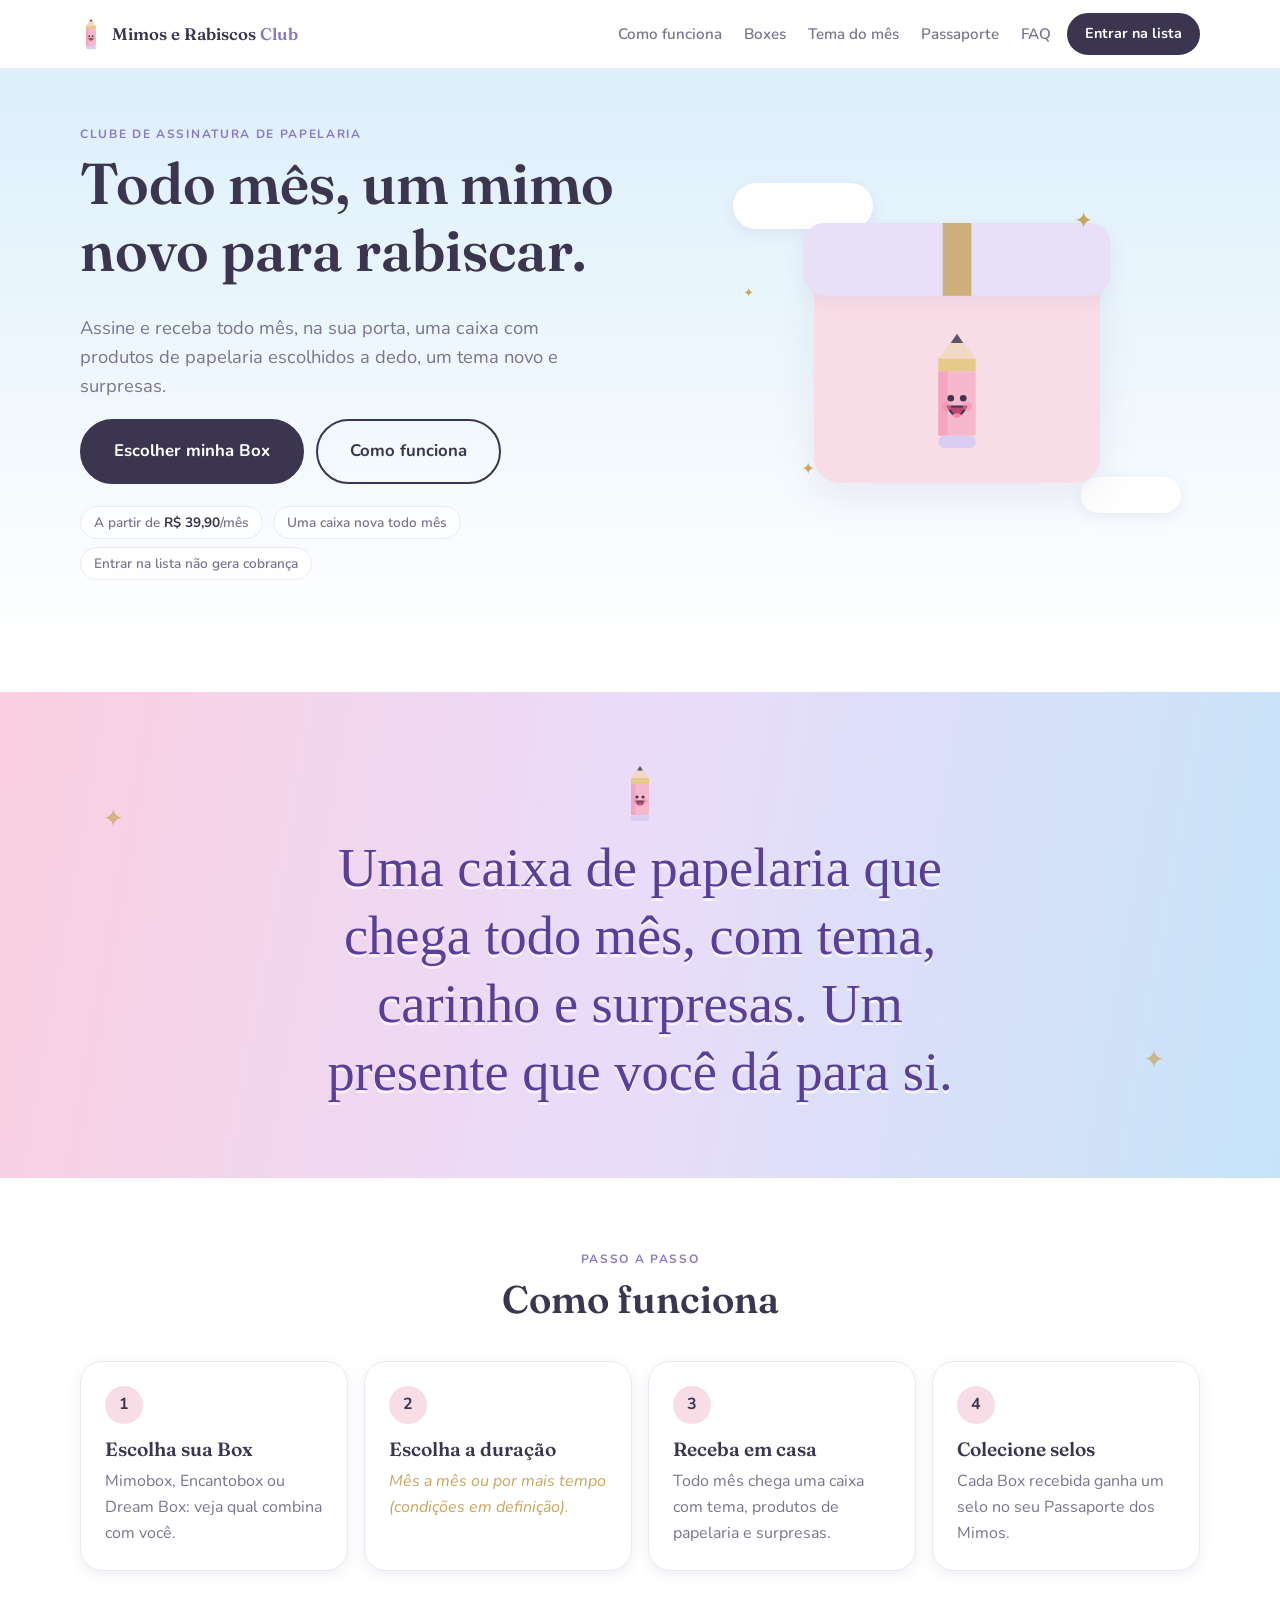
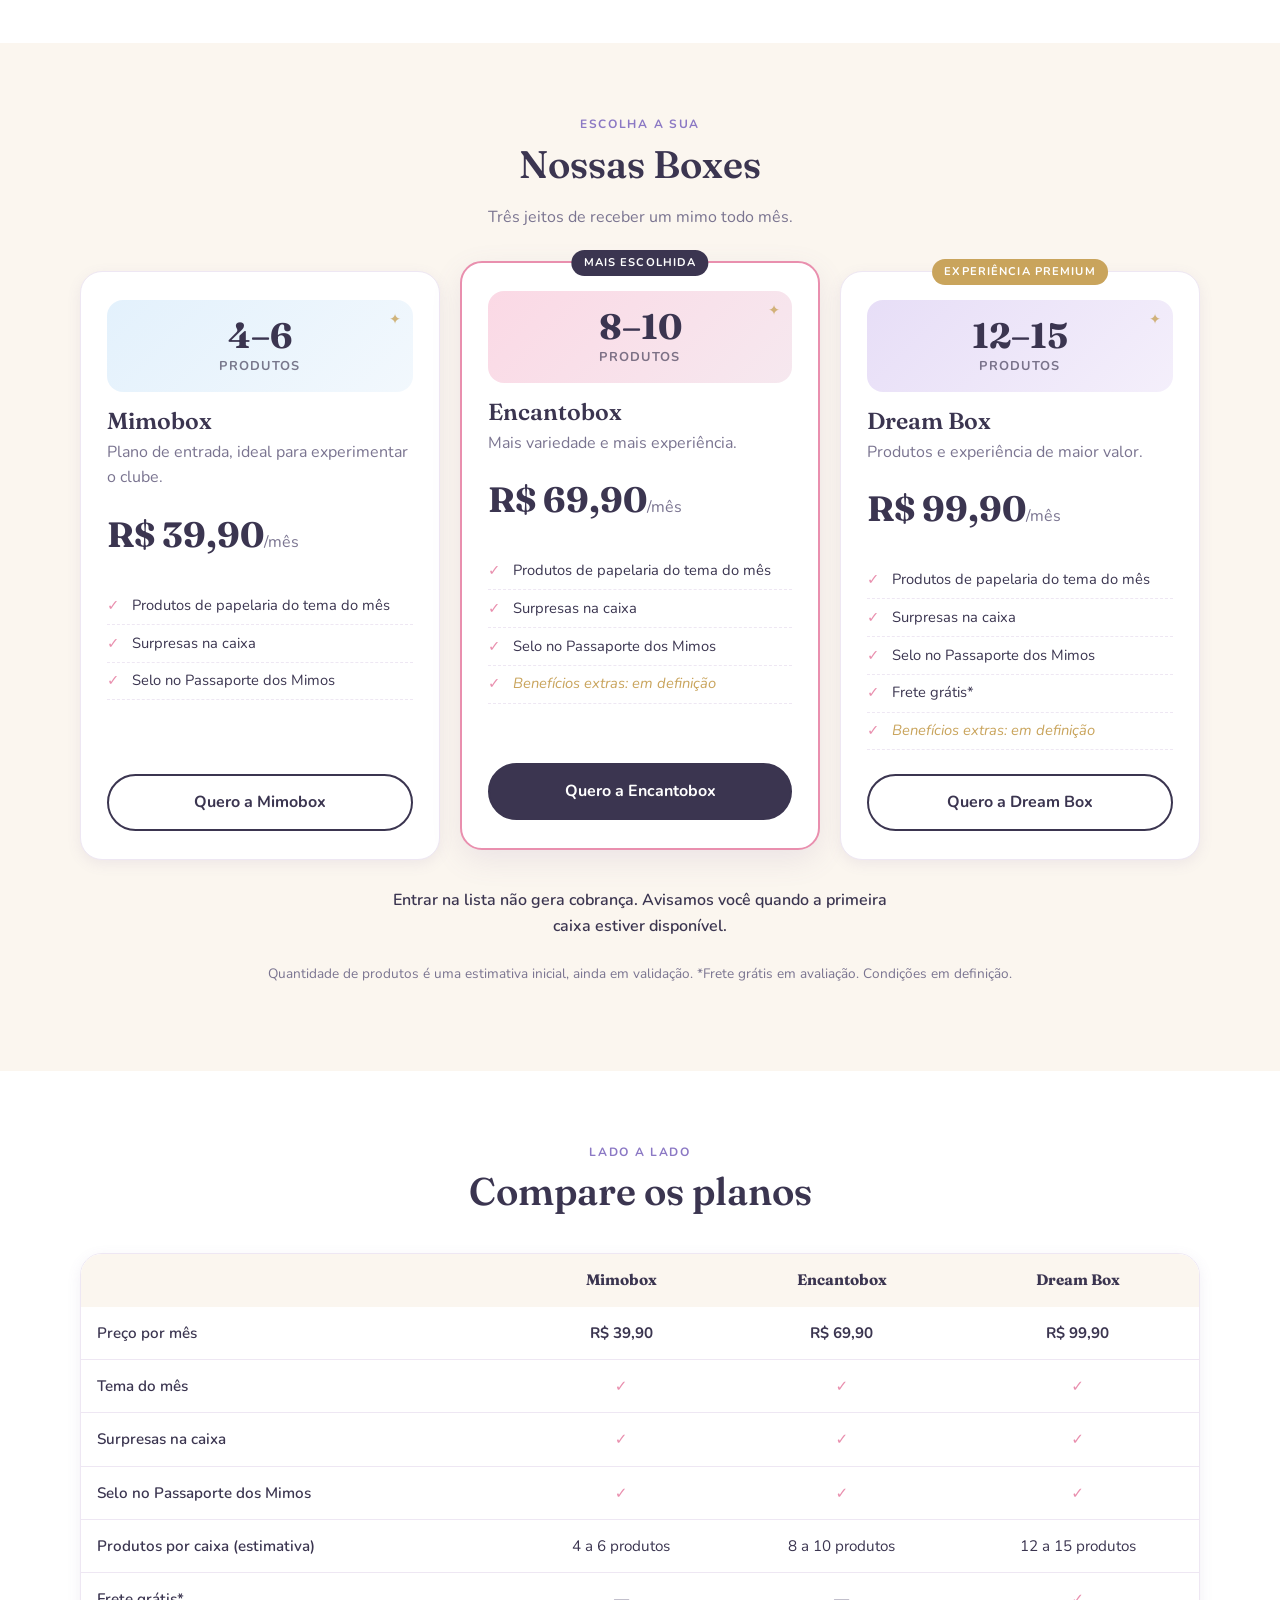
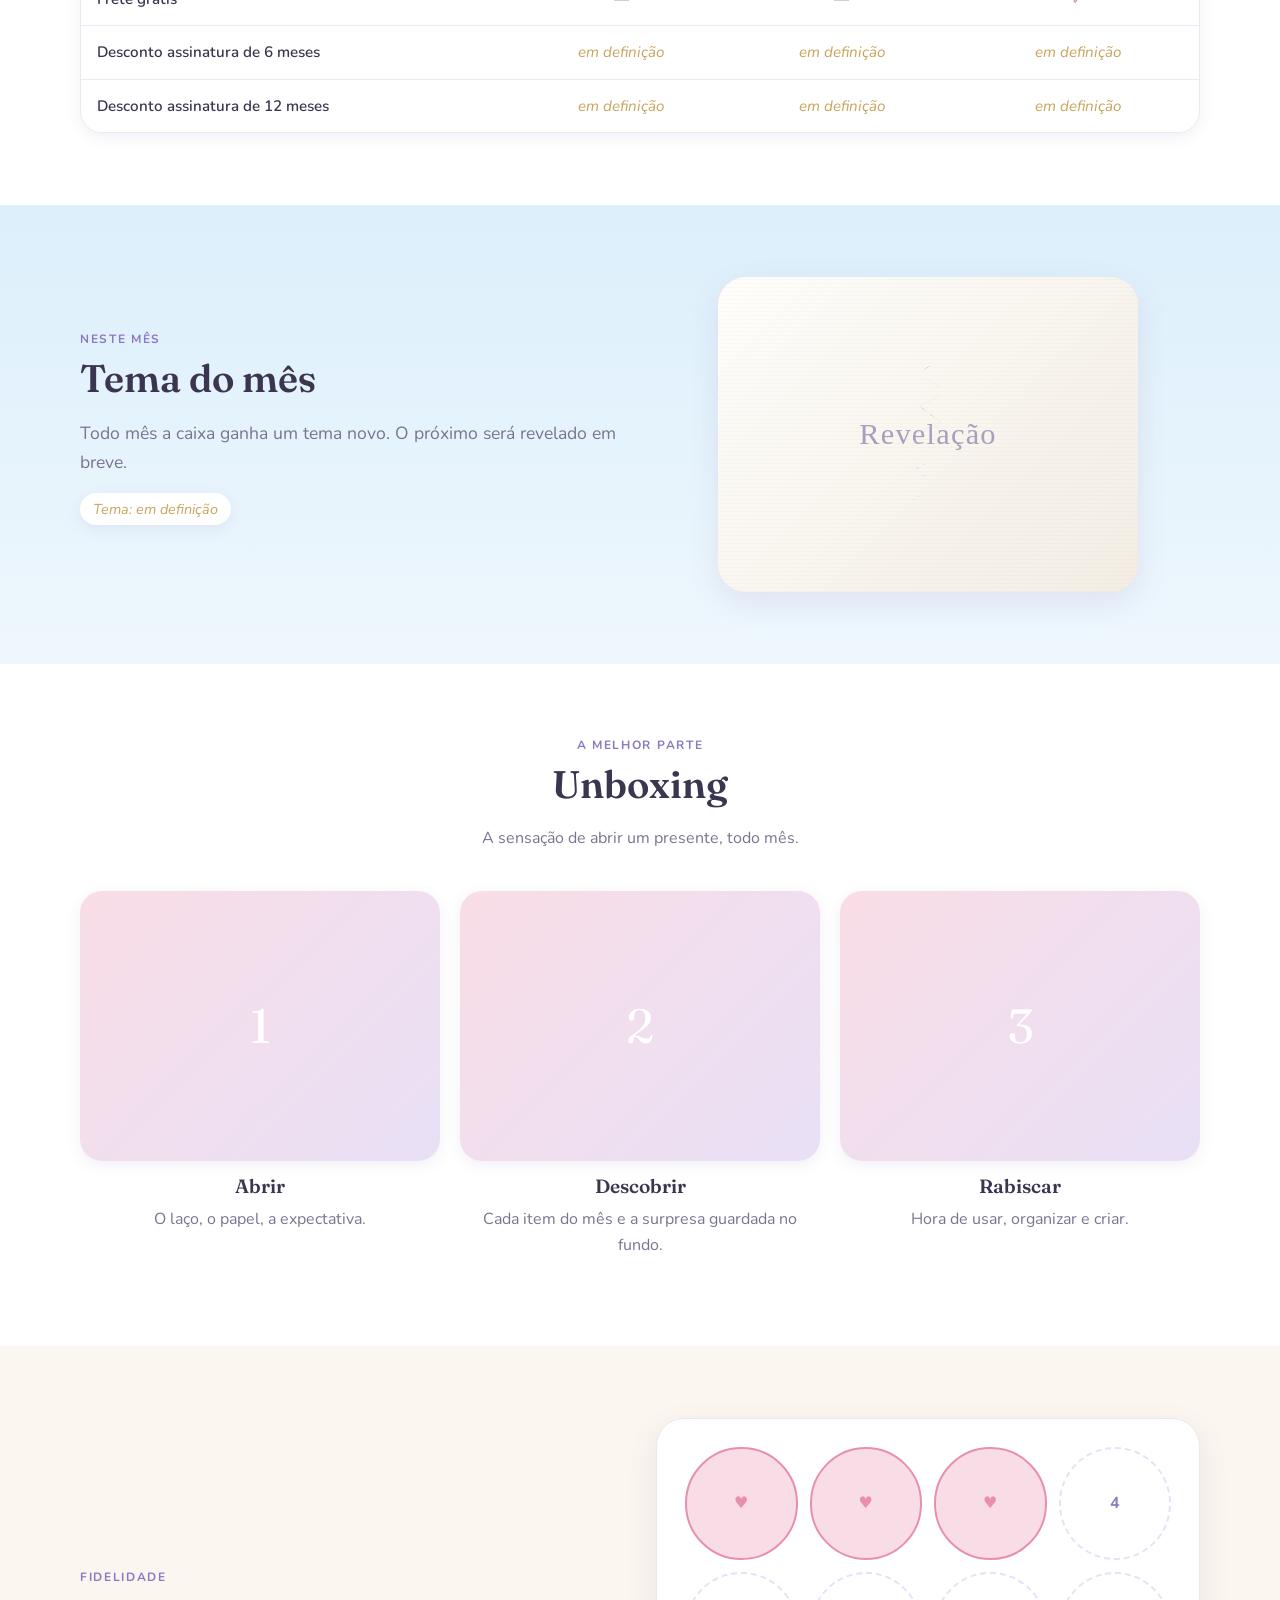
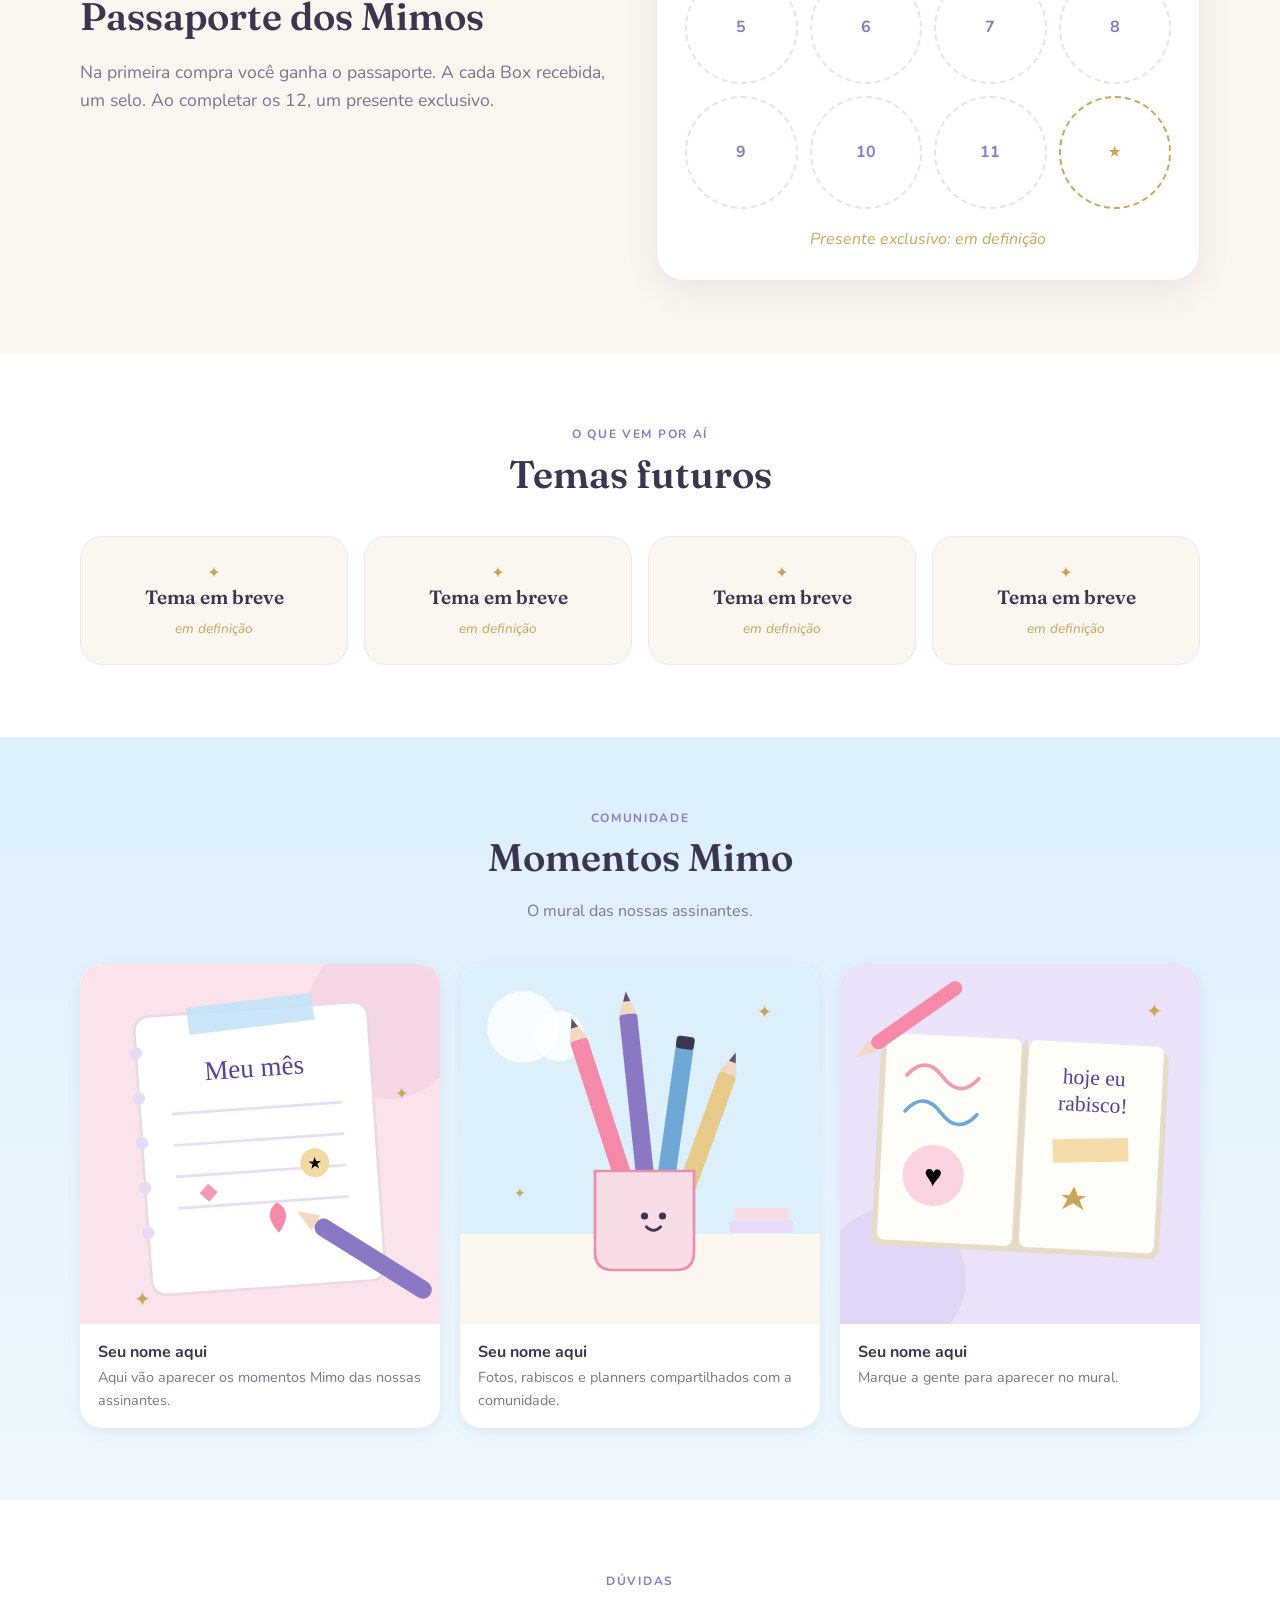
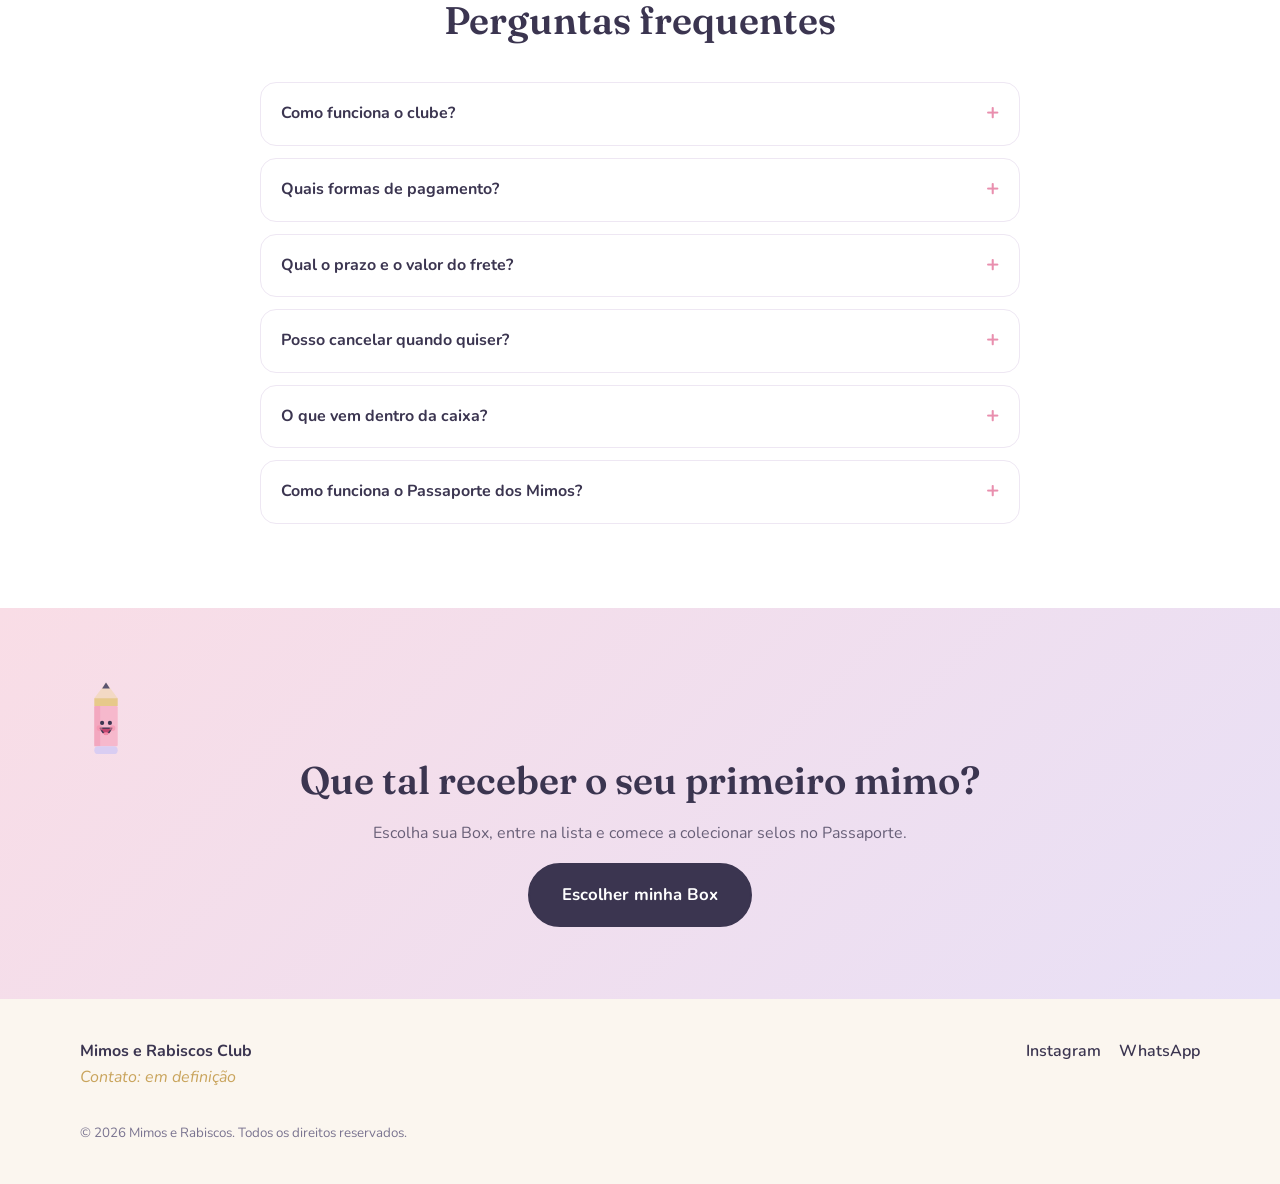
==== index.html @ 1a31102e "Revisao geral: hero com preco e CTA claro, cards das Boxes, CTA fixo no celular, textos e acessibili" ====
﻿<!doctype html>
<html lang="pt-BR">
<head>
  <meta charset="utf-8">
  <meta name="viewport" content="width=device-width, initial-scale=1">
  <title>Mimos e Rabiscos Club</title>
  <meta name="description" content="Clube de assinatura de papelaria: todo mês uma caixa com tema, produtos e surpresas.">
  <link rel="preconnect" href="https://fonts.googleapis.com">
  <link rel="preconnect" href="https://fonts.gstatic.com" crossorigin>
  <link href="https://fonts.googleapis.com/css2?family=Fraunces:opsz,wght@9..144,500;9..144,600&family=Nunito:wght@400;600;700&family=Chewy&display=swap" rel="stylesheet">
  <meta name="theme-color" content="#dceffb">
  <meta property="og:type" content="website">
  <meta property="og:title" content="Mimos e Rabiscos Club">
  <meta property="og:description" content="Clube de assinatura de papelaria: todo mês uma caixa com tema, produtos e surpresas.">
  <link rel="icon" href="assets/lapis.svg" type="image/svg+xml">
  <link rel="stylesheet" href="css/styles.css">
</head>
<body>

<header class="header" id="top">
  <div class="container header__in">
    <a class="logo" href="#top" aria-label="Mimos e Rabiscos Club">
      <span data-mascot></span>
      <span>Mimos e Rabiscos <em>Club</em></span>
    </a>
    <nav class="nav" id="nav" aria-label="Principal"></nav>
    <a class="btn btn--small" href="pre-assinatura.html">Entrar na lista</a>
    <button class="burger" id="burger" aria-label="Abrir menu" aria-expanded="false"><span></span><span></span></button>
  </div>
</header>

<main>
  <section class="hero">
    <div class="container hero__in">
      <div class="hero__text">
        <p class="eyebrow">Clube de assinatura de papelaria</p>
        <h1 id="hero-title"></h1>
        <p class="lead" id="hero-lead"></p>
        <div class="hero__cta">
          <a class="btn btn--lg" href="#boxes">Escolher minha Box</a>
          <a class="btn btn--ghost btn--lg" href="#como-funciona">Como funciona</a>
        </div>
        <ul class="hero__facts" id="hero-facts"></ul>
      </div>
      <div class="hero__art" aria-hidden="true">
        <div class="cloud cloud--a"></div>
        <div class="cloud cloud--b"></div>
        <div class="box-art">
          <div class="box-art__lid"></div>
          <div class="box-art__body">
            <span data-mascot class="mascot--hero"></span>
          </div>
        </div>
        <span class="spark spark--1">✦</span><span class="spark spark--2">✦</span><span class="spark spark--3">✦</span>
      </div>
    </div>
  </section>

  <section class="statement">
    <div class="container">
      <span data-mascot class="mascot--small"></span>
      <p class="statement__text"><mark id="statement"></mark></p>
    </div>
  </section>

  <section class="section" id="como-funciona">
    <div class="container">
      <header class="section__head">
        <p class="eyebrow">Passo a passo</p>
        <h2>Como funciona</h2>
      </header>
      <ol class="steps" id="steps"></ol>
    </div>
  </section>

  <section class="section section--tint" id="boxes">
    <div class="container">
      <header class="section__head">
        <p class="eyebrow">Escolha a sua</p>
        <h2>Nossas Boxes</h2>
        <p class="sub">Três jeitos de receber um mimo todo mês.</p>
      </header>
      <div class="plans" id="plans"></div>
      <p class="reassure">Entrar na lista não gera cobrança. Avisamos você quando a primeira caixa estiver disponível.</p>
      <p class="note" id="shipping-note"></p>
    </div>
  </section>

  <section class="section" id="comparacao">
    <div class="container">
      <header class="section__head">
        <p class="eyebrow">Lado a lado</p>
        <h2>Compare os planos</h2>
      </header>
      <p class="swipe-hint">Deslize para o lado para ver tudo →</p>
      <div class="table-wrap"><table class="compare" id="compare"></table></div>
    </div>
  </section>

  <section class="section section--sky" id="tema">
    <div class="container theme">
      <div>
        <p class="eyebrow">Neste mês</p>
        <h2 id="theme-name"></h2>
        <p class="lead" id="theme-text"></p>
        <p class="tag tbd" id="theme-month"></p>
      </div>
      <div class="theme__card tear" tabindex="0" role="button" aria-label="Passe o mouse ou toque para revelar o tema">
        <div class="tear__art" aria-hidden="true">
          <span data-mascot class="mascot--small"></span>
          <strong>Tema surpresa</strong>
          <small class="tbd">em definição</small>
          <i class="tear__spark tear__spark--1">✦</i><i class="tear__spark tear__spark--2">✦</i><i class="tear__spark tear__spark--3">✦</i>
        </div>
        <div class="tear__half tear__half--l" aria-hidden="true"><span>Revelação</span></div>
        <div class="tear__half tear__half--r" aria-hidden="true"><span>Revelação</span></div>
      </div>
    </div>
  </section>

  <section class="section" id="unboxing">
    <div class="container">
      <header class="section__head">
        <p class="eyebrow">A melhor parte</p>
        <h2>Unboxing</h2>
        <p class="sub">A sensação de abrir um presente, todo mês.</p>
      </header>
      <div class="unbox" id="unbox"></div>
    </div>
  </section>

  <section class="section section--tint" id="passaporte">
    <div class="container passport">
      <div class="passport__text">
        <p class="eyebrow">Fidelidade</p>
        <h2>Passaporte dos Mimos</h2>
        <p class="lead" id="passport-text"></p>
      </div>
      <div class="passport__card">
        <div class="stamps" id="stamps"></div>
        <p class="passport__gift tbd" id="passport-gift"></p>
      </div>
    </div>
  </section>

  <section class="section" id="temas">
    <div class="container">
      <header class="section__head">
        <p class="eyebrow">O que vem por aí</p>
        <h2>Temas futuros</h2>
      </header>
      <div class="future" id="future"></div>
    </div>
  </section>

  <section class="section section--sky" id="momentos">
    <div class="container">
      <header class="section__head">
        <p class="eyebrow">Comunidade</p>
        <h2>Momentos Mimo</h2>
        <p class="sub">O mural das nossas assinantes.</p>
      </header>
      <div class="moments" id="moments"></div>
    </div>
  </section>

  <section class="section" id="faq">
    <div class="container container--narrow">
      <header class="section__head">
        <p class="eyebrow">Dúvidas</p>
        <h2>Perguntas frequentes</h2>
      </header>
      <div class="faq" id="faq-list"></div>
    </div>
  </section>

  <section class="cta">
    <div class="container">
      <span data-mascot></span>
      <h2>Que tal receber o seu primeiro mimo?</h2>
      <p>Escolha sua Box, entre na lista e comece a colecionar selos no Passaporte.</p>
      <a class="btn btn--lg" href="#boxes">Escolher minha Box</a>
    </div>
  </section>
</main>

<footer class="footer">
  <div class="container footer__in">
    <div>
      <strong id="f-brand"></strong>
      <p id="f-contact"></p>
    </div>
    <div class="footer__links" id="f-social"></div>
    <small>© <span id="year"></span> Mimos e Rabiscos. Todos os direitos reservados.</small>
  </div>
</footer>

<a class="sticky-cta" id="sticky-cta" href="#boxes" aria-hidden="true" tabindex="-1">Escolher minha Box</a>

<script src="js/data.js"></script>
<script src="js/app.js"></script>
</body>
</html>
---- css/styles.css ----
:root {
  --white: #ffffff;
  --beige: #fbf6ef;
  --pink: #f9dde6;
  --pink-d: #e98fae;
  --lilac: #e8e0f6;
  --lilac-d: #8b78c4;
  --sky: #dcefFb;
  --sky-d: #6fa8d6;
  --gold: #c9a45c;
  --ink: #3b3550;
  --muted: #7a7490;
  --line: #eee7f3;
  --radius: 22px;
  --shadow: 0 10px 30px rgba(120, 100, 160, .12);
  --shadow-s: 0 4px 14px rgba(120, 100, 160, .1);
  --font-h: "Fraunces", Georgia, serif;
  --font-b: "Nunito", system-ui, sans-serif;
}
*, *::before, *::after { box-sizing: border-box; }
html { scroll-behavior: smooth; scroll-padding-top: 80px; }
body {
  margin: 0; font-family: var(--font-b); color: var(--ink); background: var(--white);
  line-height: 1.6; font-size: 16px; -webkit-font-smoothing: antialiased;
}
img { max-width: 100%; height: auto; }
h1, h2, h3 { font-family: var(--font-h); font-weight: 600; line-height: 1.15; margin: 0 0 .5em; }
h1 { font-size: clamp(2.2rem, 7vw, 3.6rem); }
h2 { font-size: clamp(1.7rem, 4.5vw, 2.4rem); }
h3 { font-size: 1.2rem; }
p { margin: 0 0 1em; }
a { color: inherit; }
.container { width: min(1120px, 100% - 32px); margin-inline: auto; }
.container--narrow { width: min(760px, 100% - 32px); }

.eyebrow { text-transform: uppercase; letter-spacing: .14em; font-size: .75rem; font-weight: 700; color: var(--lilac-d); margin-bottom: .6em; }
.lead { font-size: 1.1rem; color: var(--muted); max-width: 52ch; }
.sub { color: var(--muted); }
.note { text-align: center; color: var(--muted); font-size: .85rem; margin-top: 1.5rem; }
.tbd { color: var(--gold); font-style: italic; }
.tag { display: inline-block; background: var(--white); border-radius: 999px; padding: .3em .9em; box-shadow: var(--shadow-s); font-size: .9rem; }

/* Botões */
.btn {
  display: inline-block; background: var(--ink); color: var(--white); text-decoration: none;
  padding: .85em 1.6em; border-radius: 999px; font-weight: 700; border: 2px solid var(--ink);
  transition: transform .15s, box-shadow .15s; text-align: center; cursor: pointer;
}
.btn:hover { transform: translateY(-2px); box-shadow: var(--shadow); }
.btn--ghost { background: transparent; color: var(--ink); }
.btn--small { padding: .5em 1.1em; font-size: .9rem; }

/* Header */
.header { position: sticky; top: 0; z-index: 20; background: rgba(255,255,255,.88); backdrop-filter: blur(10px); border-bottom: 1px solid var(--line); }
.header__in { display: flex; align-items: center; gap: 16px; height: 68px; }
.logo { display: flex; align-items: center; gap: 10px; text-decoration: none; font-family: var(--font-h); font-weight: 600; font-size: 1.05rem; margin-right: auto; }
.logo em { font-style: normal; color: var(--lilac-d); }
.nav { display: none; gap: 22px; }
.nav a { text-decoration: none; font-weight: 600; font-size: .95rem; color: var(--muted); }
.nav a:hover { color: var(--ink); }
.burger { width: 42px; height: 42px; border: 0; background: var(--beige); border-radius: 50%; display: grid; place-content: center; gap: 5px; cursor: pointer; }
.burger span { width: 18px; height: 2px; background: var(--ink); display: block; border-radius: 2px; }
.menu-open .nav { display: flex; flex-direction: column; position: absolute; top: 68px; left: 0; right: 0; background: var(--white); padding: 18px 24px 24px; gap: 14px; box-shadow: var(--shadow); }
@media (min-width: 880px) { .nav { display: flex; } .burger { display: none; } }

/* Hero */
.hero { background: linear-gradient(180deg, var(--sky) 0%, var(--white) 100%); padding: 56px 0 72px; overflow: hidden; }
.hero__in { display: grid; gap: 40px; align-items: center; }
.hero__cta { display: flex; flex-wrap: wrap; gap: 12px; margin-top: 8px; }
.hero__art { position: relative; height: 300px; }
.cloud { position: absolute; background: var(--white); border-radius: 999px; box-shadow: var(--shadow-s); }
.cloud--a { width: 140px; height: 46px; top: 20px; left: 4%; }
.cloud--b { width: 100px; height: 36px; bottom: 30px; right: 4%; }
.box-art { position: absolute; inset: 0; margin: auto; width: 220px; height: 200px; }
.box-art__lid { position: absolute; top: 0; left: -8px; right: -8px; height: 56px; background: var(--lilac); border-radius: 16px; box-shadow: var(--shadow-s); }
.box-art__lid::after { content: ""; position: absolute; left: 50%; top: 0; bottom: 0; width: 22px; margin-left: -11px; background: var(--gold); opacity: .8; }
.box-art__body { position: absolute; top: 48px; left: 0; right: 0; bottom: 0; background: var(--pink); border-radius: 0 0 20px 20px; box-shadow: var(--shadow); display: grid; place-items: center; padding-top: 12px; }
.spark { position: absolute; color: var(--gold); }
.spark--1 { top: 40px; right: 22%; font-size: 1.4rem; }
.spark--2 { bottom: 60px; left: 18%; font-size: 1rem; }
.spark--3 { top: 120px; left: 6%; font-size: .8rem; }
@media (min-width: 880px) { .hero__in { grid-template-columns: 1.1fr .9fr; } .hero__art { height: 380px; } .box-art { transform: scale(1.3); } }

/* Frase */
.statement { text-align: center; }

/* Seções */
.section { padding: 72px 0; }
.section--tint { background: var(--beige); }
.section--sky { background: linear-gradient(180deg, var(--sky), #eef7fd); }
.section__head { text-align: center; max-width: 560px; margin: 0 auto 40px; }

/* Passos */
.steps { list-style: none; padding: 0; margin: 0; display: grid; gap: 16px; }
.step { background: var(--white); border: 1px solid var(--line); border-radius: var(--radius); padding: 24px; box-shadow: var(--shadow-s); }
.step p { color: var(--muted); margin: 0; }
.step__n { display: grid; place-items: center; width: 38px; height: 38px; border-radius: 50%; background: var(--pink); color: var(--ink); font-weight: 700; margin-bottom: 14px; }
@media (min-width: 760px) { .steps { grid-template-columns: repeat(4, 1fr); } }

/* Planos */
.plans { display: grid; gap: 20px; align-items: stretch; }
.plan { position: relative; background: var(--white); border-radius: var(--radius); padding: 36px 26px 28px; box-shadow: var(--shadow-s); display: flex; flex-direction: column; border: 1px solid var(--line); }
.plan--hl { border: 2px solid var(--pink-d); box-shadow: var(--shadow); }
.plan__badge { position: absolute; top: -13px; left: 50%; transform: translateX(-50%); background: var(--ink); color: var(--white); font-size: .7rem; font-weight: 700; letter-spacing: .1em; padding: .4em 1.1em; border-radius: 999px; white-space: nowrap; }
.plan:nth-child(3) .plan__badge { background: var(--gold); }
.plan__blurb { color: var(--muted); }
.plan__items { display: inline-block; align-self: flex-start; background: var(--lilac); color: var(--ink); font-size: .8rem; font-weight: 700; padding: .25em .8em; border-radius: 999px; margin-bottom: .6em; }
.plan__price strong { font-family: var(--font-h); font-size: 2.2rem; }
.plan__price span { color: var(--muted); }
.plan ul { list-style: none; padding: 0; margin: 8px 0 24px; flex: 1; }
.plan li { padding: .45em 0 .45em 1.7em; position: relative; border-bottom: 1px dashed var(--line); font-size: .95rem; }
.plan li::before { content: "✓"; position: absolute; left: 0; color: var(--pink-d); font-weight: 700; }
@media (min-width: 880px) { .plans { grid-template-columns: repeat(3, 1fr); } .plan--hl { transform: translateY(-10px); } }

/* Comparação */
.table-wrap { overflow-x: auto; border-radius: var(--radius); box-shadow: var(--shadow-s); border: 1px solid var(--line); }
.compare { width: 100%; border-collapse: collapse; min-width: 560px; background: var(--white); }
.compare th, .compare td { padding: 14px 16px; text-align: center; border-bottom: 1px solid var(--line); font-size: .95rem; }
.compare thead th { background: var(--beige); font-family: var(--font-h); }
.compare tbody th { text-align: left; font-weight: 600; }
.compare tr:last-child > * { border-bottom: 0; }
.yes { color: var(--pink-d); font-weight: 700; }
.no { color: var(--muted); }

/* Tema do mês */
.theme { display: grid; gap: 32px; align-items: center; }
.theme__card { aspect-ratio: 4/3; max-width: 420px; width: 100%; margin-inline: auto; background: var(--white); border-radius: 28px; box-shadow: var(--shadow); display: grid; place-content: center; text-align: center; border: 2px dashed var(--lilac); }
.theme__card span { font-family: var(--font-h); font-size: 4rem; color: var(--lilac-d); line-height: 1; }
.theme__card small { color: var(--muted); }
@media (min-width: 880px) { .theme { grid-template-columns: 1fr 1fr; } }

/* Unboxing */
.unbox { display: grid; gap: 20px; }
.unbox__item { text-align: center; }
.unbox__ph { aspect-ratio: 4/3; border-radius: var(--radius); background: linear-gradient(135deg, var(--pink), var(--lilac)); display: grid; place-items: center; font-family: var(--font-h); font-size: 3rem; color: var(--white); margin-bottom: 14px; box-shadow: var(--shadow-s); }
.unbox__item p { color: var(--muted); }
@media (min-width: 760px) { .unbox { grid-template-columns: repeat(3, 1fr); } }

/* Passaporte */
.passport { display: grid; gap: 32px; align-items: center; }
.passport__card { background: var(--white); border-radius: 28px; padding: 28px; box-shadow: var(--shadow); border: 1px solid var(--line); }
.stamps { display: grid; grid-template-columns: repeat(4, 1fr); gap: 12px; }
.stamp { aspect-ratio: 1; border-radius: 50%; border: 2px dashed var(--lilac); display: grid; place-items: center; color: var(--lilac-d); font-weight: 700; }
.stamp--on { background: var(--pink); border: 2px solid var(--pink-d); color: var(--pink-d); }
.stamp--gift { border-color: var(--gold); color: var(--gold); }
.passport__gift { text-align: center; margin: 18px 0 0; }
@media (min-width: 880px) { .passport { grid-template-columns: 1fr 1fr; } }

/* Temas futuros */
.future { display: grid; gap: 16px; grid-template-columns: repeat(2, 1fr); }
.future__card { background: var(--beige); border-radius: var(--radius); padding: 24px 16px; text-align: center; border: 1px solid var(--line); }
.future__lock { color: var(--gold); }
.future__card p { margin: 0; font-size: .85rem; }
@media (min-width: 760px) { .future { grid-template-columns: repeat(4, 1fr); } }

/* Momentos */
.moments { display: grid; gap: 20px; }
.moment { margin: 0; background: var(--white); border-radius: var(--radius); overflow: hidden; box-shadow: var(--shadow-s); }
.moment__img { display: block; width: 100%; aspect-ratio: 1; object-fit: cover; }
.moment__ph { aspect-ratio: 1; background: linear-gradient(135deg, var(--sky), var(--lilac)); }
.moment figcaption { padding: 16px 18px; }
.moment p { margin: 0; color: var(--muted); font-size: .9rem; }
@media (min-width: 760px) { .moments { grid-template-columns: repeat(3, 1fr); } }

/* FAQ */
.faq details { background: var(--white); border: 1px solid var(--line); border-radius: 16px; margin-bottom: 12px; padding: 0 20px; }
.faq summary { cursor: pointer; padding: 18px 0; font-weight: 700; list-style: none; display: flex; justify-content: space-between; gap: 12px; }
.faq summary::-webkit-details-marker { display: none; }
.faq summary::after { content: "+"; color: var(--pink-d); font-size: 1.4rem; line-height: 1; }
.faq details[open] summary::after { content: "–"; }
.faq details p { color: var(--muted); padding-bottom: 6px; }

/* CTA */
.cta { background: linear-gradient(135deg, var(--pink), var(--lilac)); text-align: center; padding: 72px 0; }
.cta p { color: var(--ink); opacity: .75; }

/* Footer */
.footer { padding: 40px 0; background: var(--beige); }
.footer__in { display: grid; gap: 16px; }
.footer__links { display: flex; gap: 18px; }
.footer__links a { text-decoration: none; font-weight: 600; }
.footer small { color: var(--muted); }
@media (min-width: 760px) { .footer__in { grid-template-columns: 1fr auto; } .footer small { grid-column: 1 / -1; } }

/* ===== Dinamismo ===== */

/* Mascote sorrindo */
.mascot { display: block; overflow: visible; }
.mascot--hero .mascot { width: 64px; height: 96px; }
.mascot--small .mascot { width: 40px; height: 60px; margin-inline: auto; }
.mascot__grin { opacity: 0; transform-origin: 40px 78px; transform: scale(.6); transition: opacity .2s, transform .25s cubic-bezier(.3,1.6,.5,1); }
.mascot__smile { transition: opacity .15s; }
.mascot__cheek { transform-box: fill-box; transform-origin: center; transition: transform .25s; }
.mascot__eyes { transform-box: fill-box; transform-origin: center; animation: blink 5s infinite; }
.mascot__body { transform-box: fill-box; transform-origin: 50% 100%; }
.mascot:hover .mascot__grin, .mascot--hero .mascot__grin { }
.mascot:hover .mascot__grin, .mascot.is-smiling .mascot__grin { opacity: 1; transform: scale(1); }
.mascot:hover .mascot__smile, .mascot.is-smiling .mascot__smile { opacity: 0; }
.mascot:hover .mascot__cheek, .mascot.is-smiling .mascot__cheek { transform: scale(1.35); }
.mascot:hover .mascot__body { animation: wiggle .5s ease-in-out; }
.mascot--hero .mascot { animation: grin-loop 6s infinite; }
@keyframes blink { 0%, 92%, 100% { transform: scaleY(1); } 95% { transform: scaleY(.1); } }
@keyframes wiggle { 0%, 100% { transform: rotate(0); } 25% { transform: rotate(-6deg); } 75% { transform: rotate(6deg); } }
@keyframes grin-loop { 0%, 70%, 100% { transform: translateY(0); } 76% { transform: translateY(-6px); } 82% { transform: translateY(0); } }
.mascot--hero .mascot .mascot__grin { animation: grin-idle 6s infinite; }
.mascot--hero .mascot .mascot__smile { animation: smile-idle 6s infinite; }
@keyframes grin-idle { 0%, 72%, 90%, 100% { opacity: 0; transform: scale(.6); } 76%, 86% { opacity: 1; transform: scale(1); } }
@keyframes smile-idle { 0%, 72%, 90%, 100% { opacity: 1; } 76%, 86% { opacity: 0; } }
.mascot--hero .mascot:hover .mascot__grin { animation: none; opacity: 1; transform: scale(1); }
.mascot--hero .mascot:hover .mascot__smile { animation: none; opacity: 0; }

/* Todos os lapisinhos riem o tempo todo */
.mascot .mascot__grin { opacity: 1 !important; transform: scale(1); animation: ha 2.4s ease-in-out infinite !important; }
.mascot .mascot__smile { opacity: 0 !important; animation: none !important; }
.mascot .mascot__cheek { transform: scale(1.3); }
.mascot .mascot__body { animation: laugh 2.4s ease-in-out infinite; }
.mascot:hover .mascot__body { animation: wiggle .5s ease-in-out infinite; }
@keyframes ha { 0%, 55%, 100% { transform: scale(1, 1); } 62%, 74% { transform: scale(1.08, .65); } 68%, 80% { transform: scale(1.08, 1); } }
@keyframes laugh {
  0%, 55%, 100% { transform: translateY(0) rotate(0); }
  60% { transform: translateY(-4px) rotate(-3deg); } 66% { transform: translateY(0) rotate(3deg); }
  72% { transform: translateY(-4px) rotate(-3deg); } 78% { transform: translateY(0) rotate(2deg); }
}
.logo .mascot { width: 22px; height: 33px; }
.cta .mascot { width: 52px; height: 78px; }

/* Caixa do hero abre ao passar o mouse */
.box-art__lid { z-index: 2; transform-origin: 0 100%; transition: transform .45s cubic-bezier(.3,1.4,.5,1); }
.box-art__body { overflow: visible; }
.box-art__body .mascot--hero { transition: transform .45s cubic-bezier(.3,1.4,.5,1); }
.hero__art { pointer-events: auto; }
@media (hover: hover) {
  .hero__art:hover .box-art__lid { transform: translateY(-26px) rotate(-14deg); }
  .hero__art:hover .box-art__body .mascot--hero { transform: translateY(-34px) scale(1.15); }
}
.box-art__body { z-index: 1; }
.spark { animation: twinkle 3s ease-in-out infinite; }
.spark--2 { animation-delay: .8s; } .spark--3 { animation-delay: 1.6s; }
.cloud--a { animation: float 7s ease-in-out infinite; } .cloud--b { animation: float 9s ease-in-out infinite reverse; }
@keyframes twinkle { 0%, 100% { opacity: .35; transform: scale(.8); } 50% { opacity: 1; transform: scale(1.3); } }
@keyframes float { 0%, 100% { transform: translateX(0); } 50% { transform: translateX(14px); } }

/* Frase de posicionamento: maior, outra fonte, cores e faixa */
/* Faixa de ponta a ponta atrás da frase. Para usar a fonte Porky's de verdade, coloque o arquivo em assets/fonts/Porkys.ttf */
@font-face { font-family: "Porkys"; src: local("Porkys"), local("Porky's"); /* para usar o arquivo: acrescente , url("../assets/fonts/Porkys.ttf") format("truetype") */ font-display: swap; }
.statement { padding: 72px 0; margin: 40px 0 0; position: relative; overflow: hidden;
  background: linear-gradient(100deg, #fbcfe0 0%, #e9dcfa 50%, #c6e4f8 100%); }
.statement::before, .statement::after { content: "✦"; position: absolute; color: var(--gold); font-size: 1.6rem; opacity: .7; animation: twinkle 3s infinite; }
.statement::before { top: 22%; left: 8%; } .statement::after { bottom: 20%; right: 9%; animation-delay: 1.2s; }
.statement .container { display: grid; justify-items: center; gap: 10px; position: relative; }
.statement__text { font-family: "Porkys", "Chewy", cursive; font-weight: 400; font-size: clamp(1.9rem, 5.4vw, 3.4rem); line-height: 1.25; max-width: 24ch; margin: 0 auto; color: #5a3f9a; text-shadow: 0 3px 0 rgba(255, 255, 255, .7); }
.statement__text mark { background: none; color: inherit; padding: 0; }

/* Passar o mouse: cresce */
.step, .plan, .future__card, .moment, .unbox__item, .faq details, .btn, .stat {
  transition: transform .7s cubic-bezier(.22, .61, .36, 1), box-shadow .7s ease, background .7s ease;
}
@media (hover: hover) {
  .step:hover { transform: translateY(-5px) scale(1.03); box-shadow: var(--shadow); background: linear-gradient(160deg, #fff, var(--pink)); }
  .step:hover .step__n { background: var(--ink); color: var(--white); transform: rotate(-6deg) scale(1.08); }
  .step__n { transition: transform .7s cubic-bezier(.22, .61, .36, 1), background .7s, color .7s; }
  .plan:hover { transform: translateY(-6px) scale(1.03); box-shadow: 0 16px 36px rgba(120, 100, 160, .2); z-index: 2; }
  .plan--hl:hover { transform: translateY(-16px) scale(1.035); }
  .unbox__item:hover { transform: translateY(-5px) scale(1.03); }
  .unbox__item:hover .unbox__ph { box-shadow: var(--shadow); }
  .future__card:hover { transform: translateY(-5px) scale(1.04) rotate(-1deg); box-shadow: var(--shadow); background: var(--lilac); }
  .moment:hover { transform: translateY(-5px) scale(1.03); box-shadow: var(--shadow); }
  .faq details:hover { transform: scale(1.01); box-shadow: var(--shadow-s); }
  .btn:active { transform: scale(.97); }
}
.faq details[open] { box-shadow: var(--shadow-s); }

/* Tema do mês: papel que rasga */
.theme__card.tear { position: relative; display: block; overflow: hidden; border: 0; cursor: pointer; padding: 0; aspect-ratio: 4/3; }
.tear:focus-visible { outline: 3px solid var(--lilac-d); outline-offset: 3px; }
.tear__art { position: absolute; inset: 0; display: grid; place-content: center; justify-items: center; gap: 4px; text-align: center; background: radial-gradient(circle at 50% 40%, #fff 0%, var(--pink) 55%, var(--lilac) 100%); }
.tear__art strong { font-family: "Porkys", "Chewy", cursive; font-weight: 400; font-size: 1.9rem; color: #5a3f9a; line-height: 1; }
.tear__art .mascot { width: 58px; height: 87px; }
.glit { position: absolute; left: 50%; top: 40%; width: var(--s); height: var(--s); background: var(--c); opacity: 0; pointer-events: none;
  clip-path: polygon(50% 0, 62% 38%, 100% 50%, 62% 62%, 50% 100%, 38% 62%, 0 50%, 38% 38%); }
.tear:hover .glit, .tear:focus-visible .glit, .tear.is-open .glit { animation: burst 1.8s var(--d) ease-out infinite; }
@keyframes burst {
  0% { opacity: 0; transform: translate(-50%, -50%) scale(0) rotate(0); }
  12% { opacity: 1; transform: translate(-50%, -50%) scale(1.1) rotate(40deg); }
  100% { opacity: 0; transform: translate(calc(-50% + var(--dx)), calc(-50% + var(--dy))) scale(.3) rotate(260deg); }
}
.tear__art small { font-size: .85rem; }
.tear__spark { position: absolute; color: var(--gold); font-style: normal; animation: twinkle 2.6s infinite; }
.tear__spark--1 { top: 16%; left: 16%; } .tear__spark--2 { top: 24%; right: 14%; animation-delay: .7s; } .tear__spark--3 { bottom: 16%; right: 24%; animation-delay: 1.4s; }
/* Papel com fibras e rasgo irregular; o "puxão" inicial vem da curva com valor negativo */
.tear__half { position: absolute; inset: 0; z-index: 2; display: grid; place-items: center;
  background: repeating-linear-gradient(0deg, rgba(120, 100, 80, .035) 0 1px, transparent 1px 4px), linear-gradient(135deg, #fffefb, #f3ede4);
  transition: transform 1.1s cubic-bezier(.55, -.35, .35, 1), opacity .9s ease .15s; }
.tear__half span { font-family: "Porkys", "Chewy", cursive; font-size: 1.9rem; color: #a99fbd; letter-spacing: .04em; }
.tear__half--l { clip-path: polygon(0 0, 51% 0, 47% 4%, 54% 8%, 46% 13%, 53% 17%, 45% 22%, 52% 27%, 47% 31%, 55% 36%, 48% 41%, 53% 46%, 45% 51%, 54% 56%, 47% 61%, 52% 66%, 46% 71%, 55% 76%, 48% 81%, 53% 86%, 46% 91%, 52% 96%, 49% 100%, 0 100%); transform-origin: 0 100%; }
.tear__half--r { clip-path: polygon(51% 0, 100% 0, 100% 100%, 49% 100%, 52% 96%, 46% 91%, 53% 86%, 48% 81%, 55% 76%, 46% 71%, 52% 66%, 47% 61%, 54% 56%, 45% 51%, 53% 46%, 48% 41%, 55% 36%, 47% 31%, 52% 27%, 45% 22%, 53% 17%, 46% 13%, 54% 8%, 47% 4%); transform-origin: 100% 100%; }
.tear:hover .tear__half--l, .tear:focus-visible .tear__half--l, .tear.is-open .tear__half--l { transform: translateX(-80%) rotate(-16deg); opacity: 0; }
.tear:hover .tear__half--r, .tear:focus-visible .tear__half--r, .tear.is-open .tear__half--r { transform: translateX(80%) rotate(16deg); opacity: 0; }

/* Entrada ao rolar (só com JS ativo) */
.js .reveal { opacity: 0; transform: translateY(26px); transition: opacity .7s ease, transform .7s cubic-bezier(.2, .8, .3, 1); }
.js .reveal.in { opacity: 1; transform: none; }

/* ===== Revisão: hero, Boxes, conversão e celular ===== */
:focus-visible { outline: 3px solid var(--lilac-d); outline-offset: 3px; border-radius: 6px; }
.btn--lg { padding: 1em 1.9em; font-size: 1.05rem; min-height: 52px; }
.hero__text .lead { font-size: 1.15rem; max-width: 46ch; }
.hero__facts { list-style: none; padding: 0; margin: 22px 0 0; display: flex; flex-wrap: wrap; gap: 8px 10px; }
.hero__facts li { background: rgba(255, 255, 255, .8); border: 1px solid var(--line); border-radius: 999px; padding: .35em .95em; font-size: .85rem; font-weight: 600; color: var(--muted); }
.hero__facts strong { color: var(--ink); }

/* Cards das Boxes: topo colorido com a quantidade de produtos */
.plan { padding-top: 28px; }
.plan__art { border-radius: 16px; padding: 18px 12px 14px; text-align: center; margin-bottom: 16px; position: relative; overflow: hidden; }
.plan__art::after { content: "✦"; position: absolute; top: 8px; right: 12px; color: var(--gold); opacity: .8; font-size: .9rem; }
.plan__art strong { display: block; font-family: var(--font-h); font-size: 2.2rem; line-height: 1; color: var(--ink); }
.plan__art span { font-size: .8rem; font-weight: 700; letter-spacing: .1em; text-transform: uppercase; color: var(--ink); opacity: .65; }
.plan__art--mimobox { background: linear-gradient(135deg, #e3f1fc, #f2f8fd); }
.plan__art--encantobox { background: linear-gradient(135deg, #fbd9e5, #f6e8ef); }
.plan__art--dream-box { background: linear-gradient(135deg, #e7def7, #f4effb); }
.plan h3 { font-size: 1.45rem; margin-bottom: .2em; }
.plan li { font-size: .92rem; }
.reassure { text-align: center; color: var(--ink); font-weight: 600; margin: 28px auto 0; max-width: 52ch; }
.swipe-hint { display: none; text-align: center; font-size: .8rem; color: var(--muted); margin: 0 0 8px; }

/* CTA fixo (só celular) */
.sticky-cta { display: none; }

@media (max-width: 760px) {
  body { font-size: 16.5px; }
  .section { padding: 56px 0; }
  .section__head { margin-bottom: 28px; }
  .hero { padding: 36px 0 52px; }
  .hero__cta .btn { flex: 1 1 100%; }
  .hero__art { height: 230px; }
  .plan__badge { font-size: .66rem; }
  .plans { gap: 28px; }
  .swipe-hint { display: block; }
  .compare th, .compare td { padding: 12px 12px; }
  .burger { width: 44px; height: 44px; }
  .menu-open .nav a { padding: .6em 0; font-size: 1.05rem; }
  .faq summary { padding: 18px 0; min-height: 52px; }
  .sticky-cta {
    display: block; position: fixed; left: 16px; right: 16px; bottom: 16px; z-index: 30; text-align: center;
    background: var(--ink); color: var(--white); text-decoration: none; font-weight: 700; padding: 1em; border-radius: 999px;
    box-shadow: 0 10px 28px rgba(59, 53, 80, .35);
    transform: translateY(140%); opacity: 0; transition: transform .4s ease, opacity .4s ease;
  }
  .sticky-cta.is-on { transform: none; opacity: 1; }
  .footer { padding-bottom: 96px; }
}

/* Cabeçalho em telas pequenas */
.logo { white-space: nowrap; min-width: 0; }
@media (max-width: 480px) {
  .header__in { gap: 8px; }
  .logo { gap: 6px; font-size: .9rem; }
  .logo img { width: 20px; height: auto; }
  .header .btn--small { padding: .45em .85em; font-size: .8rem; }
}
@media (max-width: 360px) { .logo em { display: none; } }

/* Pré-assinatura */
.signup { padding: 48px 0 72px; background: linear-gradient(180deg, var(--sky), var(--white) 40%); min-height: 70vh; }
.h1-s { font-size: clamp(1.8rem, 5vw, 2.4rem); }
.card { background: var(--white); border: 1px solid var(--line); border-radius: 28px; padding: 28px; box-shadow: var(--shadow); }
.form { display: grid; gap: 18px; }
.form label { display: grid; gap: 6px; font-weight: 700; font-size: .92rem; }
.form small { font-weight: 400; color: var(--muted); }
.form input[type="text"], .form input[type="email"], .form input[type="tel"], .form select {
  font: inherit; font-weight: 400; padding: .8em 1em; border: 1.5px solid var(--line); border-radius: 14px; background: var(--beige); color: var(--ink); width: 100%;
}
.form input:focus, .form select:focus { outline: 2px solid var(--lilac-d); outline-offset: 1px; background: var(--white); }
.form .check { display: flex; gap: 10px; align-items: flex-start; font-weight: 400; color: var(--muted); }
.form .check input { margin-top: .3em; accent-color: var(--pink-d); }
.error { color: #b3366b; font-weight: 700; margin: 0; }
.done { text-align: center; display: grid; gap: 12px; justify-items: center; }
.done p { color: var(--muted); max-width: 40ch; }
.done__btns { display: flex; flex-wrap: wrap; gap: 12px; justify-content: center; }

/* Painel dos donos */
body.admin { background: var(--beige); }
.adm { padding: 28px 0 72px; }
.adm-warn { background: #fff7e0; border: 1px solid #ecd9a0; border-radius: 14px; padding: 12px 16px; font-size: .88rem; margin-bottom: 20px; }
.adm-stats { display: grid; grid-template-columns: repeat(2, 1fr); gap: 12px; margin-bottom: 20px; }
.stat { background: var(--white); border-radius: 16px; padding: 14px 16px; box-shadow: var(--shadow-s); }
.stat small { display: block; color: var(--muted); }
.stat strong { font-family: var(--font-h); font-size: 1.4rem; }
.adm-tabs { display: flex; gap: 8px; margin-bottom: 16px; }
.adm-tabs button { font: inherit; font-weight: 700; border: 0; background: var(--white); padding: .6em 1.2em; border-radius: 999px; cursor: pointer; color: var(--muted); }
.adm-tabs .is-on { background: var(--ink); color: var(--white); }
.adm-filters { display: flex; flex-wrap: wrap; gap: 12px; align-items: end; margin-bottom: 16px; }
.adm-filters label, .adm-actions label { display: grid; gap: 4px; font-size: .8rem; font-weight: 700; }
.adm-filters select, .adm-filters input, .adm-actions select, .adm-actions input { font: inherit; padding: .55em .8em; border: 1.5px solid var(--line); border-radius: 12px; background: var(--white); color: var(--ink); }
.adm-list { display: grid; gap: 16px; }
.adm-card { background: var(--white); border-radius: 20px; padding: 20px; box-shadow: var(--shadow-s); }
.adm-card h3 { margin: 0; }
.adm-card p { margin: 0; }
.adm-card__top { display: flex; justify-content: space-between; gap: 12px; align-items: start; margin-bottom: 12px; color: var(--muted); }
.adm-grid { display: grid; grid-template-columns: repeat(3, 1fr); gap: 12px; margin-bottom: 14px; }
.adm-grid small { display: block; font-size: .72rem; text-transform: uppercase; letter-spacing: .08em; color: var(--muted); }
.adm-wide { grid-column: 1 / -1; }
.adm-insert { background: var(--lilac); border-radius: 12px; padding: 10px 12px; }
.adm-actions { display: flex; flex-wrap: wrap; gap: 12px; }
.chip { display: inline-block; background: var(--lilac); border-radius: 999px; padding: .2em .8em; font-size: .8rem; font-weight: 700; }
.chip--box { background: var(--pink); white-space: nowrap; }
.adm-empty { color: var(--muted); text-align: center; padding: 32px 0; }
@media (min-width: 760px) { .adm-stats { grid-template-columns: repeat(4, 1fr); } .adm-list { grid-template-columns: repeat(2, 1fr); } }

@media (prefers-reduced-motion: reduce) {
  html { scroll-behavior: auto; }
  *, *::before, *::after { animation: none !important; transition: none !important; }
  .js .reveal { opacity: 1; transform: none; }
}
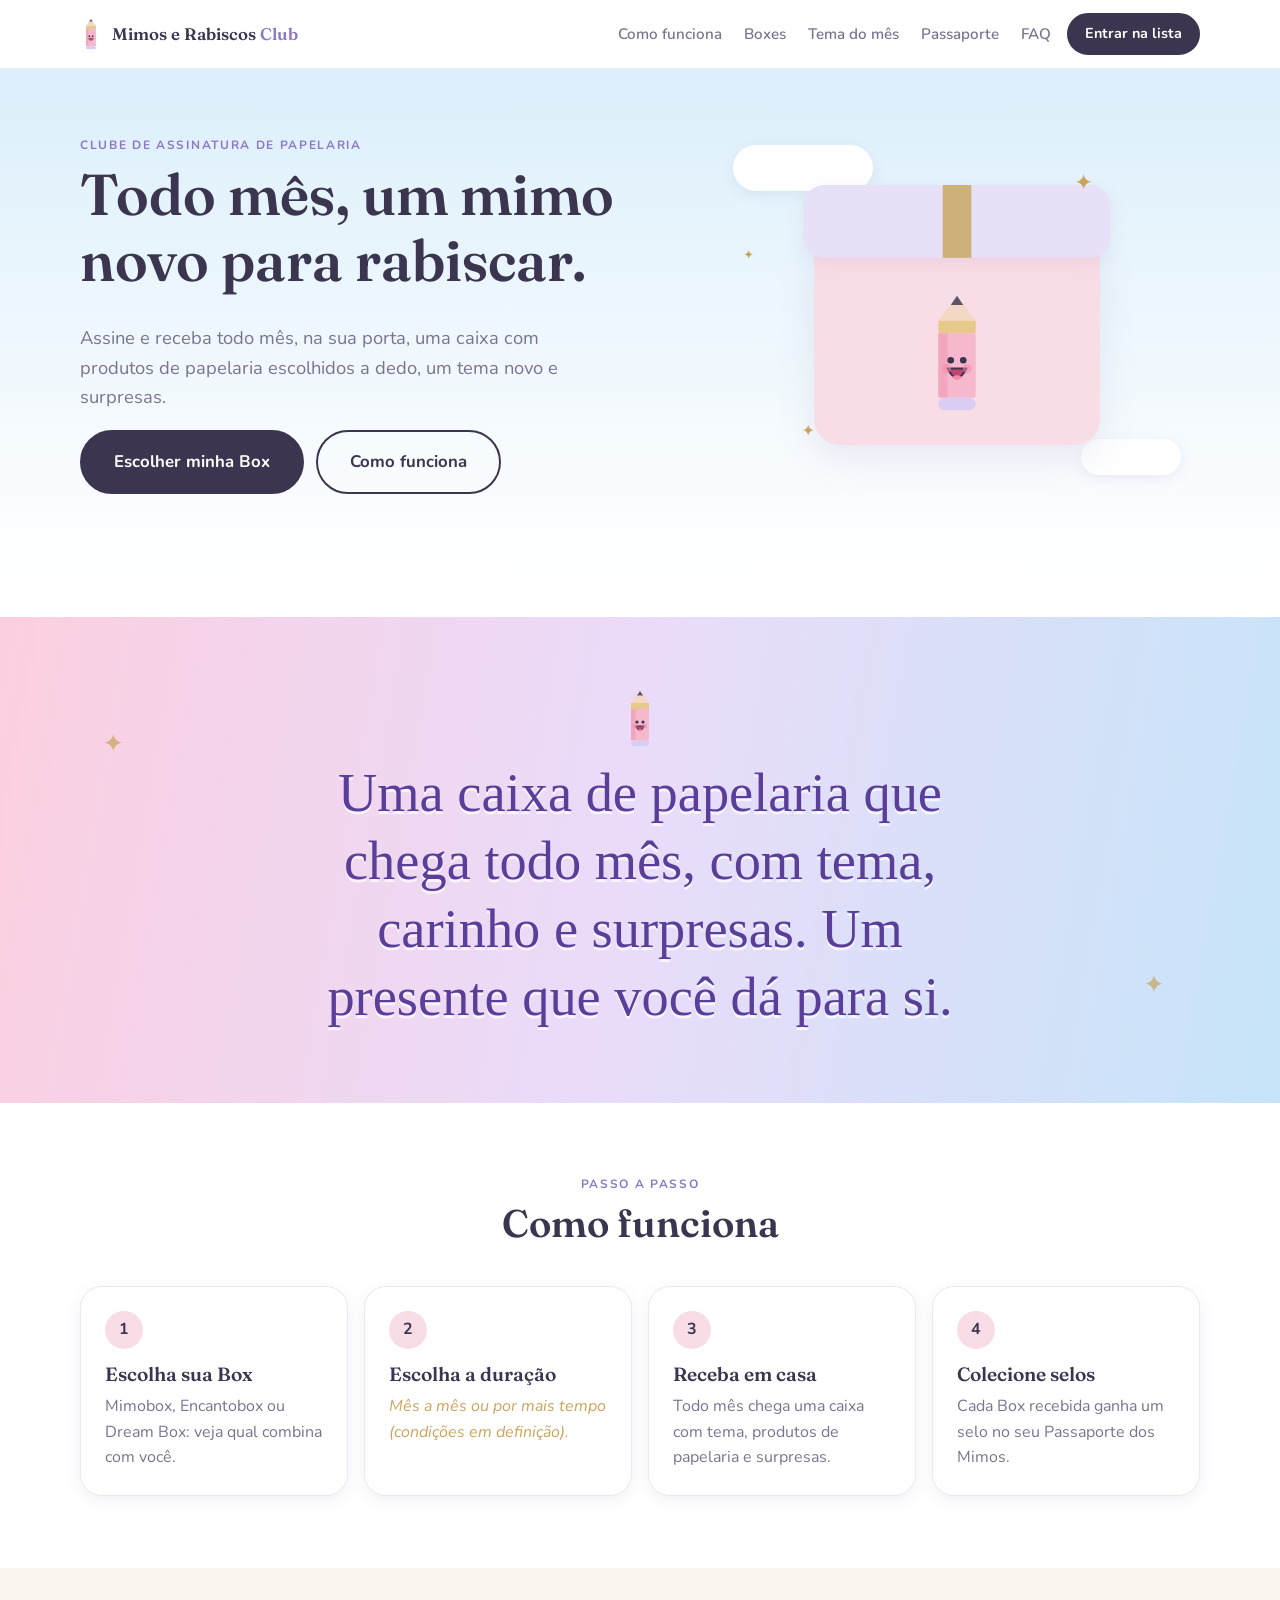
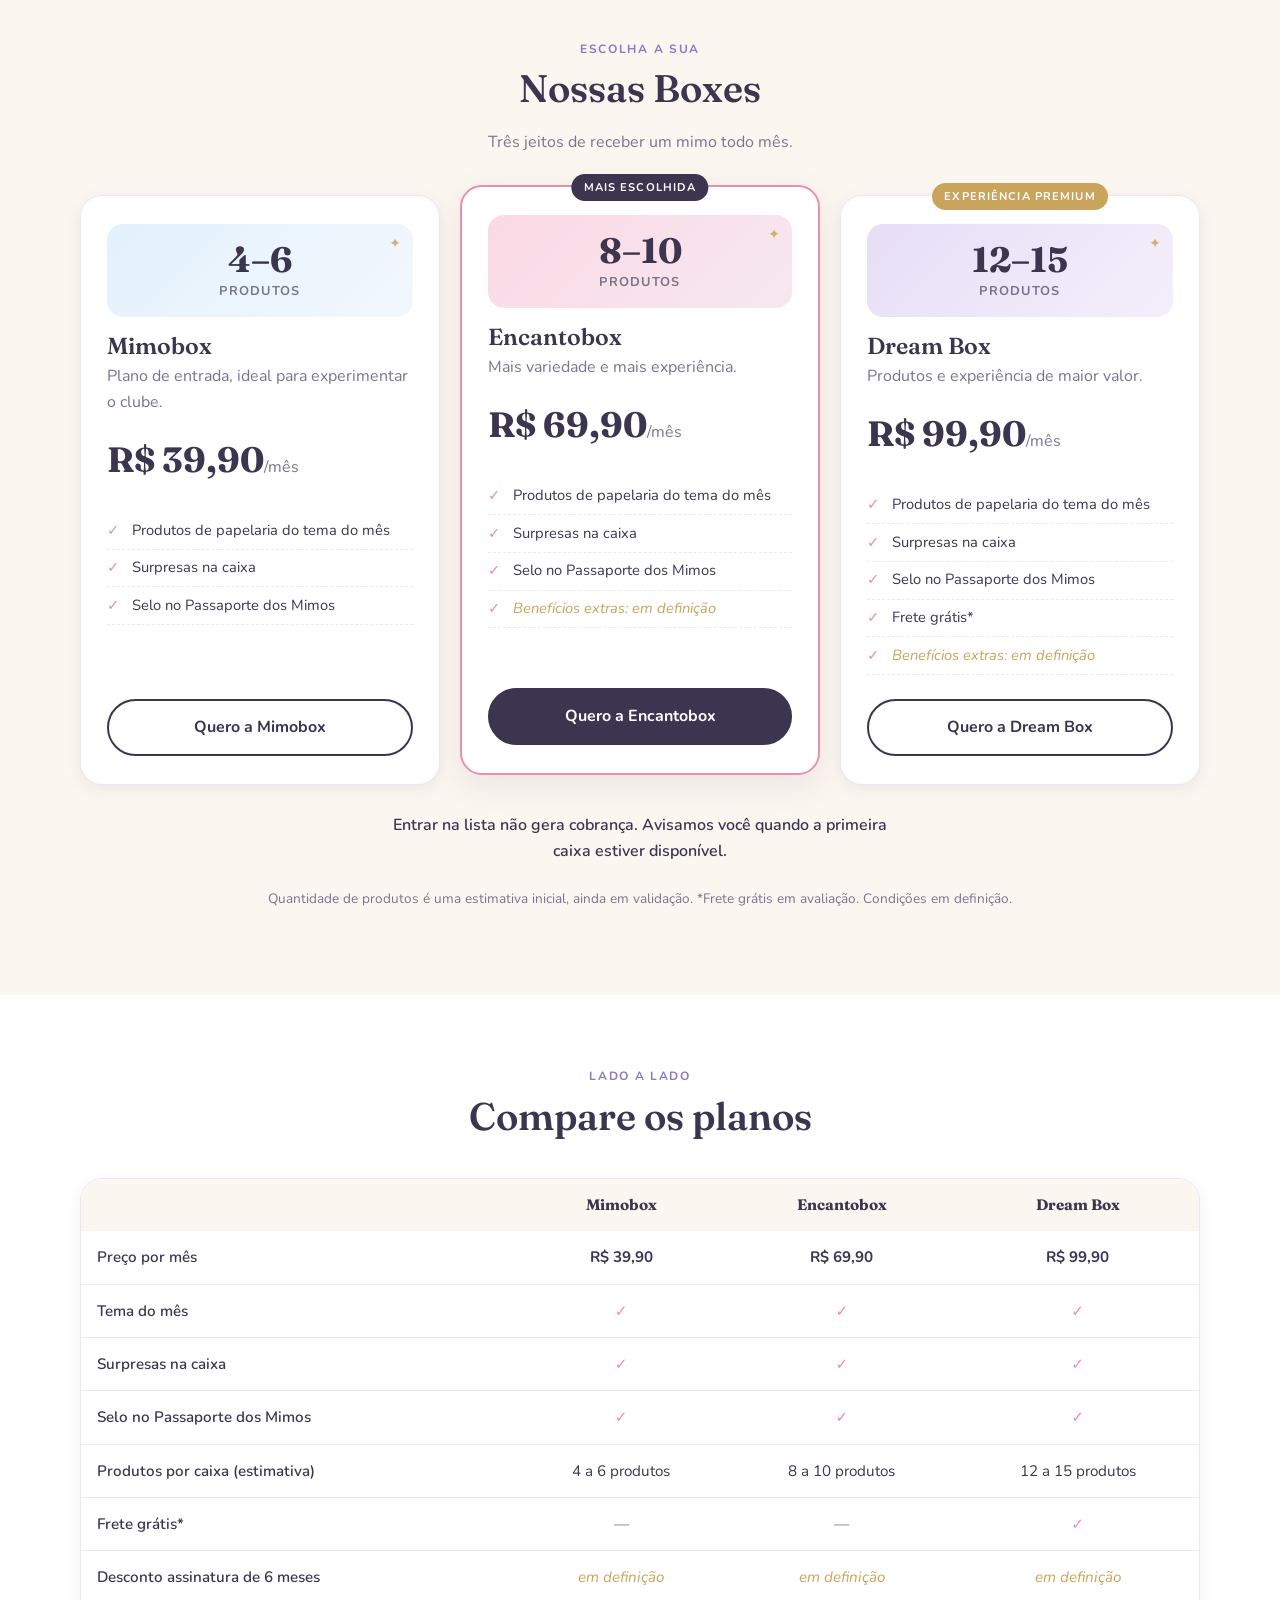
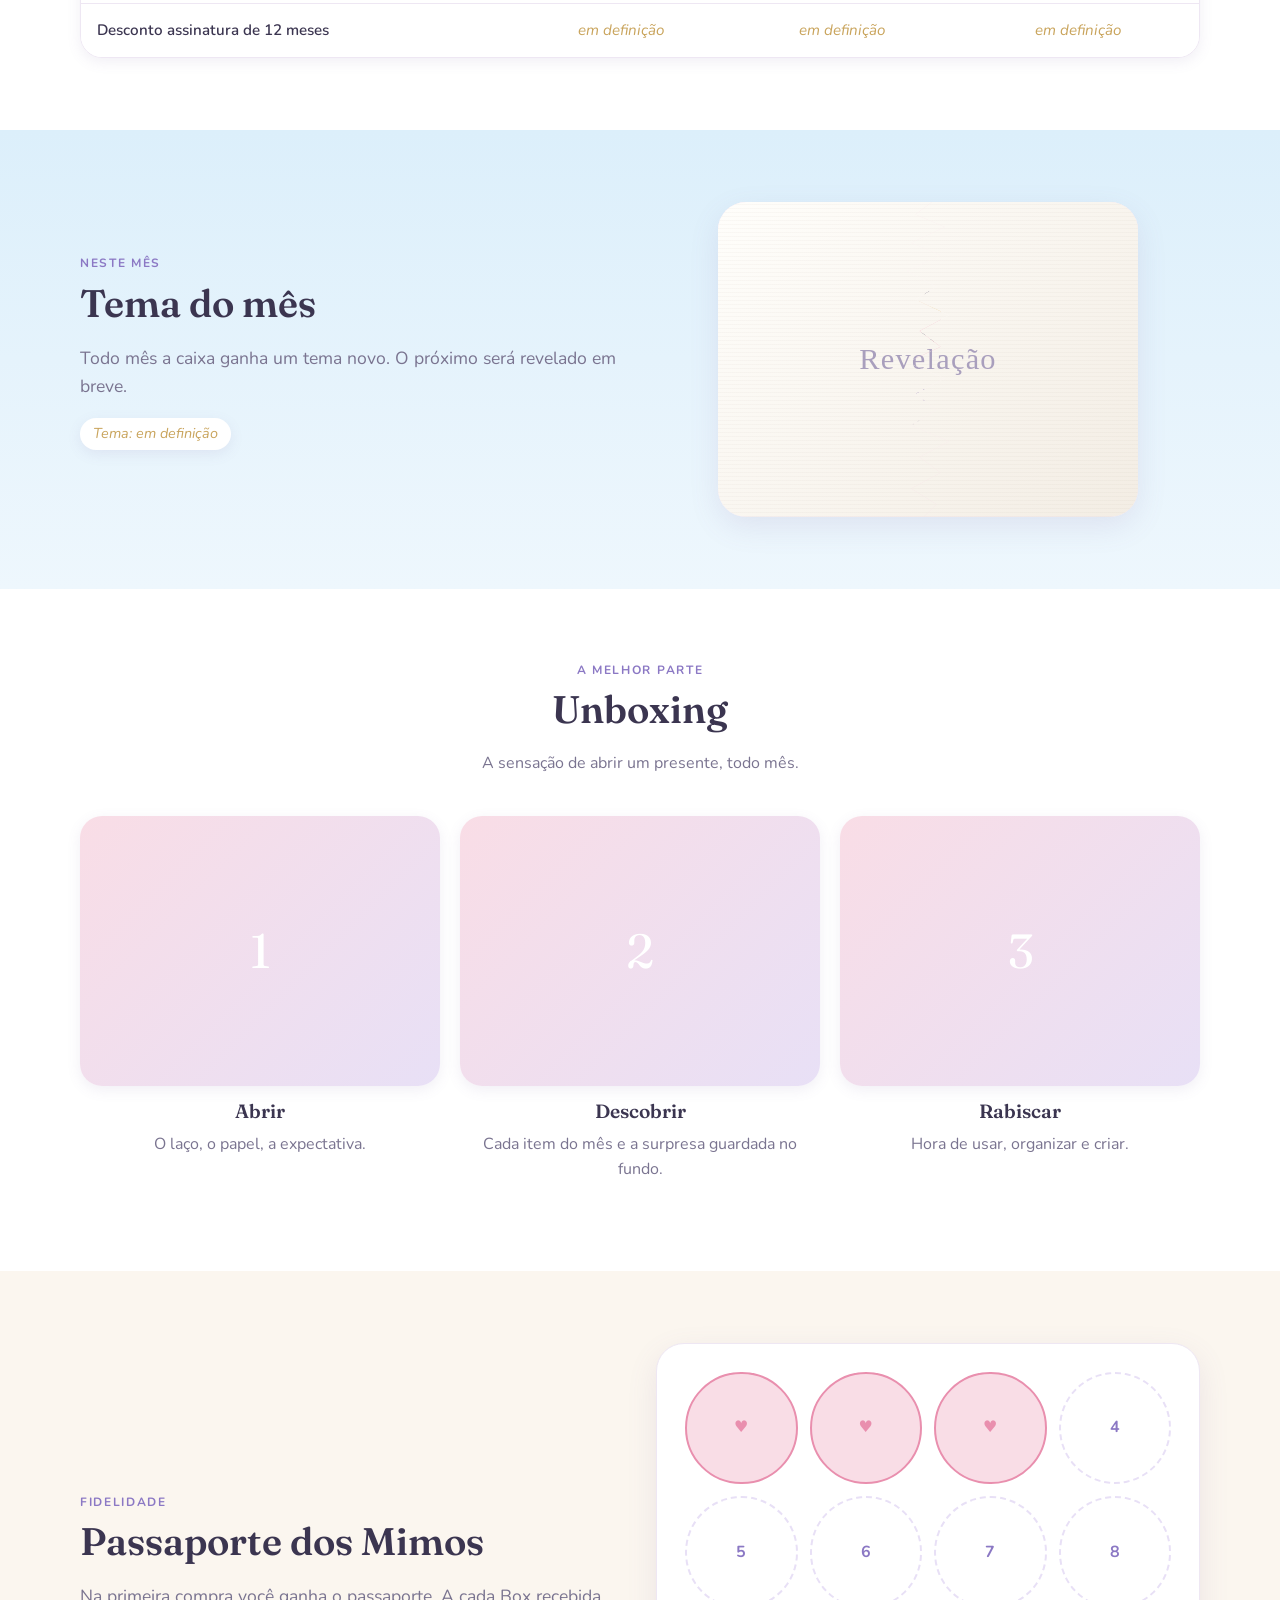
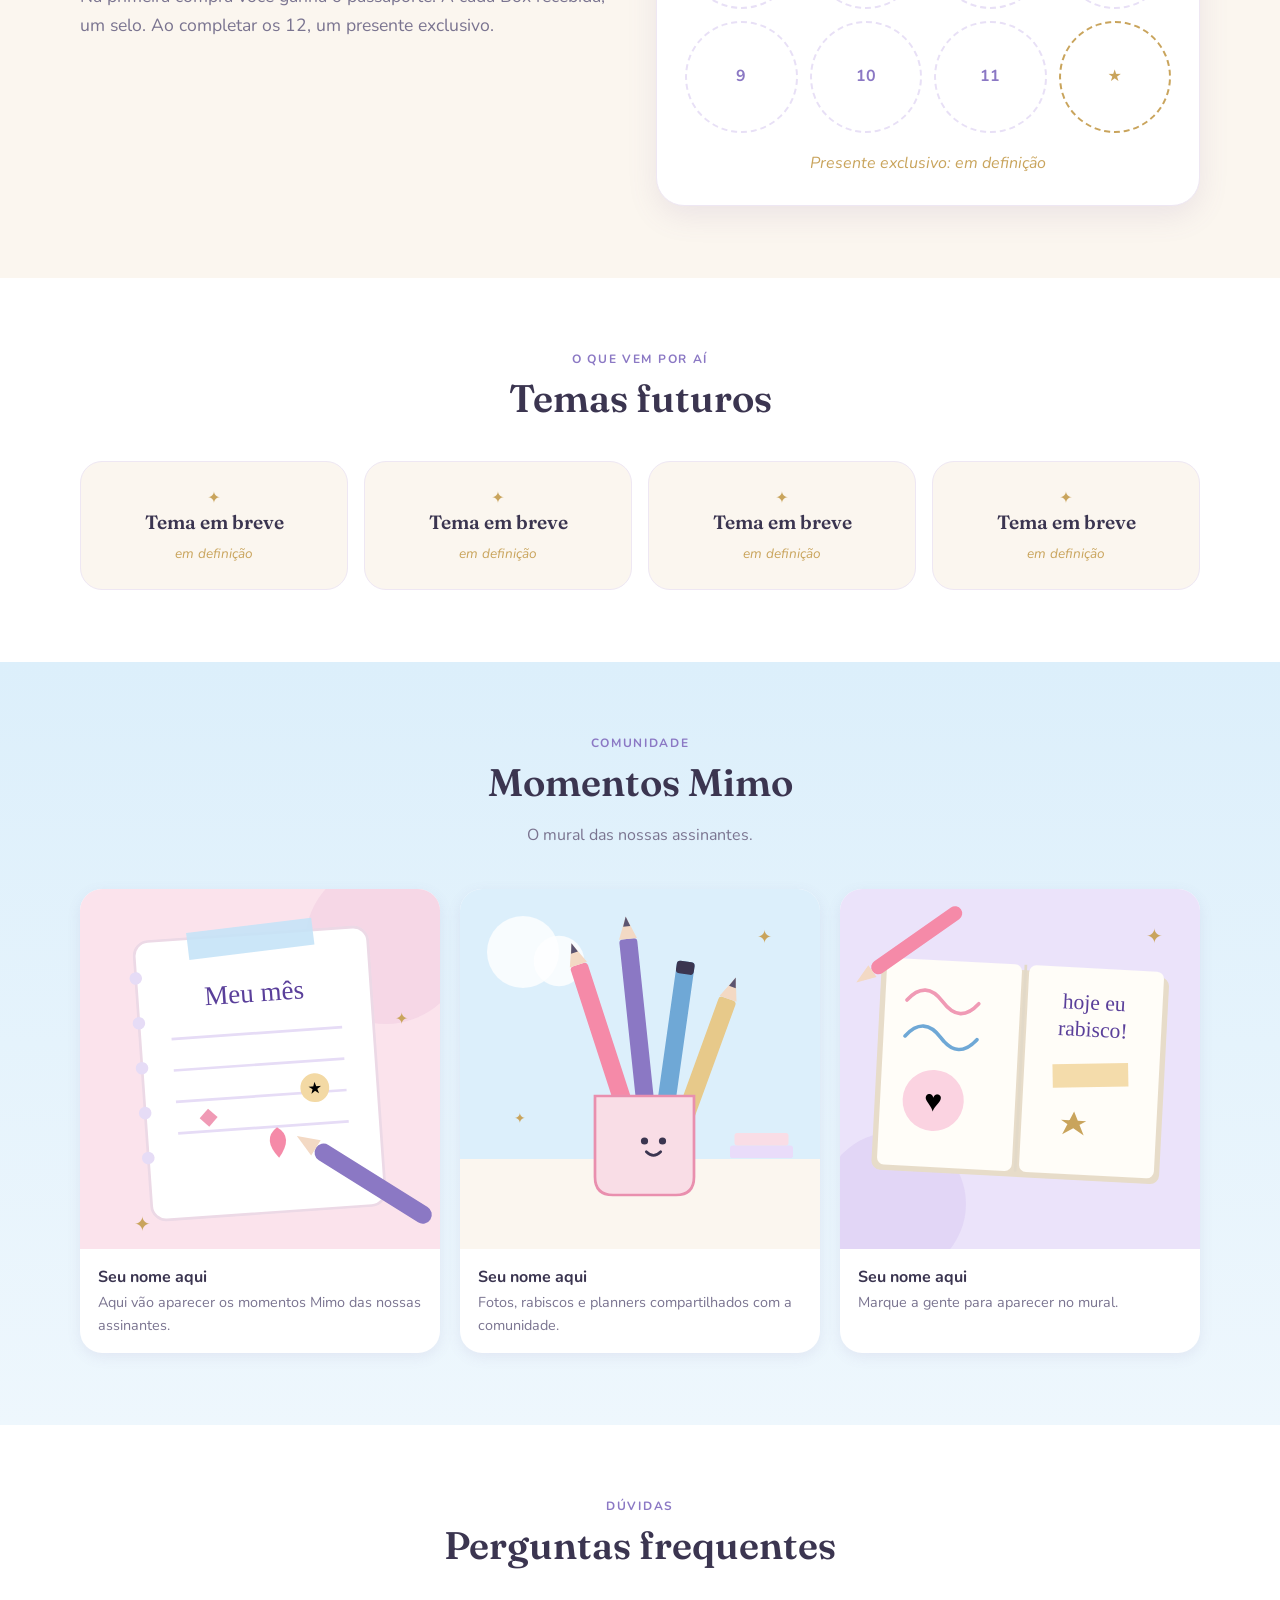
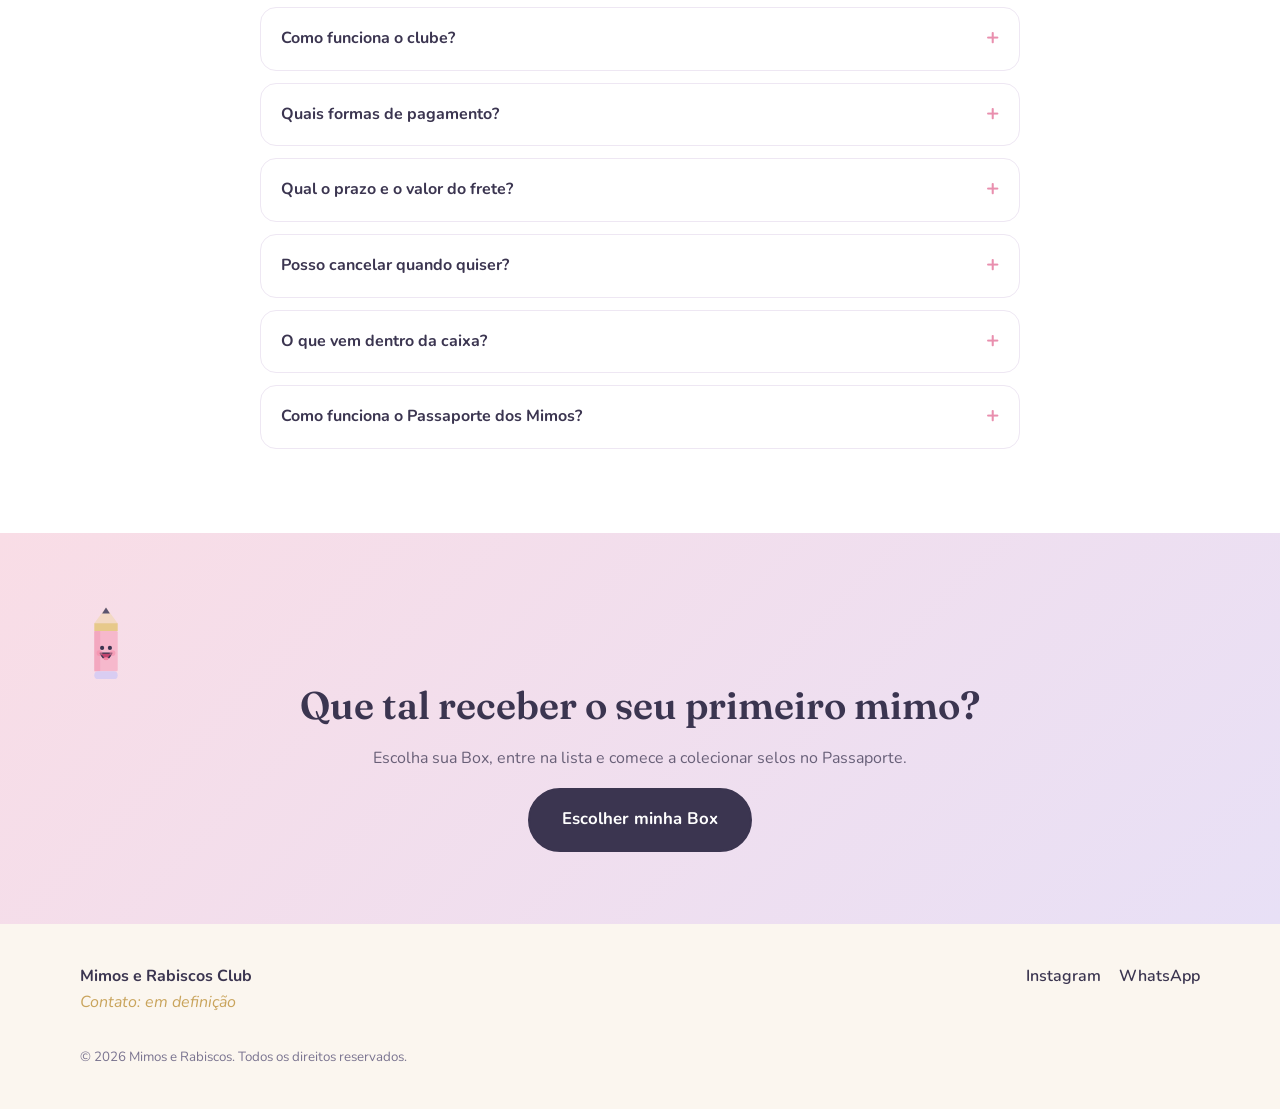
==== commit 5b8367fb: "Remove as faixinhas de informacao do topo do hero" ====
--- a/index.html
+++ b/index.html
@@ -39,9 +39,7 @@
         <div class="hero__cta">
           <a class="btn btn--lg" href="#boxes">Escolher minha Box</a>
           <a class="btn btn--ghost btn--lg" href="#como-funciona">Como funciona</a>
-        </div>
-        <ul class="hero__facts" id="hero-facts"></ul>
-      </div>
+        </div>      </div>
       <div class="hero__art" aria-hidden="true">
         <div class="cloud cloud--a"></div>
         <div class="cloud cloud--b"></div>
--- a/css/styles.css
+++ b/css/styles.css
@@ -305,9 +305,6 @@
 :focus-visible { outline: 3px solid var(--lilac-d); outline-offset: 3px; border-radius: 6px; }
 .btn--lg { padding: 1em 1.9em; font-size: 1.05rem; min-height: 52px; }
 .hero__text .lead { font-size: 1.15rem; max-width: 46ch; }
-.hero__facts { list-style: none; padding: 0; margin: 22px 0 0; display: flex; flex-wrap: wrap; gap: 8px 10px; }
-.hero__facts li { background: rgba(255, 255, 255, .8); border: 1px solid var(--line); border-radius: 999px; padding: .35em .95em; font-size: .85rem; font-weight: 600; color: var(--muted); }
-.hero__facts strong { color: var(--ink); }
 
 /* Cards das Boxes: topo colorido com a quantidade de produtos */
 .plan { padding-top: 28px; }
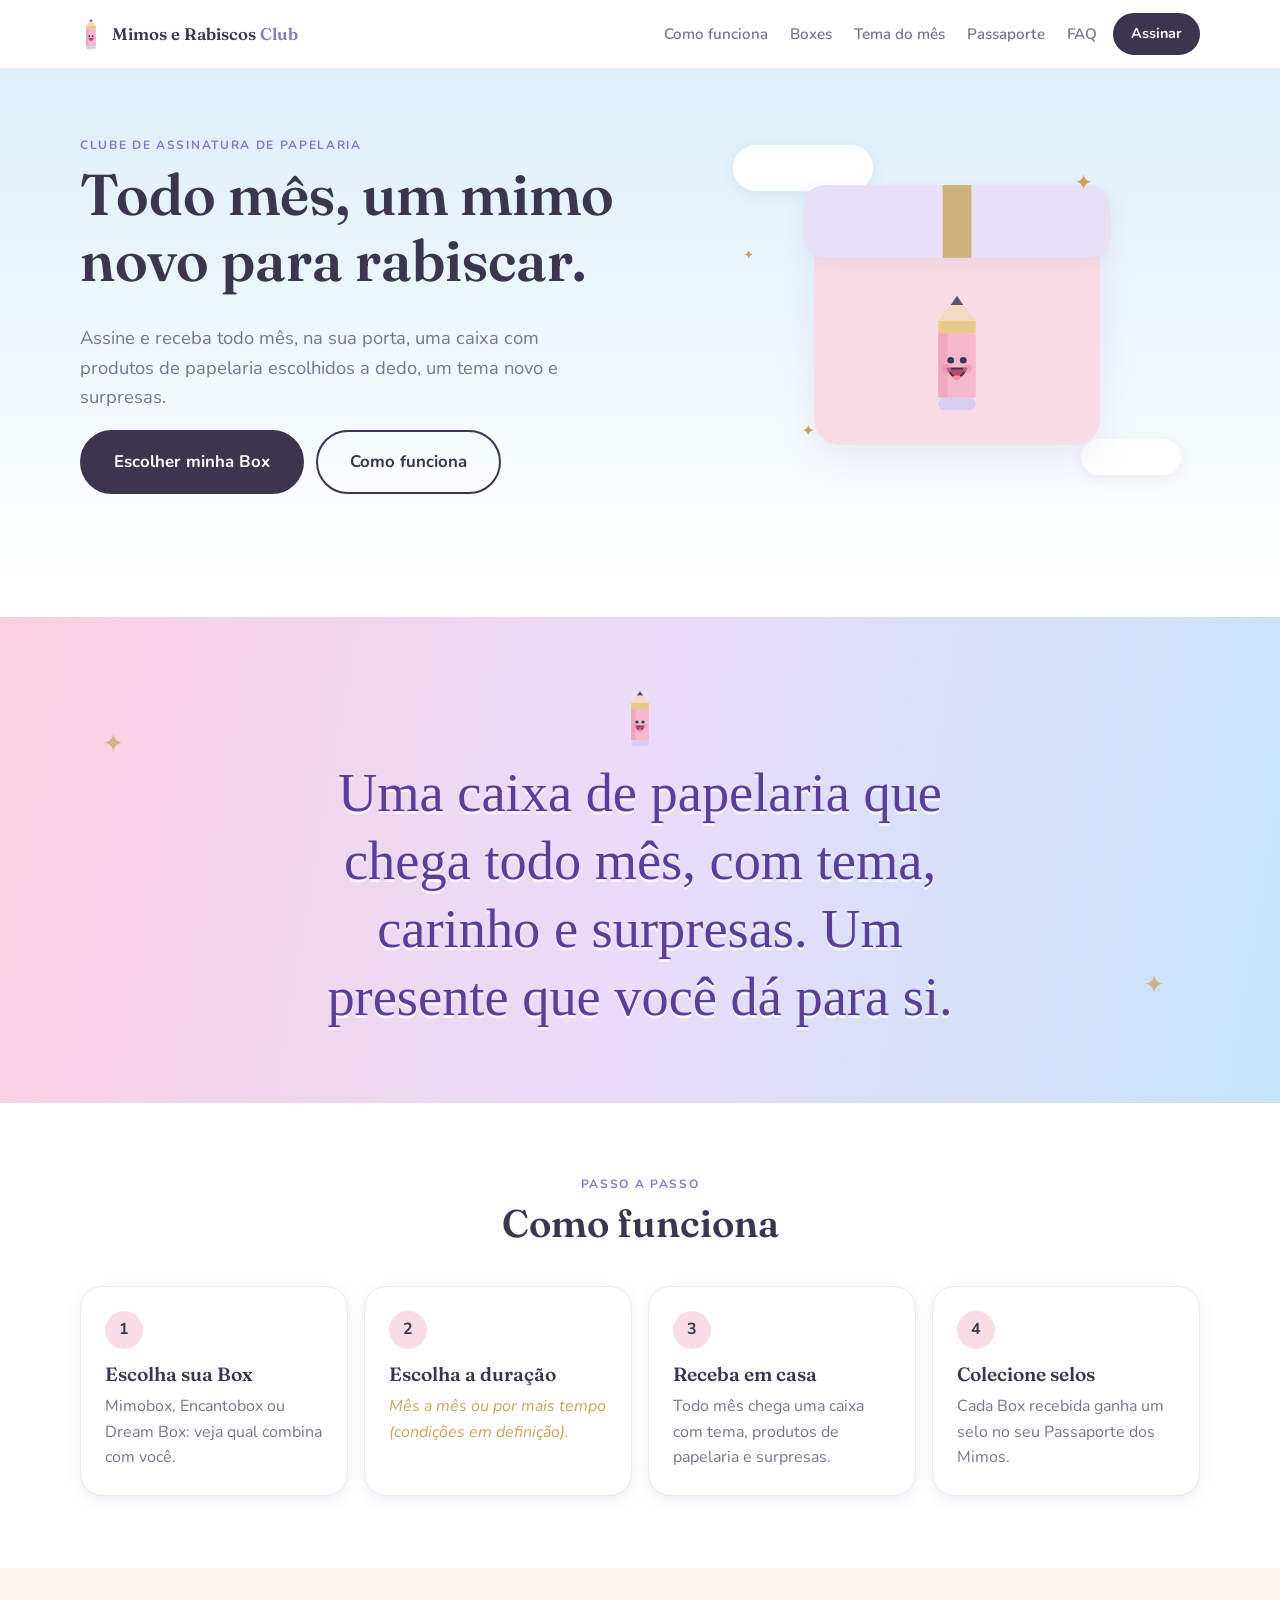
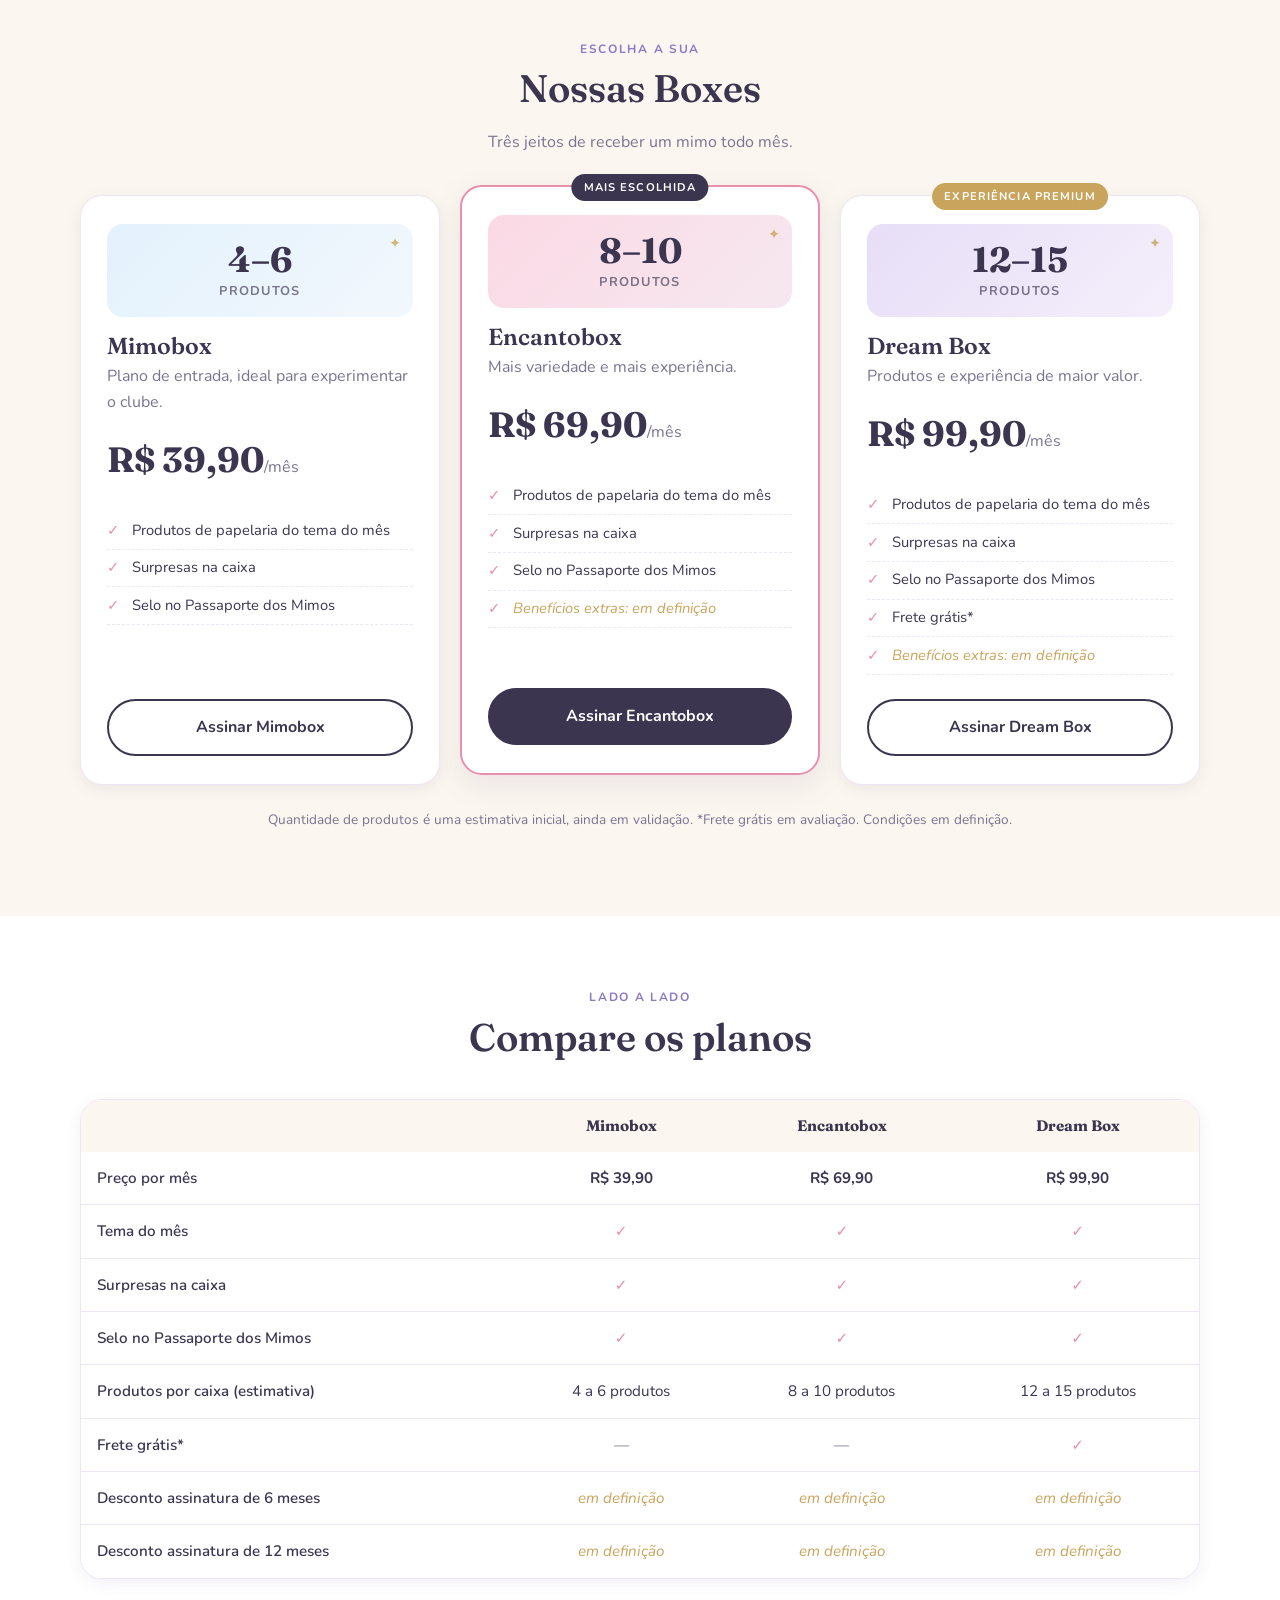
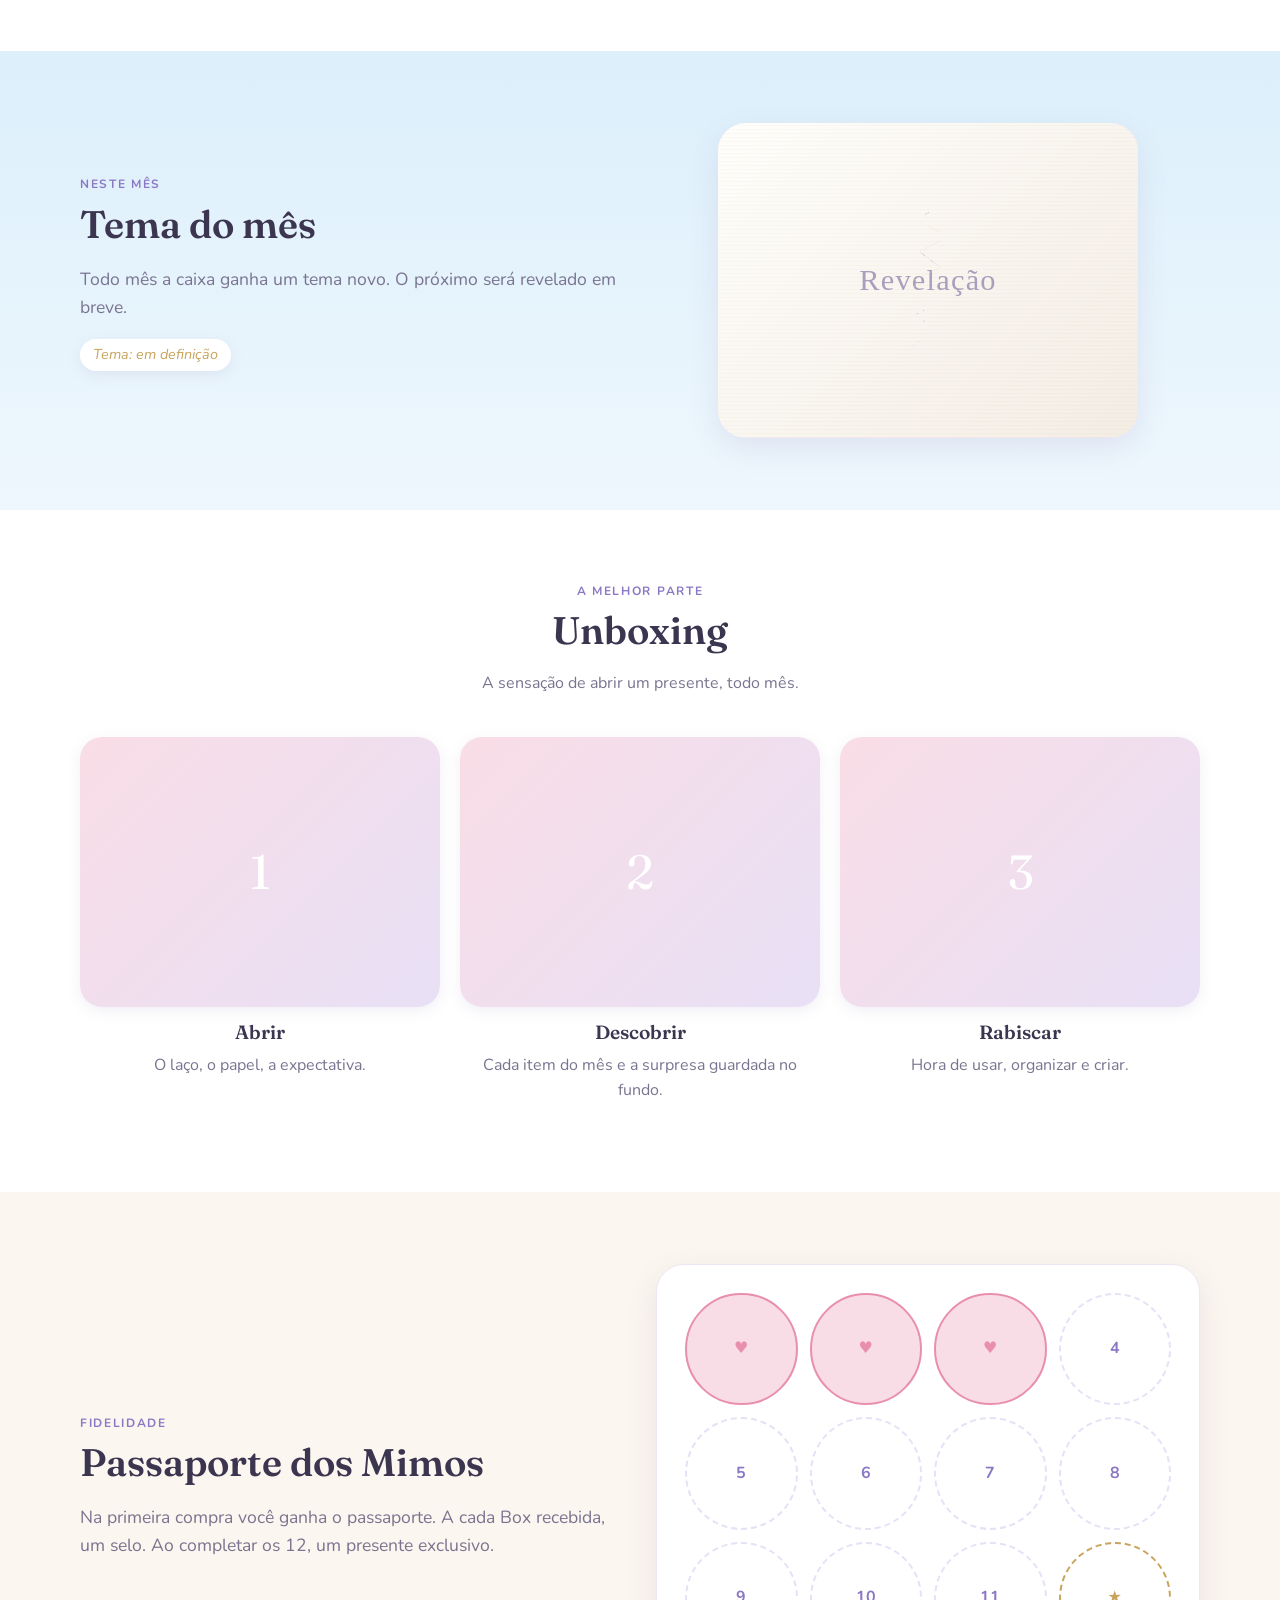
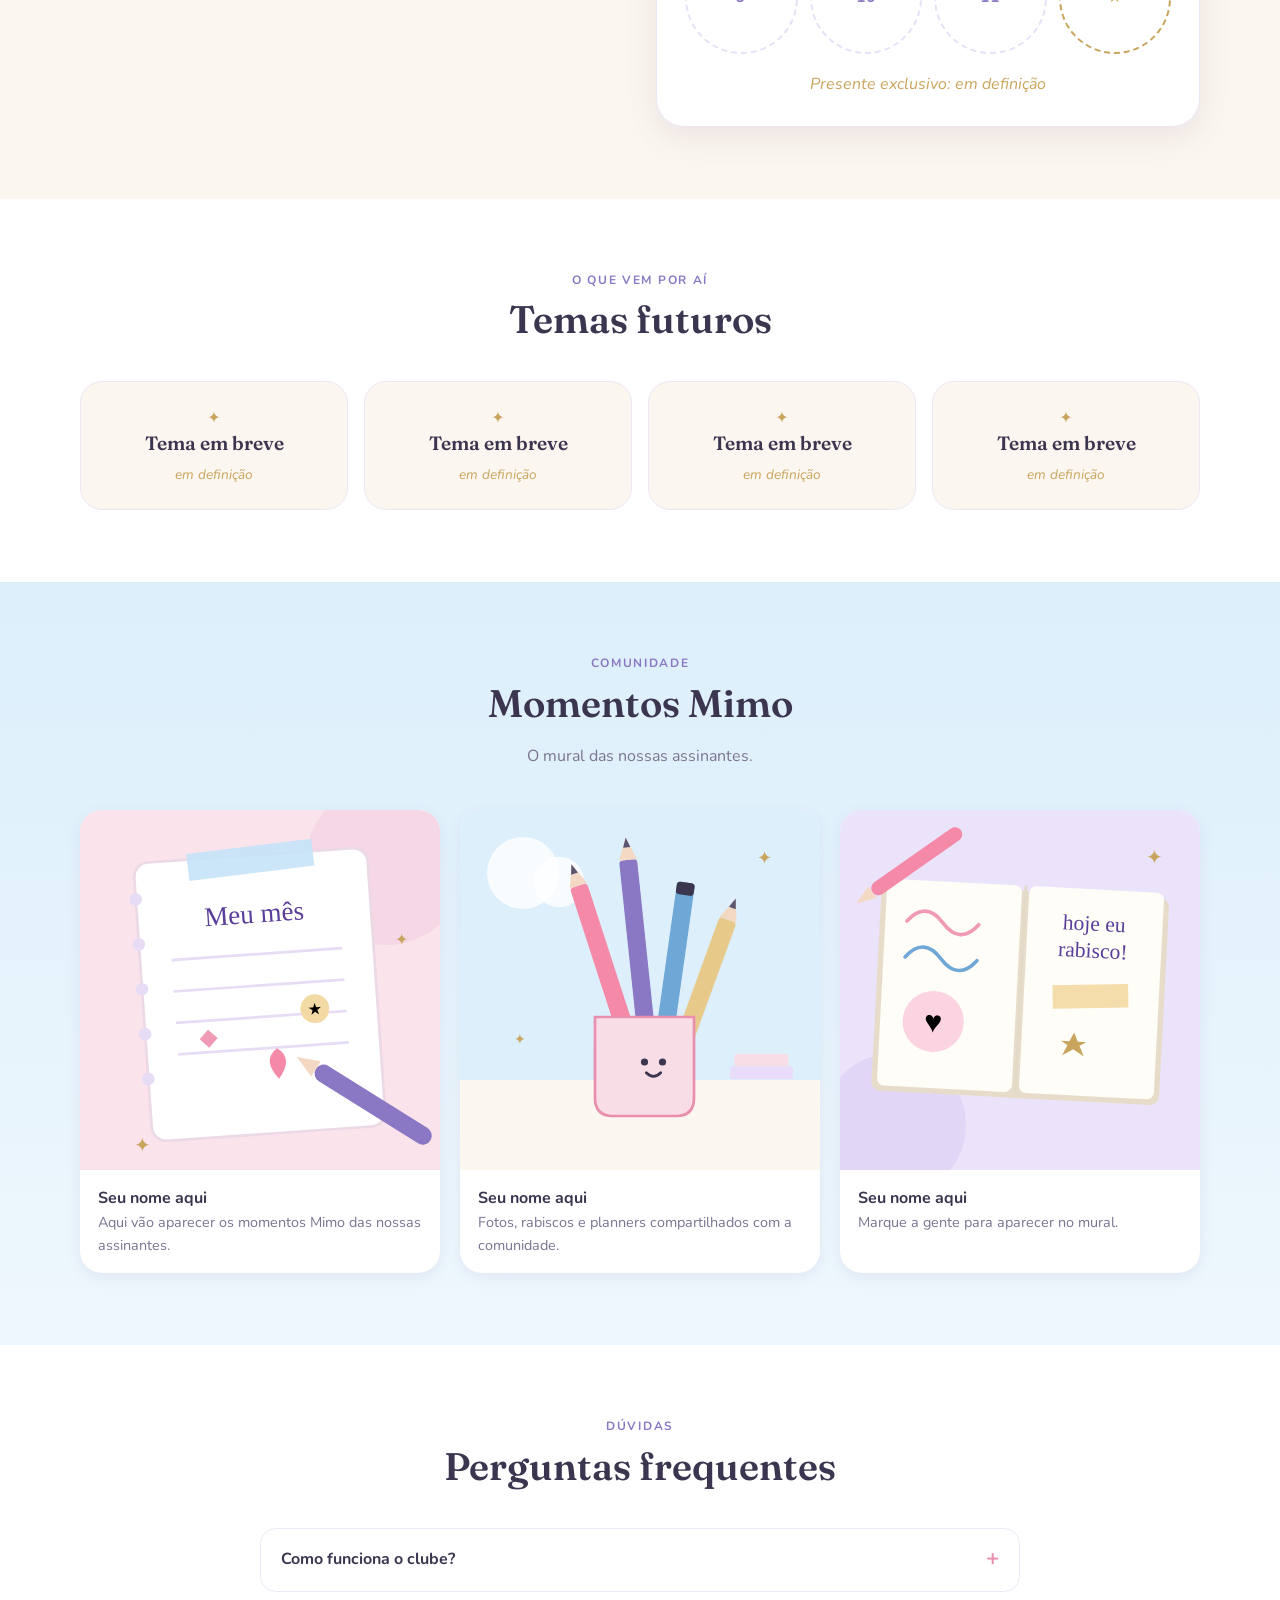
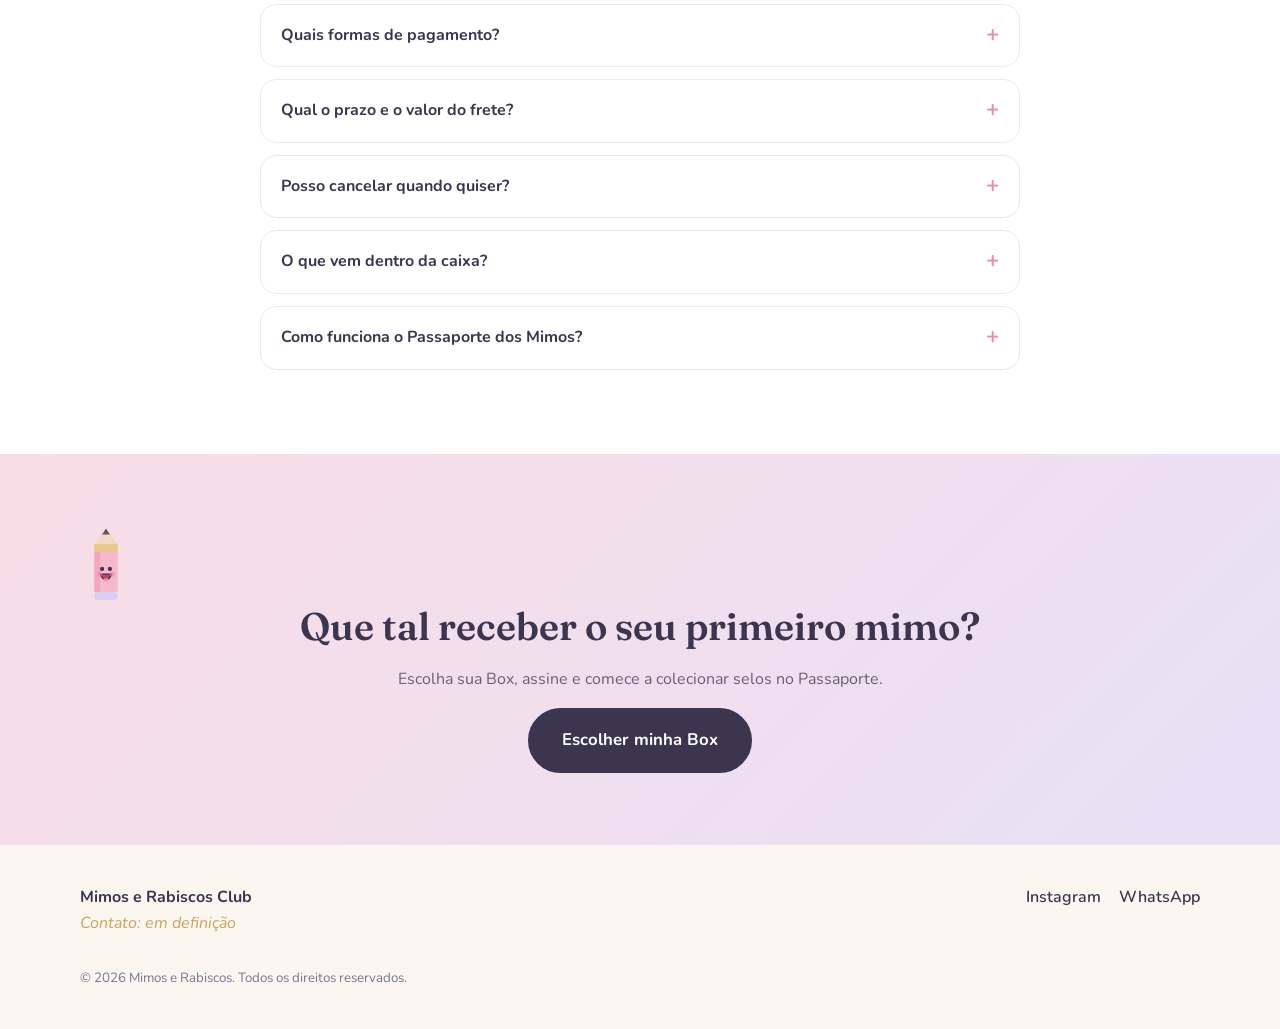
==== commit 99fbe7a7: "Troca a pre-assinatura por pagina de assinatura com pagamento (Pix e cartao via link)" ====
--- a/index.html
+++ b/index.html
@@ -24,7 +24,7 @@
       <span>Mimos e Rabiscos <em>Club</em></span>
     </a>
     <nav class="nav" id="nav" aria-label="Principal"></nav>
-    <a class="btn btn--small" href="pre-assinatura.html">Entrar na lista</a>
+    <a class="btn btn--small" href="assinar.html">Assinar</a>
     <button class="burger" id="burger" aria-label="Abrir menu" aria-expanded="false"><span></span><span></span></button>
   </div>
 </header>
@@ -79,7 +79,6 @@
         <p class="sub">Três jeitos de receber um mimo todo mês.</p>
       </header>
       <div class="plans" id="plans"></div>
-      <p class="reassure">Entrar na lista não gera cobrança. Avisamos você quando a primeira caixa estiver disponível.</p>
       <p class="note" id="shipping-note"></p>
     </div>
   </section>
@@ -176,7 +175,7 @@
     <div class="container">
       <span data-mascot></span>
       <h2>Que tal receber o seu primeiro mimo?</h2>
-      <p>Escolha sua Box, entre na lista e comece a colecionar selos no Passaporte.</p>
+      <p>Escolha sua Box, assine e comece a colecionar selos no Passaporte.</p>
       <a class="btn btn--lg" href="#boxes">Escolher minha Box</a>
     </div>
   </section>
--- a/css/styles.css
+++ b/css/styles.css
@@ -24,6 +24,7 @@
   line-height: 1.6; font-size: 16px; -webkit-font-smoothing: antialiased;
 }
 img { max-width: 100%; height: auto; }
+[hidden] { display: none !important; }
 h1, h2, h3 { font-family: var(--font-h); font-weight: 600; line-height: 1.15; margin: 0 0 .5em; }
 h1 { font-size: clamp(2.2rem, 7vw, 3.6rem); }
 h2 { font-size: clamp(1.7rem, 4.5vw, 2.4rem); }
@@ -373,6 +374,25 @@
 .error { color: #b3366b; font-weight: 700; margin: 0; }
 .done { text-align: center; display: grid; gap: 12px; justify-items: center; }
 .done p { color: var(--muted); max-width: 40ch; }
+/* Página de assinatura / pagamento */
+.pay { display: grid; gap: 20px; }
+.pay__plans { border: 0; padding: 0; margin: 0; display: grid; gap: 12px; }
+.pay__plans legend { font-weight: 700; margin-bottom: 10px; padding: 0; }
+.pay__opt { cursor: pointer; display: block; }
+.pay__opt input { position: absolute; opacity: 0; pointer-events: none; }
+.pay__card { display: grid; grid-template-columns: 1fr auto; gap: 2px 12px; align-items: center; padding: 14px 18px; border: 2px solid var(--line); border-radius: 18px; background: var(--beige); transition: border-color .3s, background .3s, box-shadow .3s; }
+.pay__card strong { font-family: var(--font-h); font-size: 1.1rem; }
+.pay__card small { grid-column: 1; color: var(--muted); }
+.pay__card em { grid-row: 1 / span 2; grid-column: 2; font-style: normal; font-weight: 700; }
+.pay__opt input:checked + .pay__card { border-color: var(--pink-d); background: var(--white); box-shadow: var(--shadow-s); }
+.pay__opt input:focus-visible + .pay__card { outline: 3px solid var(--lilac-d); outline-offset: 2px; }
+.pay__summary { text-align: center; color: var(--muted); }
+.pay__summary strong { color: var(--ink); }
+.pay__methods { display: flex; gap: 8px; justify-content: center; }
+.pay__notice { background: #fff7e0; border: 1px solid #ecd9a0; border-radius: 14px; padding: 12px 16px; margin: 0; text-align: center; font-size: .92rem; }
+.pay__go.is-off { opacity: .45; cursor: not-allowed; pointer-events: auto; }
+.pay__go.is-off:hover { transform: none; box-shadow: none; }
+.pay__fine { text-align: center; color: var(--muted); font-size: .82rem; margin: 0; }
 .done__btns { display: flex; flex-wrap: wrap; gap: 12px; justify-content: center; }
 
 /* Painel dos donos */
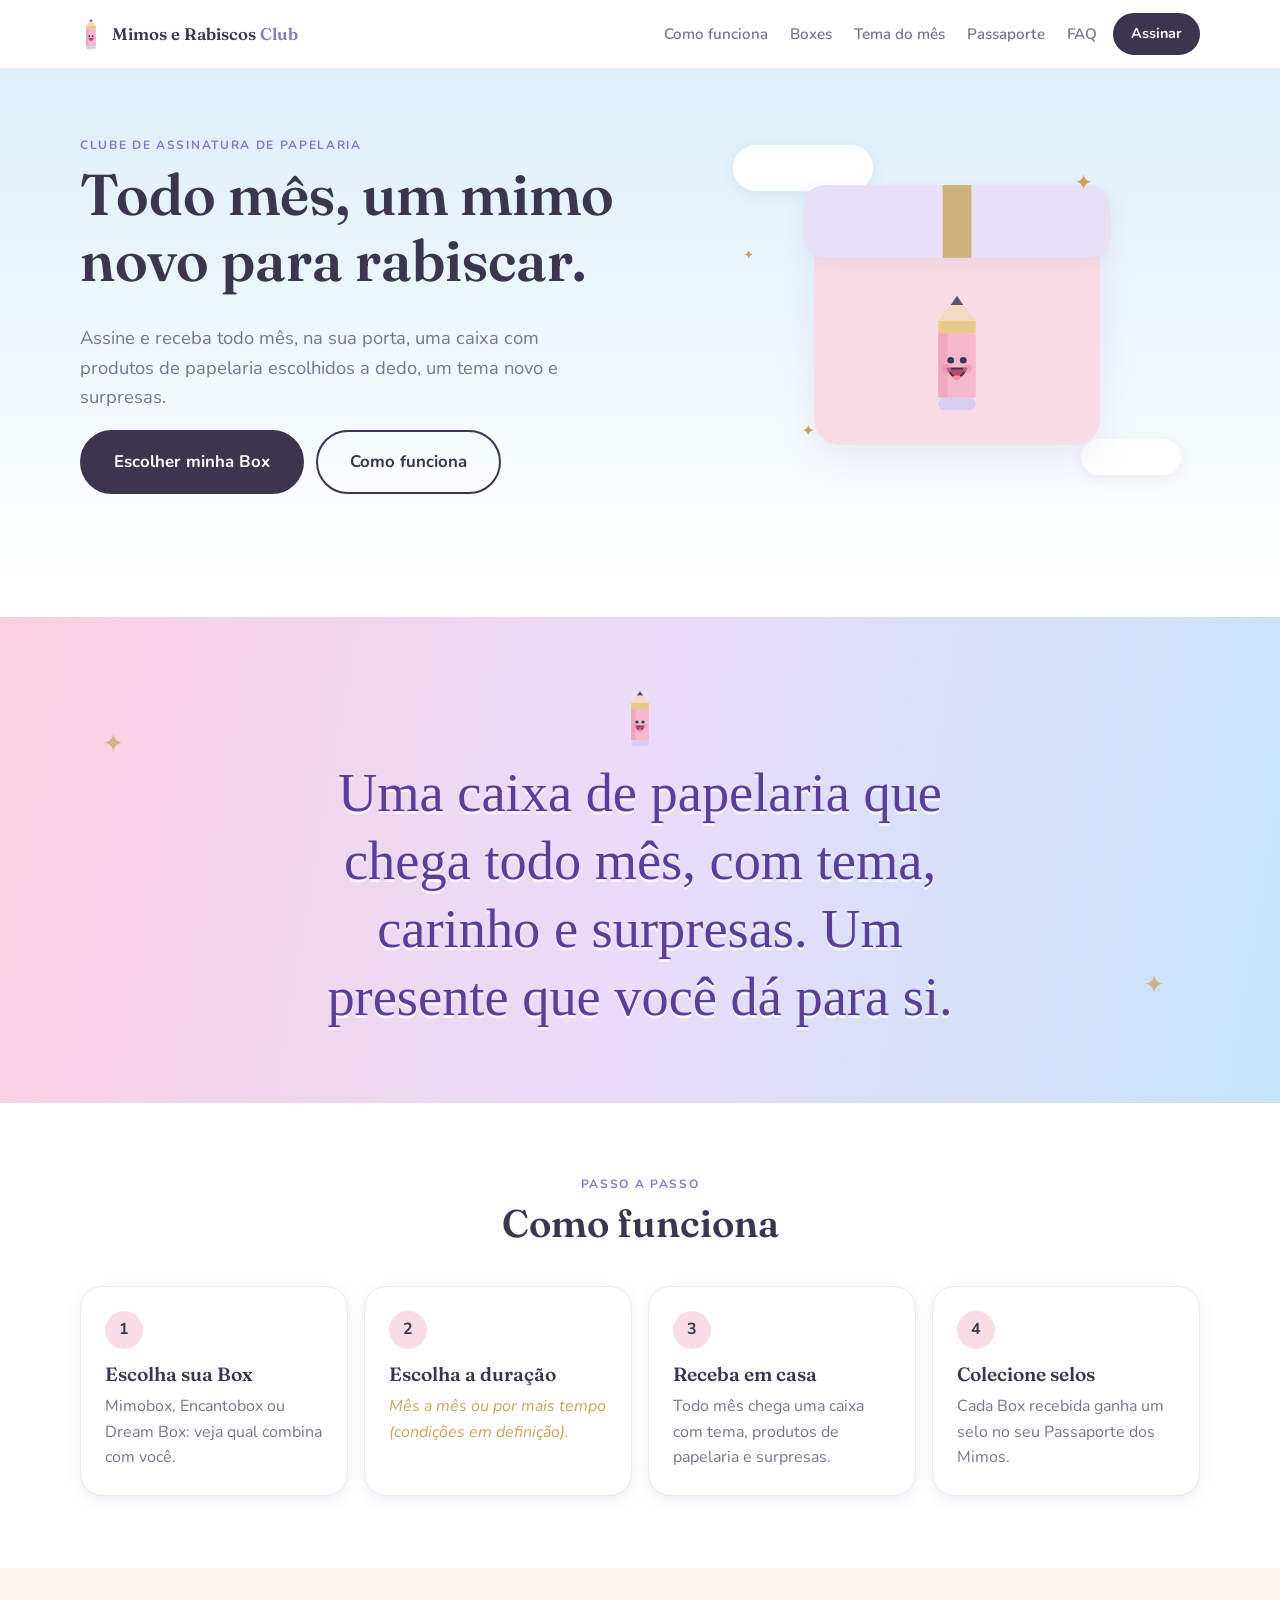
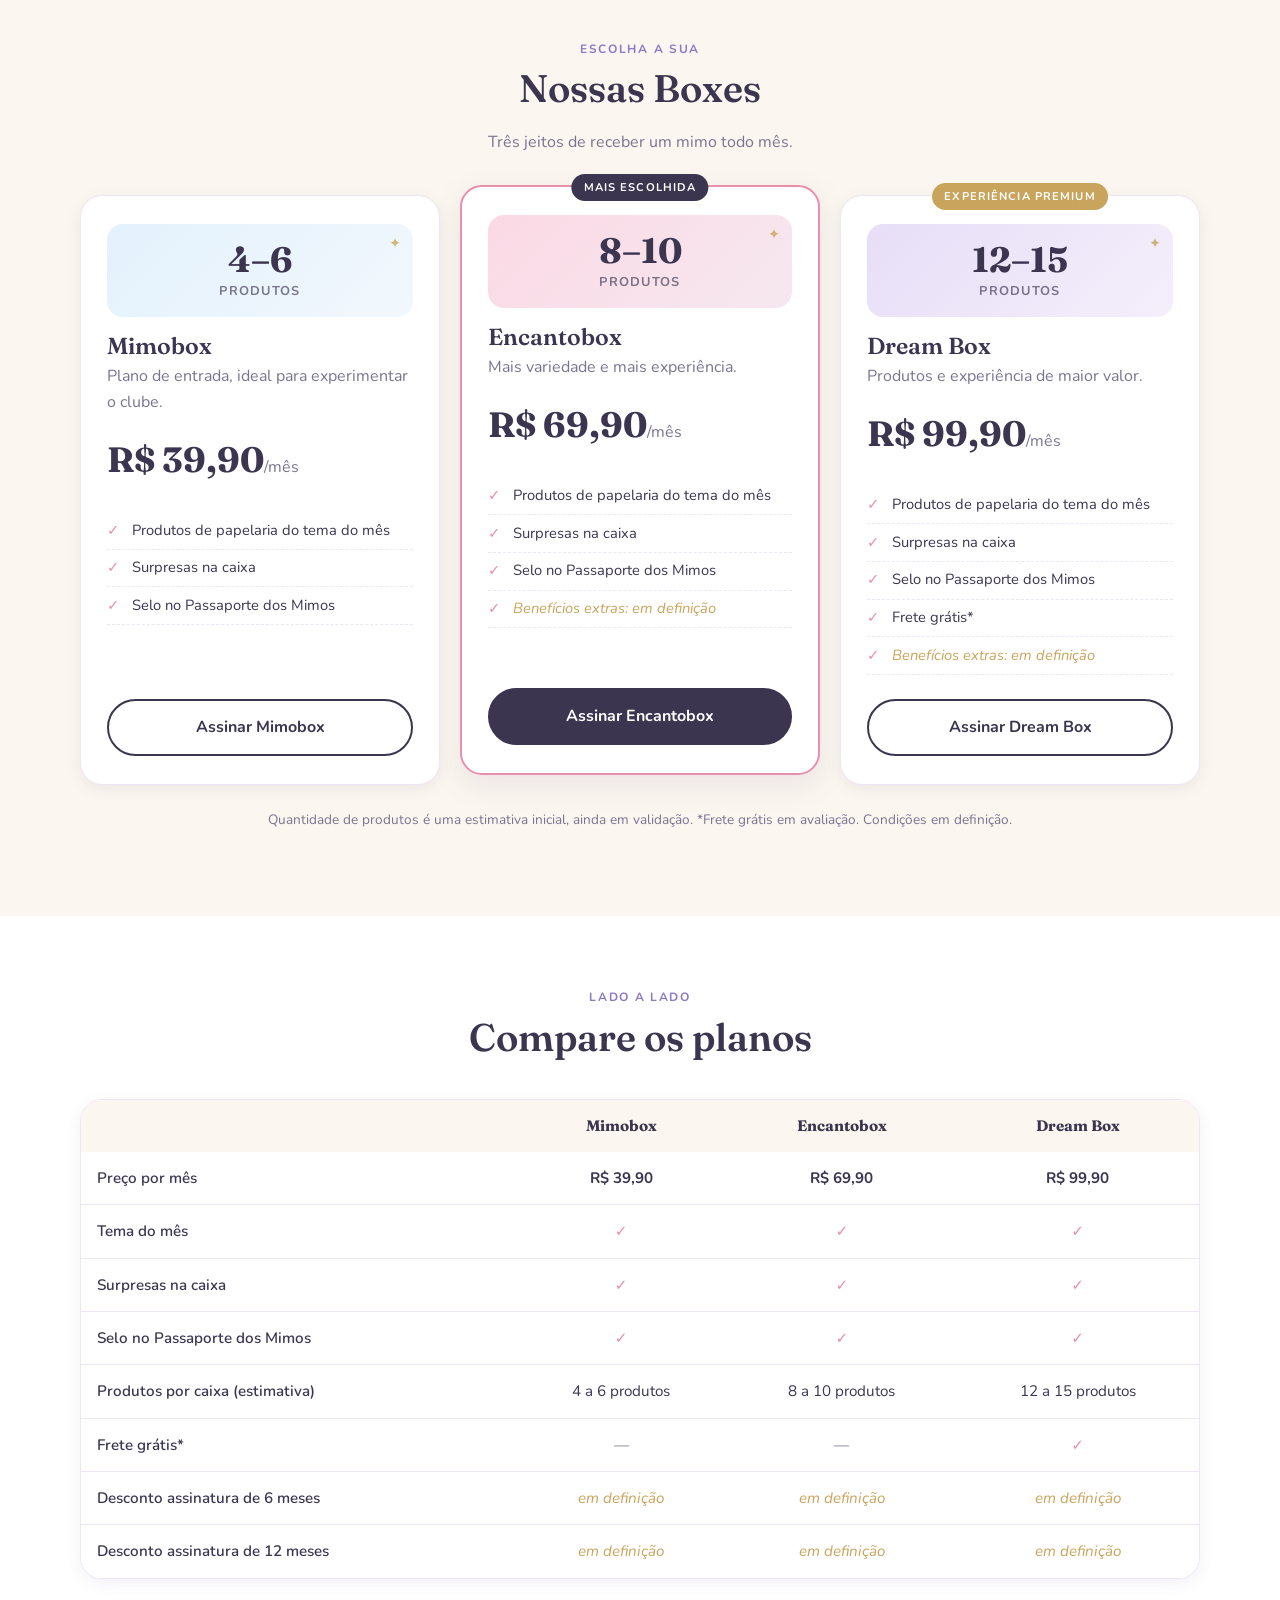
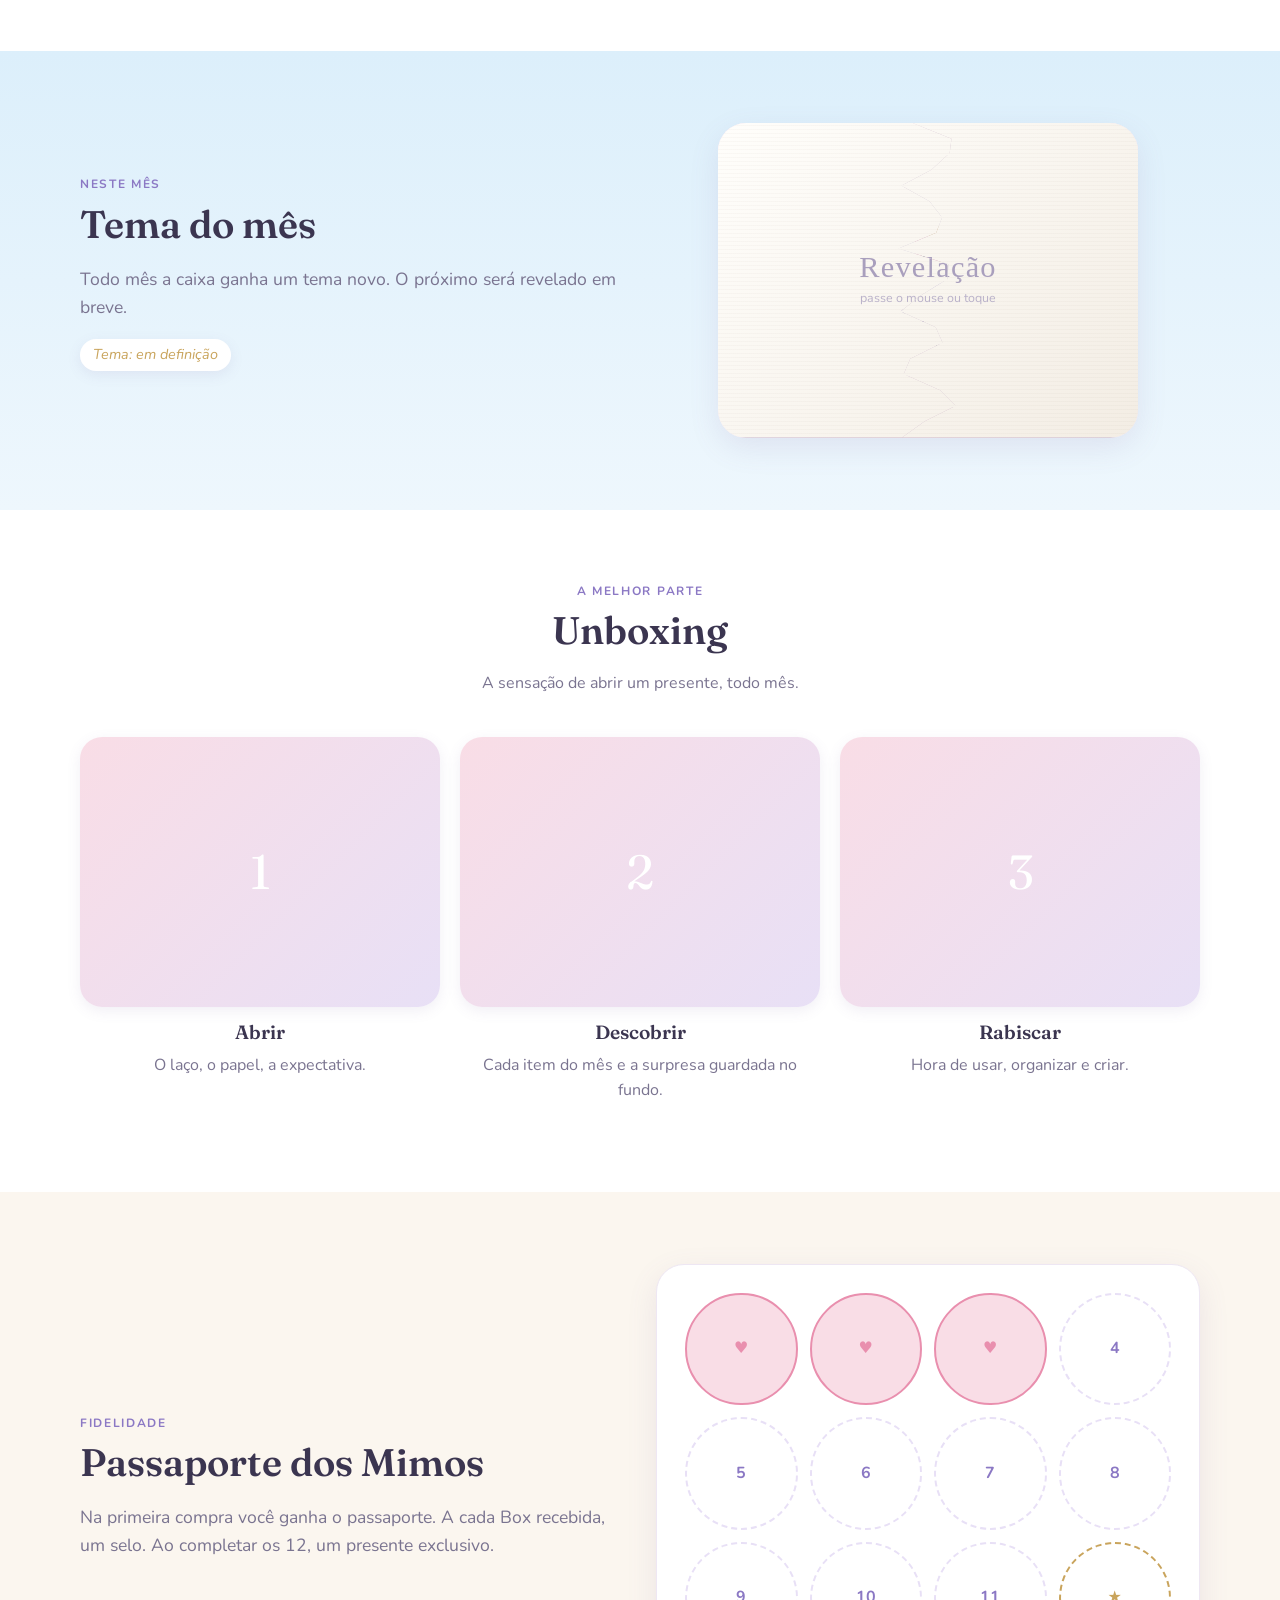
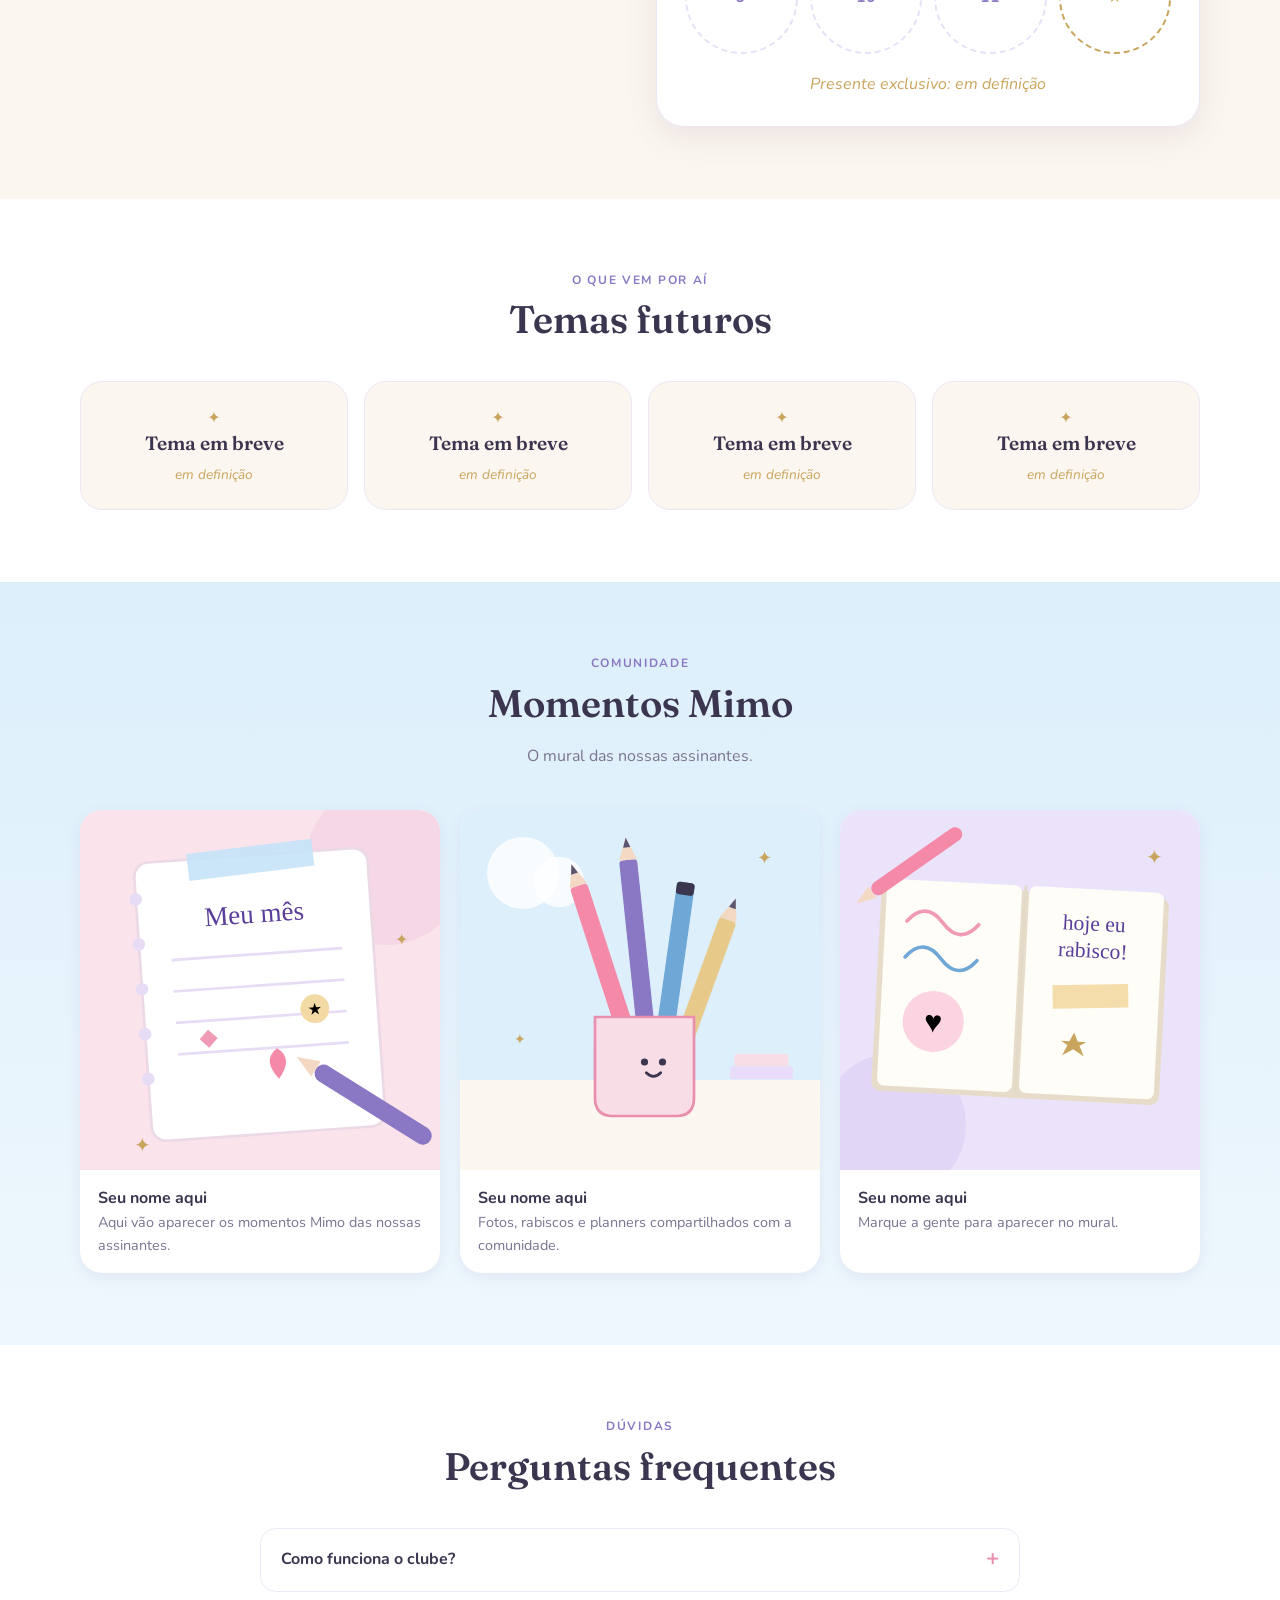
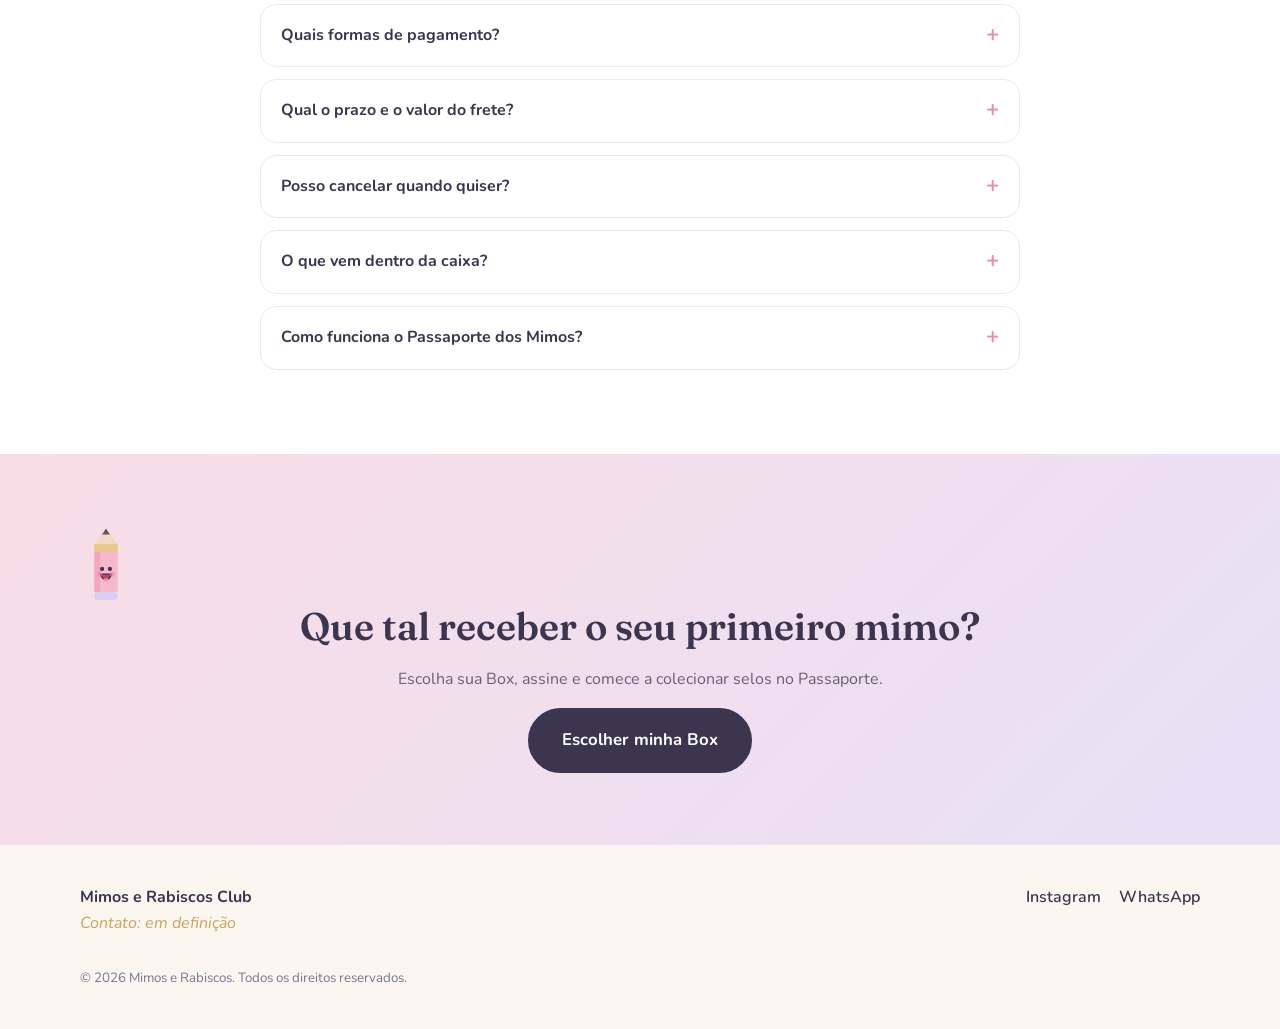
==== commit 30c55467: "Remove o recurso de e-mail e o estilo que pintava textos de bege; papel do tema agora rasga em faixa" ====
--- a/index.html
+++ b/index.html
@@ -109,8 +109,7 @@
           <small class="tbd">em definição</small>
           <i class="tear__spark tear__spark--1">✦</i><i class="tear__spark tear__spark--2">✦</i><i class="tear__spark tear__spark--3">✦</i>
         </div>
-        <div class="tear__half tear__half--l" aria-hidden="true"><span>Revelação</span></div>
-        <div class="tear__half tear__half--r" aria-hidden="true"><span>Revelação</span></div>
+        <div class="tear__paper" aria-hidden="true"></div>
       </div>
     </div>
   </section>
--- a/css/styles.css
+++ b/css/styles.css
@@ -288,15 +288,17 @@
 .tear__art small { font-size: .85rem; }
 .tear__spark { position: absolute; color: var(--gold); font-style: normal; animation: twinkle 2.6s infinite; }
 .tear__spark--1 { top: 16%; left: 16%; } .tear__spark--2 { top: 24%; right: 14%; animation-delay: .7s; } .tear__spark--3 { bottom: 16%; right: 24%; animation-delay: 1.4s; }
-/* Papel com fibras e rasgo irregular; o "puxão" inicial vem da curva com valor negativo */
-.tear__half { position: absolute; inset: 0; z-index: 2; display: grid; place-items: center;
+
+/* Papel que rasga de cima para baixo: faixas com borda irregular saem uma depois da outra (geradas em js/app.js) */
+.tear__paper { position: absolute; inset: 0; z-index: 2; filter: drop-shadow(0 2px 3px rgba(60, 40, 90, .28)); pointer-events: none; }
+.tear__piece { position: absolute; inset: 0; display: grid; place-content: center; justify-items: center; gap: 6px; text-align: center;
   background: repeating-linear-gradient(0deg, rgba(120, 100, 80, .035) 0 1px, transparent 1px 4px), linear-gradient(135deg, #fffefb, #f3ede4);
-  transition: transform 1.1s cubic-bezier(.55, -.35, .35, 1), opacity .9s ease .15s; }
-.tear__half span { font-family: "Porkys", "Chewy", cursive; font-size: 1.9rem; color: #a99fbd; letter-spacing: .04em; }
-.tear__half--l { clip-path: polygon(0 0, 51% 0, 47% 4%, 54% 8%, 46% 13%, 53% 17%, 45% 22%, 52% 27%, 47% 31%, 55% 36%, 48% 41%, 53% 46%, 45% 51%, 54% 56%, 47% 61%, 52% 66%, 46% 71%, 55% 76%, 48% 81%, 53% 86%, 46% 91%, 52% 96%, 49% 100%, 0 100%); transform-origin: 0 100%; }
-.tear__half--r { clip-path: polygon(51% 0, 100% 0, 100% 100%, 49% 100%, 52% 96%, 46% 91%, 53% 86%, 48% 81%, 55% 76%, 46% 71%, 52% 66%, 47% 61%, 54% 56%, 45% 51%, 53% 46%, 48% 41%, 55% 36%, 47% 31%, 52% 27%, 45% 22%, 53% 17%, 46% 13%, 54% 8%, 47% 4%); transform-origin: 100% 100%; }
-.tear:hover .tear__half--l, .tear:focus-visible .tear__half--l, .tear.is-open .tear__half--l { transform: translateX(-80%) rotate(-16deg); opacity: 0; }
-.tear:hover .tear__half--r, .tear:focus-visible .tear__half--r, .tear.is-open .tear__half--r { transform: translateX(80%) rotate(16deg); opacity: 0; }
+  transition: transform .7s cubic-bezier(.4, 0, .2, 1); }
+.tear__piece span { font-family: "Porkys", "Chewy", cursive; font-size: 1.9rem; color: #a99fbd; letter-spacing: .04em; }
+.tear__piece small { font-size: .78rem; color: #b9b1c9; }
+.tear:hover .tear__piece, .tear:focus-visible .tear__piece, .tear.is-open .tear__piece { transition: transform .95s cubic-bezier(.5, -.3, .3, 1) var(--delay); }
+.tear:hover .tear__piece--l, .tear:focus-visible .tear__piece--l, .tear.is-open .tear__piece--l { transform: translateX(-120%) rotate(var(--rot)); }
+.tear:hover .tear__piece--r, .tear:focus-visible .tear__piece--r, .tear.is-open .tear__piece--r { transform: translateX(120%) rotate(calc(var(--rot) * -1)); }
 
 /* Entrada ao rolar (só com JS ativo) */
 .js .reveal { opacity: 0; transform: translateY(26px); transition: opacity .7s ease, transform .7s cubic-bezier(.2, .8, .3, 1); }
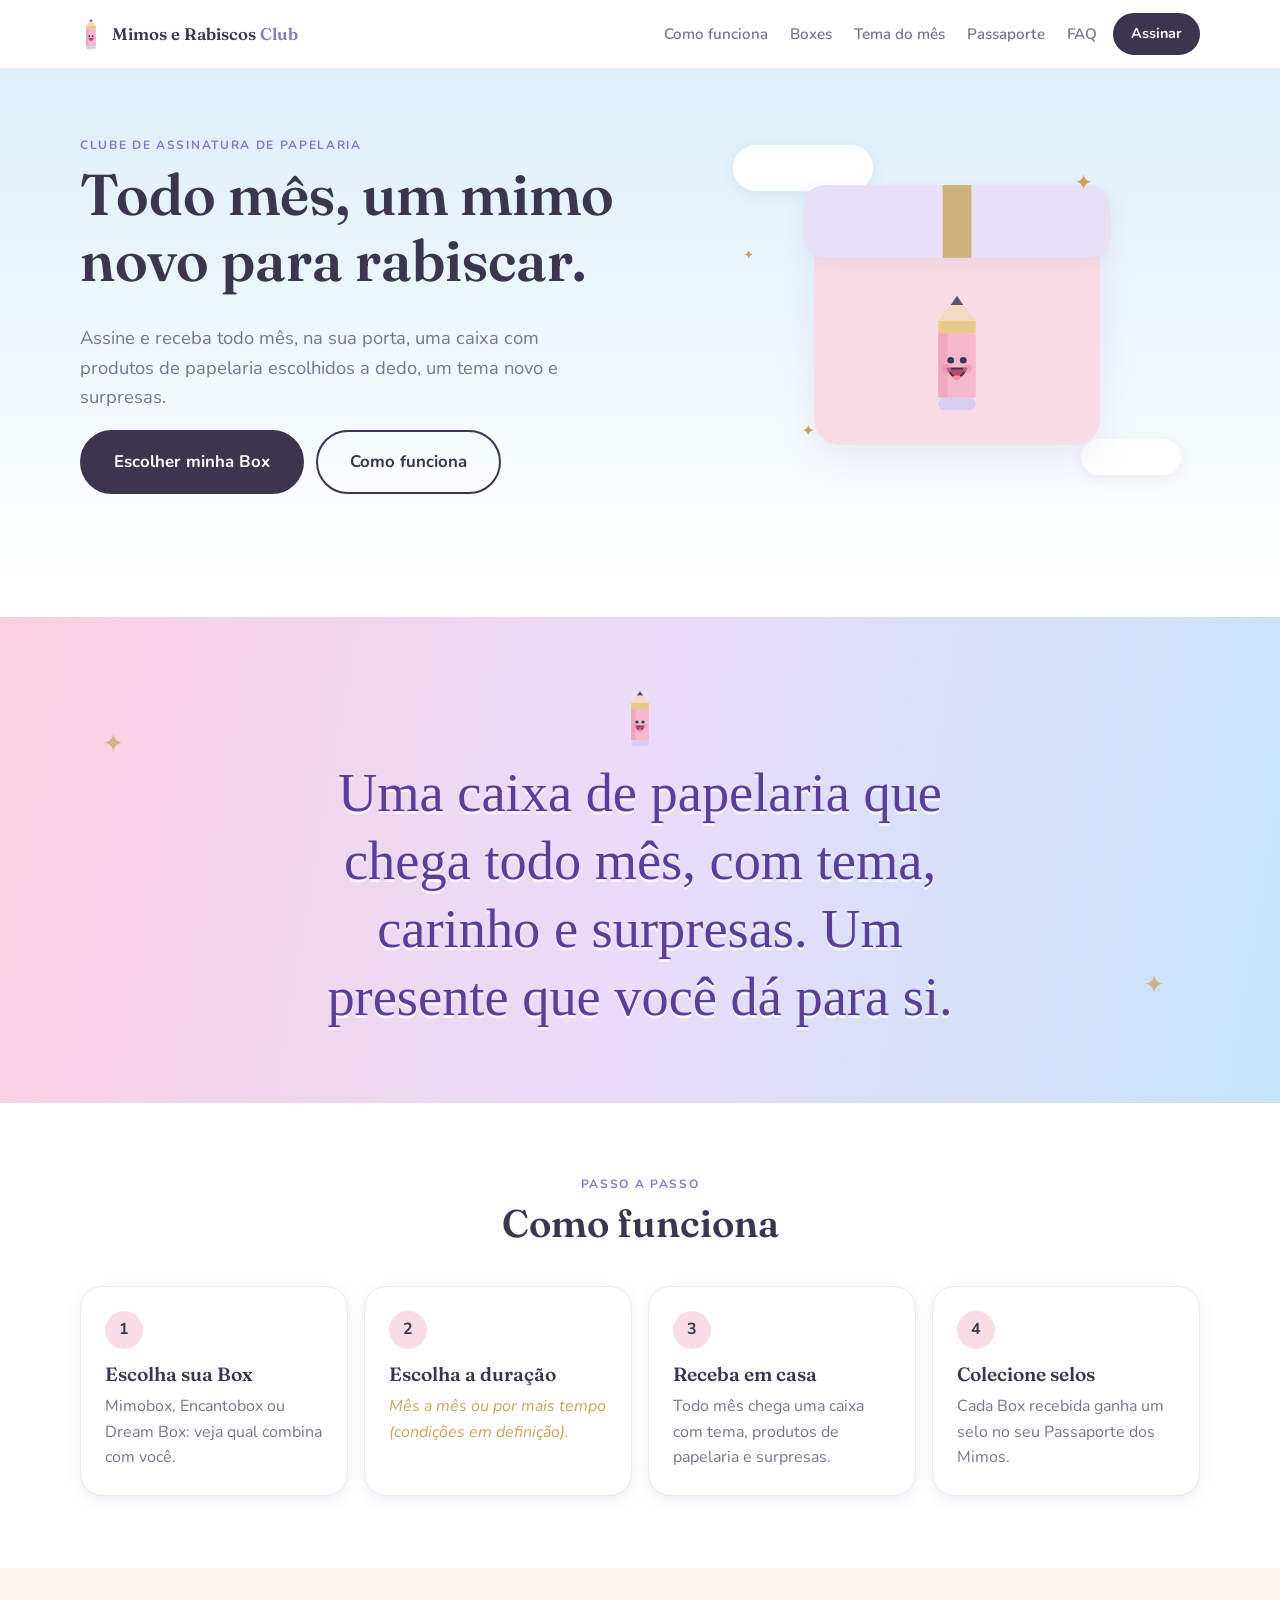
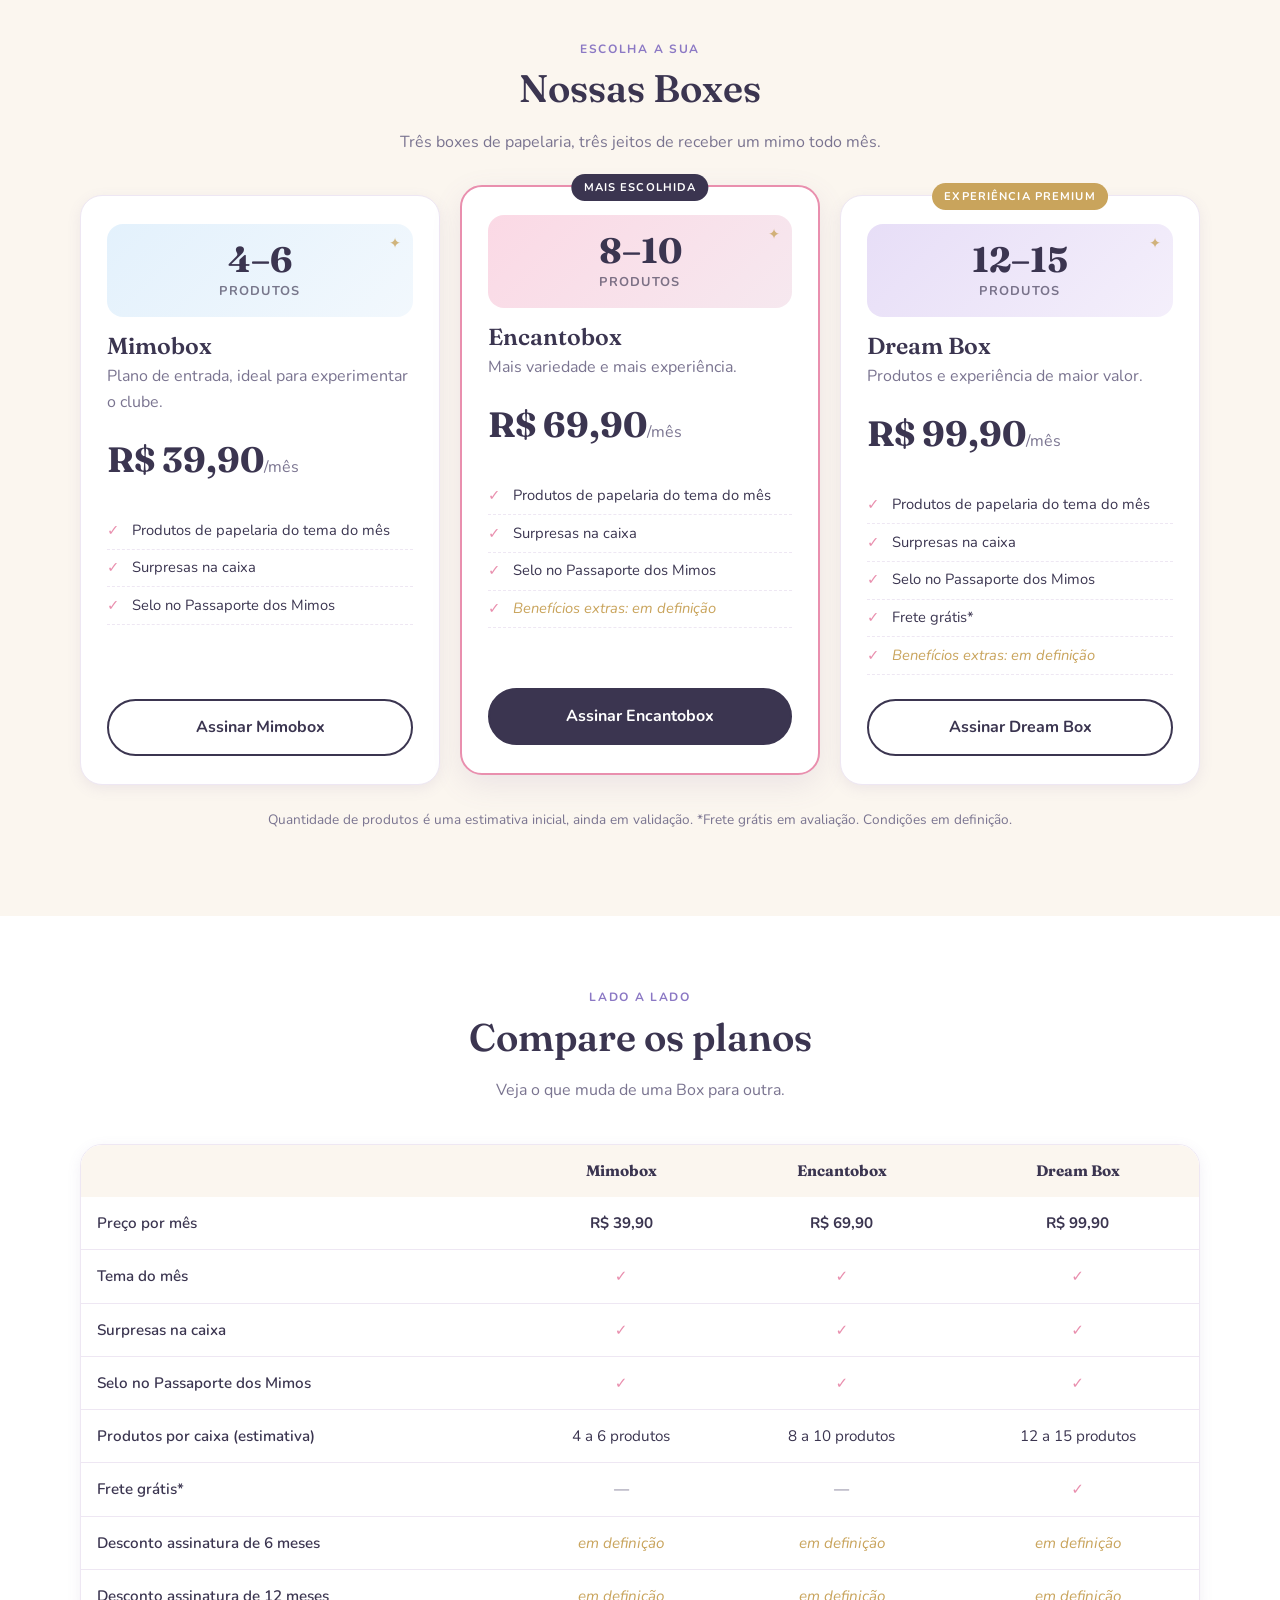
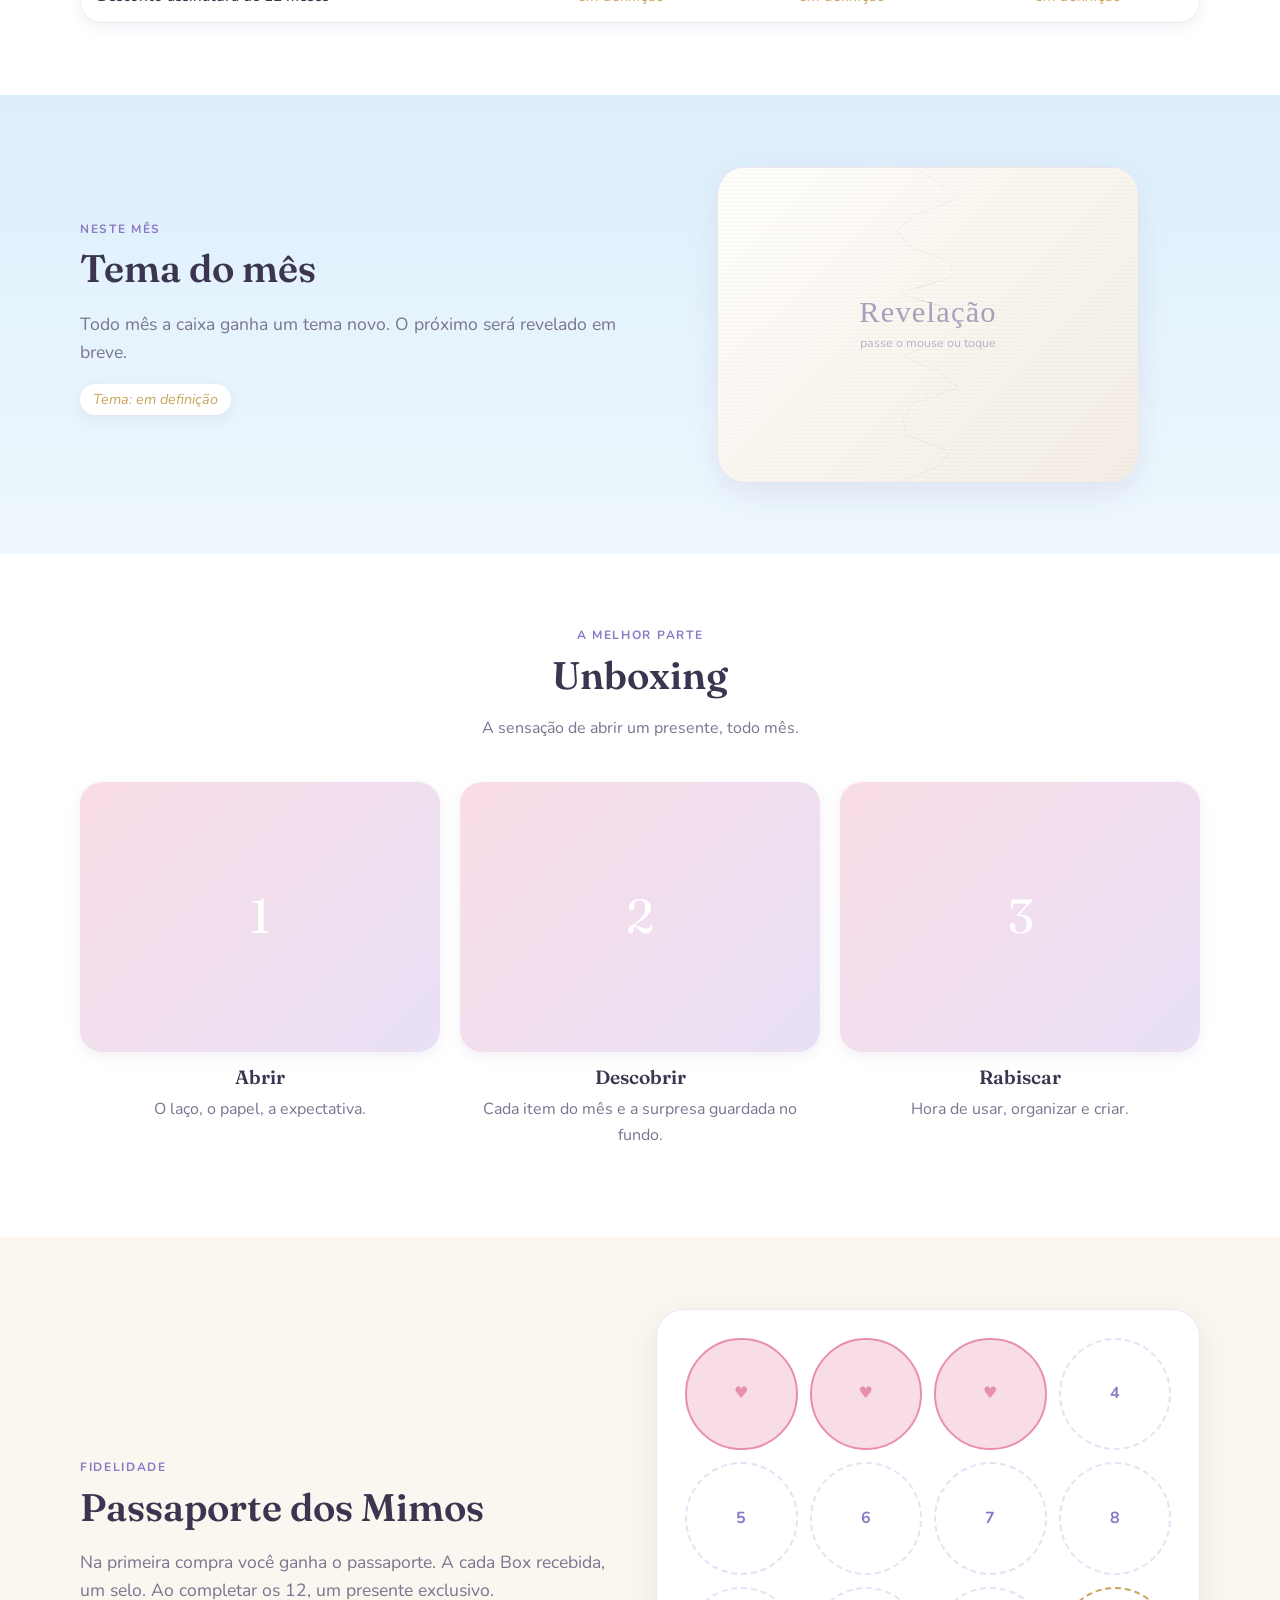
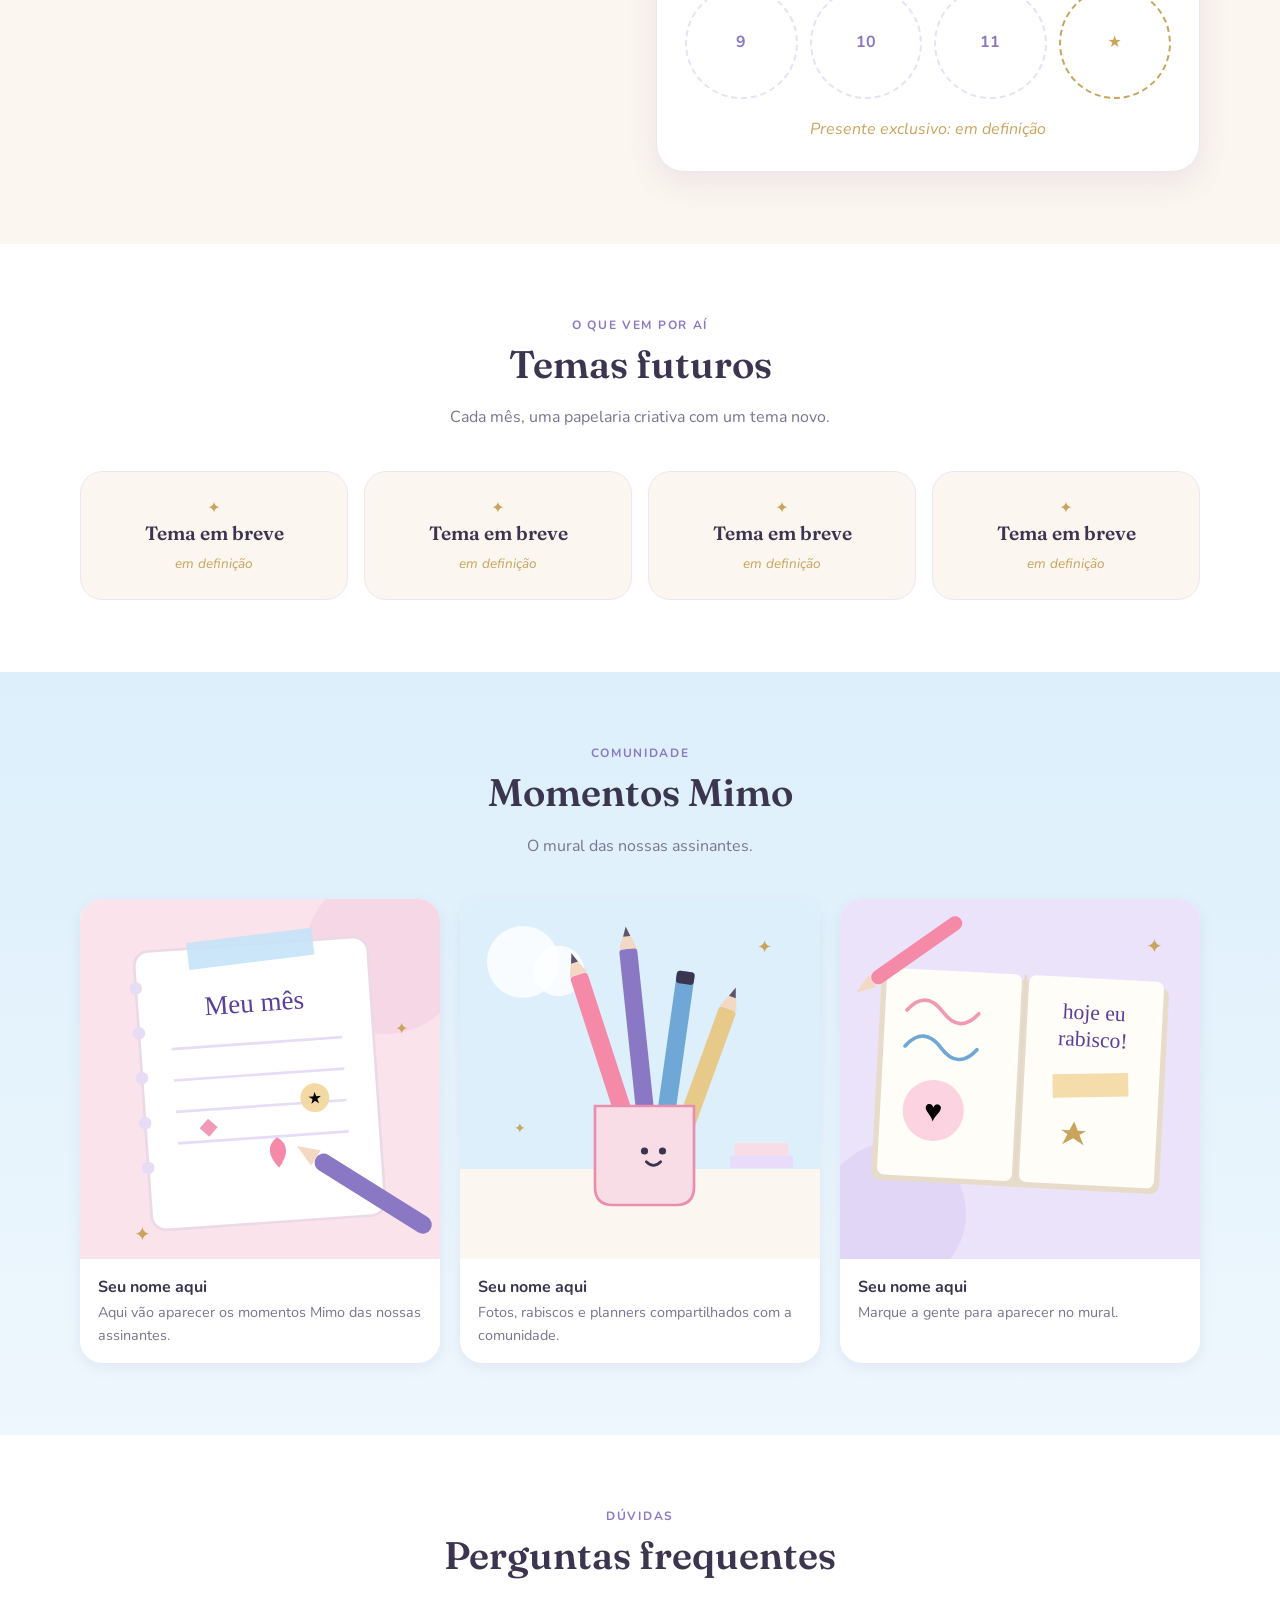
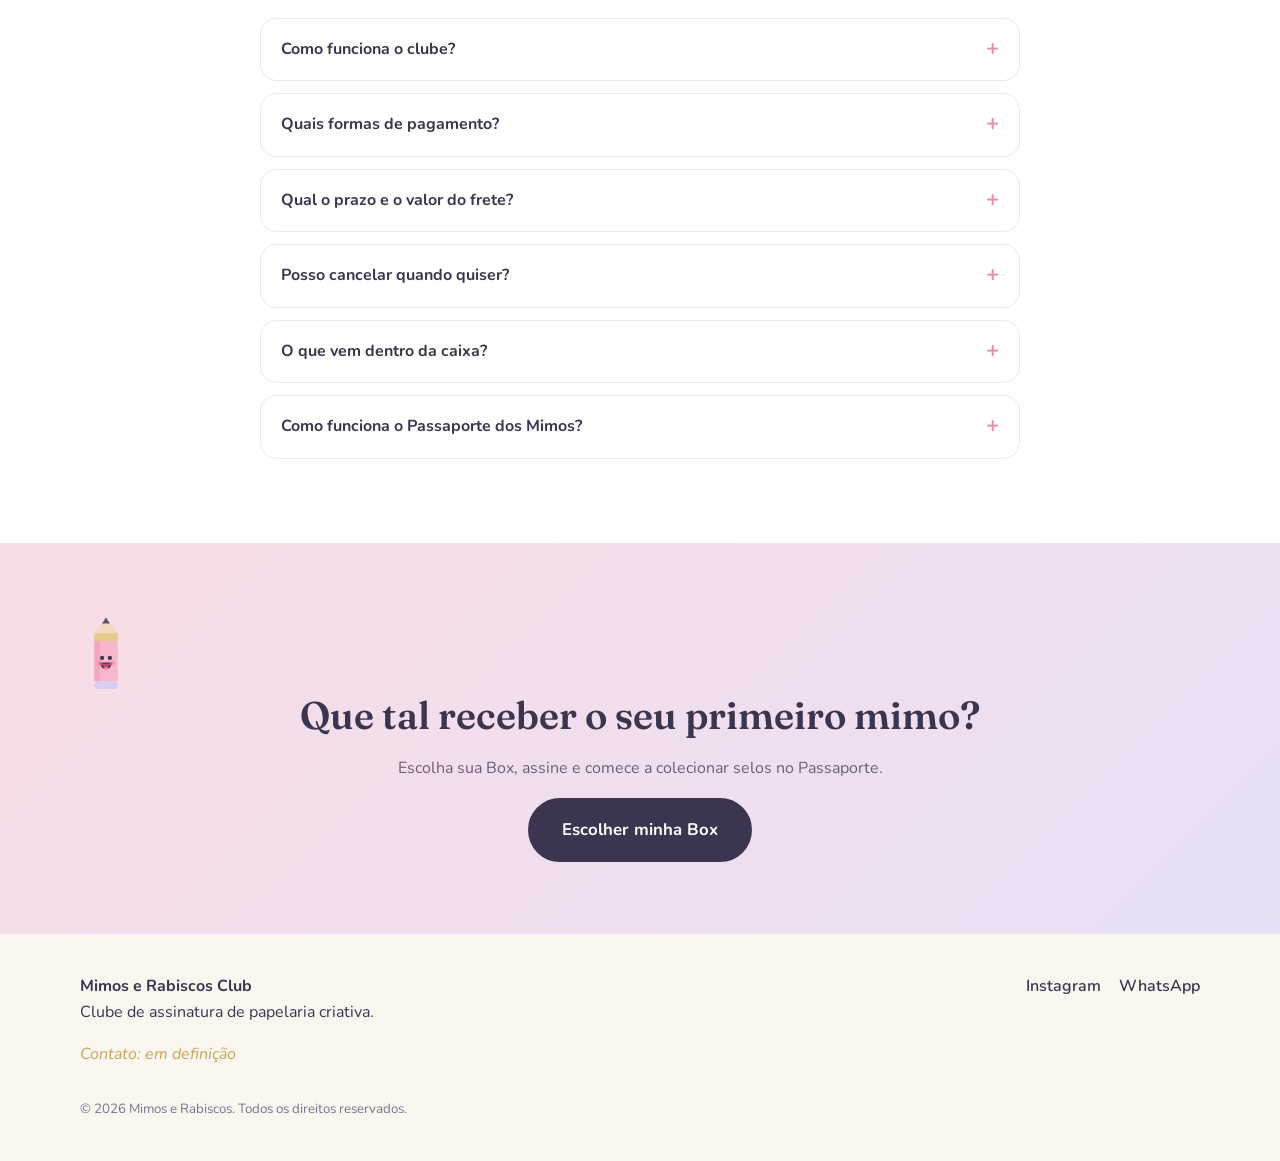
==== commit 3ab696d7: "Etapa 1 (SEO e desempenho): title/description/OG/canonical, JSON-LD, robots.txt, sitemap.xml, pagina" ====
--- a/index.html
+++ b/index.html
@@ -3,16 +3,24 @@
 <head>
   <meta charset="utf-8">
   <meta name="viewport" content="width=device-width, initial-scale=1">
-  <title>Mimos e Rabiscos Club</title>
-  <meta name="description" content="Clube de assinatura de papelaria: todo mês uma caixa com tema, produtos e surpresas.">
+  <title>Mimos e Rabiscos Club | Assinatura de papelaria mensal</title>
+  <meta name="description" content="Clube de assinatura de papelaria: receba todo mês uma caixa de papelaria com tema, produtos escolhidos e surpresas. Conheça a Mimobox, Encantobox e Dream Box.">
+  <link rel="canonical" href="https://caua080519.github.io/mimos-e-rabiscos-club/">
+  <meta name="theme-color" content="#dceffb">
+  <meta property="og:type" content="website">
+  <meta property="og:locale" content="pt_BR">
+  <meta property="og:site_name" content="Mimos e Rabiscos Club">
+  <meta property="og:title" content="Mimos e Rabiscos Club | Assinatura de papelaria mensal">
+  <meta property="og:description" content="Todo mês, uma caixa de papelaria com tema, produtos escolhidos e surpresas na sua porta.">
+  <meta property="og:url" content="https://caua080519.github.io/mimos-e-rabiscos-club/">
+  <meta name="twitter:card" content="summary">
   <link rel="preconnect" href="https://fonts.googleapis.com">
   <link rel="preconnect" href="https://fonts.gstatic.com" crossorigin>
   <link href="https://fonts.googleapis.com/css2?family=Fraunces:opsz,wght@9..144,500;9..144,600&family=Nunito:wght@400;600;700&family=Chewy&display=swap" rel="stylesheet">
-  <meta name="theme-color" content="#dceffb">
-  <meta property="og:type" content="website">
-  <meta property="og:title" content="Mimos e Rabiscos Club">
-  <meta property="og:description" content="Clube de assinatura de papelaria: todo mês uma caixa com tema, produtos e surpresas.">
   <link rel="icon" href="assets/lapis.svg" type="image/svg+xml">
+  <script type="application/ld+json">
+  {"@context":"https://schema.org","@type":"Organization","name":"Mimos e Rabiscos Club","description":"Clube de assinatura de papelaria: uma caixa de papelaria com tema, produtos escolhidos e surpresas todo mês.","url":"https://caua080519.github.io/mimos-e-rabiscos-club/","logo":"https://caua080519.github.io/mimos-e-rabiscos-club/assets/lapis.svg"}
+  </script>
   <link rel="stylesheet" href="css/styles.css">
 </head>
 <body>
@@ -30,6 +38,7 @@
 </header>
 
 <main>
+  <noscript><p class="noscript">Para ver as Boxes, os valores e o restante do conteúdo, ative o JavaScript no seu navegador.</p></noscript>
   <section class="hero">
     <div class="container hero__in">
       <div class="hero__text">
@@ -76,7 +85,7 @@
       <header class="section__head">
         <p class="eyebrow">Escolha a sua</p>
         <h2>Nossas Boxes</h2>
-        <p class="sub">Três jeitos de receber um mimo todo mês.</p>
+        <p class="sub">Três boxes de papelaria, três jeitos de receber um mimo todo mês.</p>
       </header>
       <div class="plans" id="plans"></div>
       <p class="note" id="shipping-note"></p>
@@ -88,6 +97,7 @@
       <header class="section__head">
         <p class="eyebrow">Lado a lado</p>
         <h2>Compare os planos</h2>
+        <p class="sub">Veja o que muda de uma Box para outra.</p>
       </header>
       <p class="swipe-hint">Deslize para o lado para ver tudo →</p>
       <div class="table-wrap"><table class="compare" id="compare"></table></div>
@@ -144,6 +154,7 @@
       <header class="section__head">
         <p class="eyebrow">O que vem por aí</p>
         <h2>Temas futuros</h2>
+        <p class="sub">Cada mês, uma papelaria criativa com um tema novo.</p>
       </header>
       <div class="future" id="future"></div>
     </div>
@@ -184,6 +195,7 @@
   <div class="container footer__in">
     <div>
       <strong id="f-brand"></strong>
+      <p>Clube de assinatura de papelaria criativa.</p>
       <p id="f-contact"></p>
     </div>
     <div class="footer__links" id="f-social"></div>
--- a/css/styles.css
+++ b/css/styles.css
@@ -105,7 +105,6 @@
 .plan__badge { position: absolute; top: -13px; left: 50%; transform: translateX(-50%); background: var(--ink); color: var(--white); font-size: .7rem; font-weight: 700; letter-spacing: .1em; padding: .4em 1.1em; border-radius: 999px; white-space: nowrap; }
 .plan:nth-child(3) .plan__badge { background: var(--gold); }
 .plan__blurb { color: var(--muted); }
-.plan__items { display: inline-block; align-self: flex-start; background: var(--lilac); color: var(--ink); font-size: .8rem; font-weight: 700; padding: .25em .8em; border-radius: 999px; margin-bottom: .6em; }
 .plan__price strong { font-family: var(--font-h); font-size: 2.2rem; }
 .plan__price span { color: var(--muted); }
 .plan ul { list-style: none; padding: 0; margin: 8px 0 24px; flex: 1; }
@@ -320,7 +319,6 @@
 .plan__art--dream-box { background: linear-gradient(135deg, #e7def7, #f4effb); }
 .plan h3 { font-size: 1.45rem; margin-bottom: .2em; }
 .plan li { font-size: .92rem; }
-.reassure { text-align: center; color: var(--ink); font-weight: 600; margin: 28px auto 0; max-width: 52ch; }
 .swipe-hint { display: none; text-align: center; font-size: .8rem; color: var(--muted); margin: 0 0 8px; }
 
 /* CTA fixo (só celular) */
@@ -431,3 +429,12 @@
   *, *::before, *::after { animation: none !important; transition: none !important; }
   .js .reveal { opacity: 1; transform: none; }
 }
+
+/* Página 404 e aviso sem JavaScript */
+.noscript { margin: 0; padding: 12px 16px; text-align: center; background: #fff7e0; font-size: .92rem; }
+.notfound { min-height: 100vh; display: grid; place-items: center; text-align: center; padding: 48px 0;
+  background: linear-gradient(180deg, var(--sky), var(--white)); }
+.notfound__pencil { margin-bottom: 8px; animation: wiggle 3s ease-in-out infinite; }
+.notfound h1 { font-size: clamp(1.9rem, 6vw, 3rem); }
+.notfound .lead { margin-inline: auto; }
+.notfound__btns { display: flex; flex-wrap: wrap; gap: 12px; justify-content: center; margin-top: 20px; }
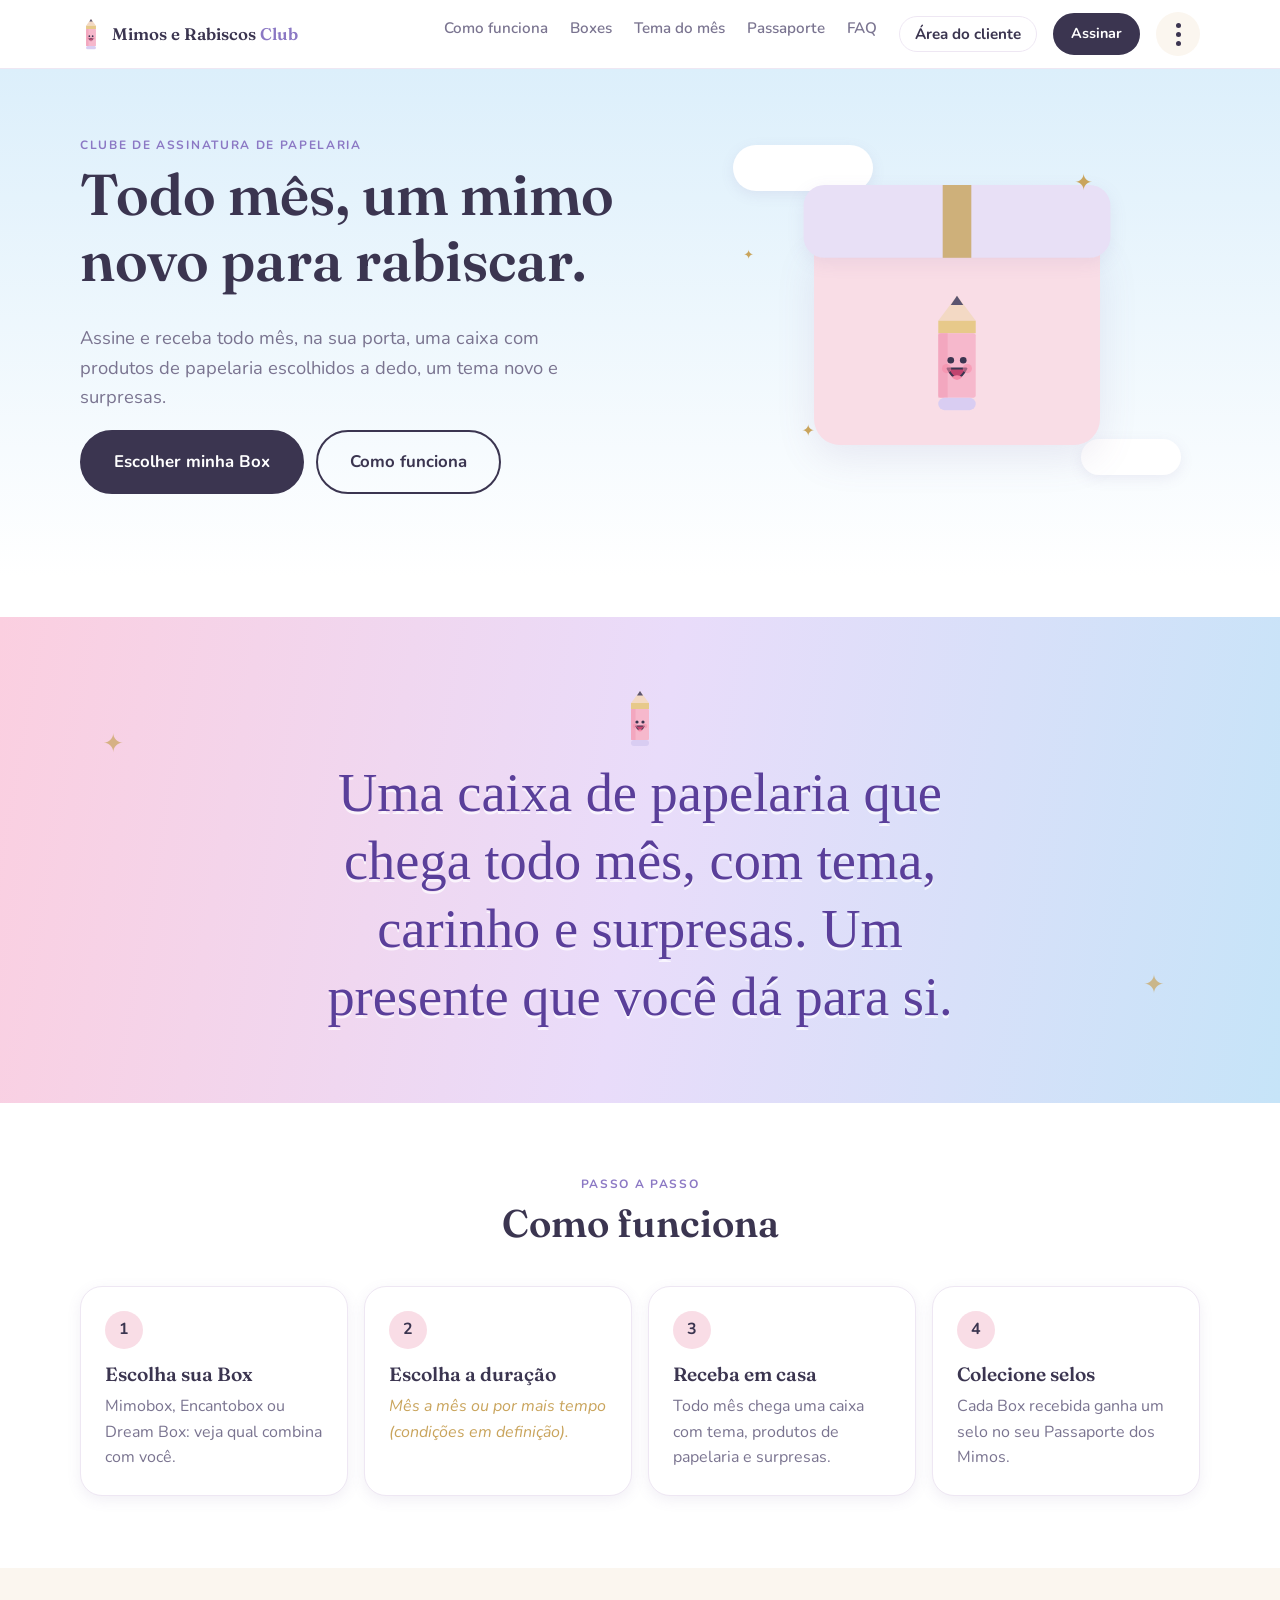
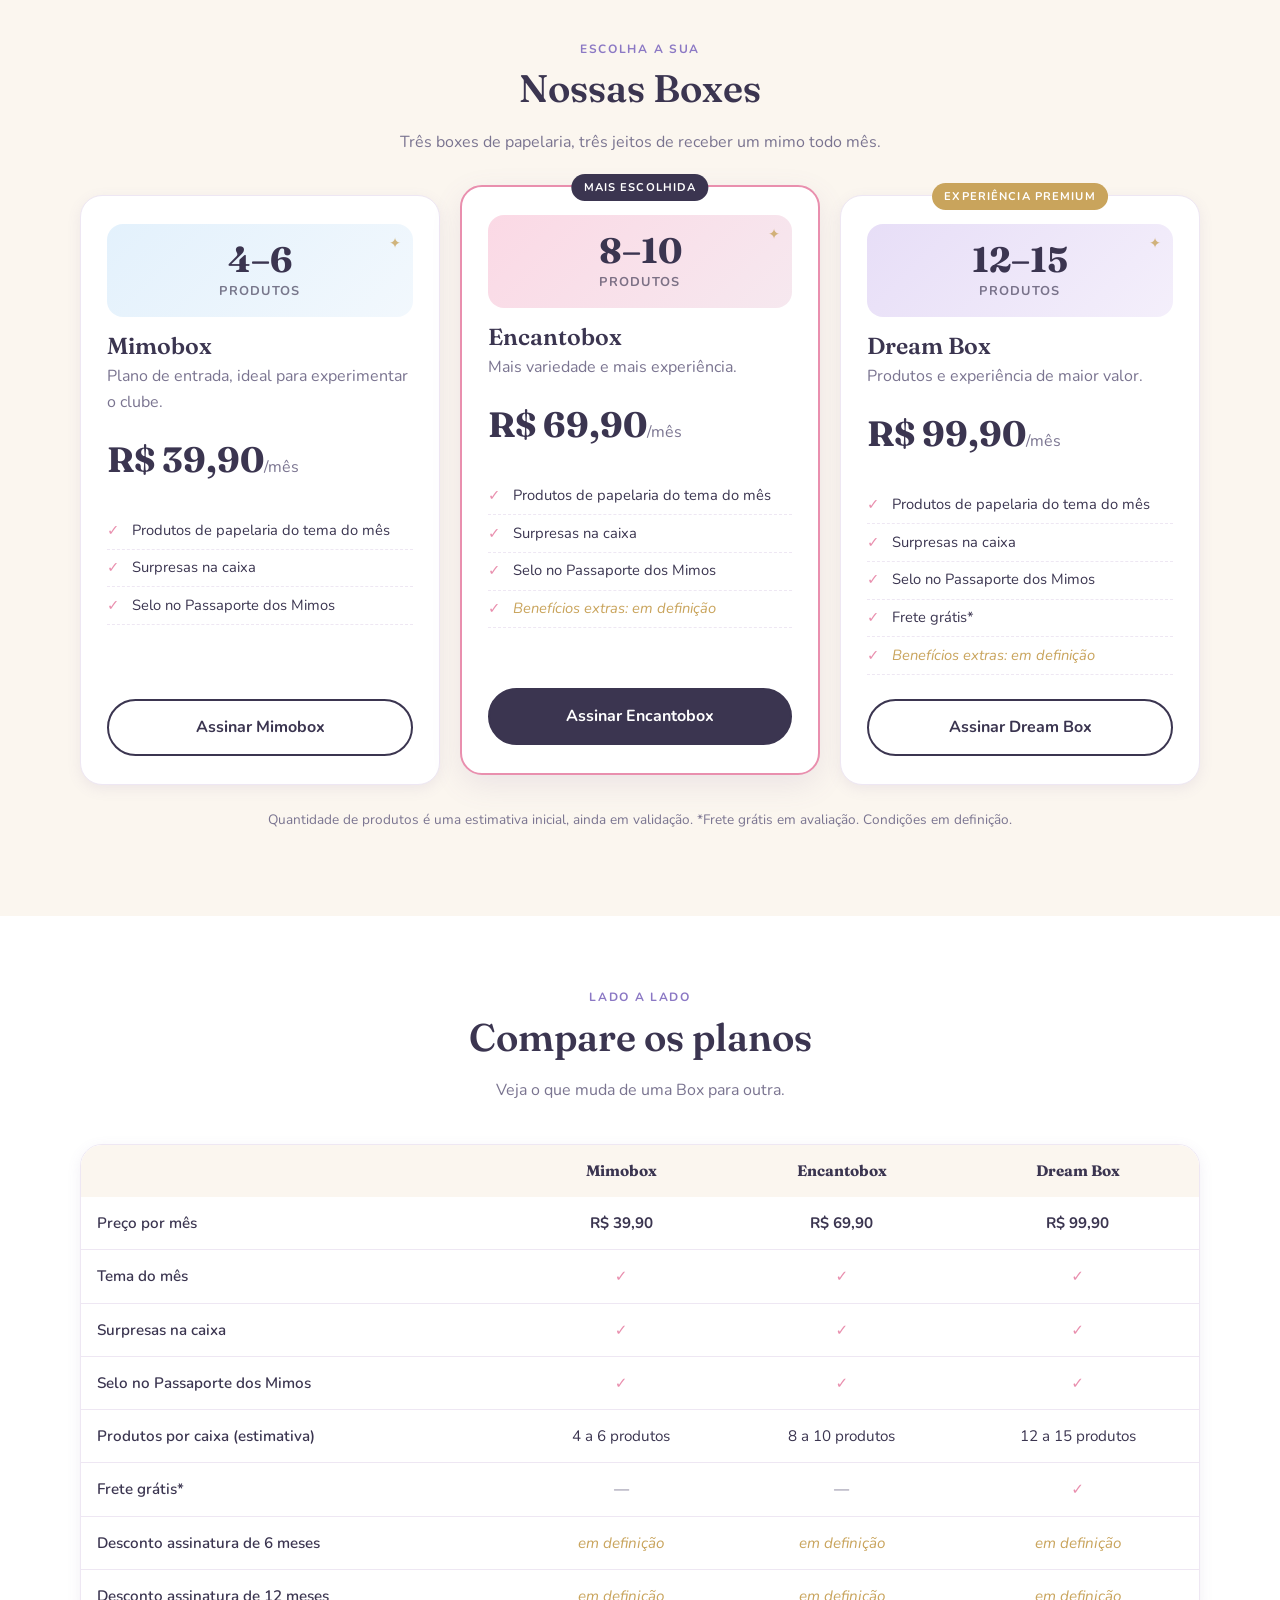
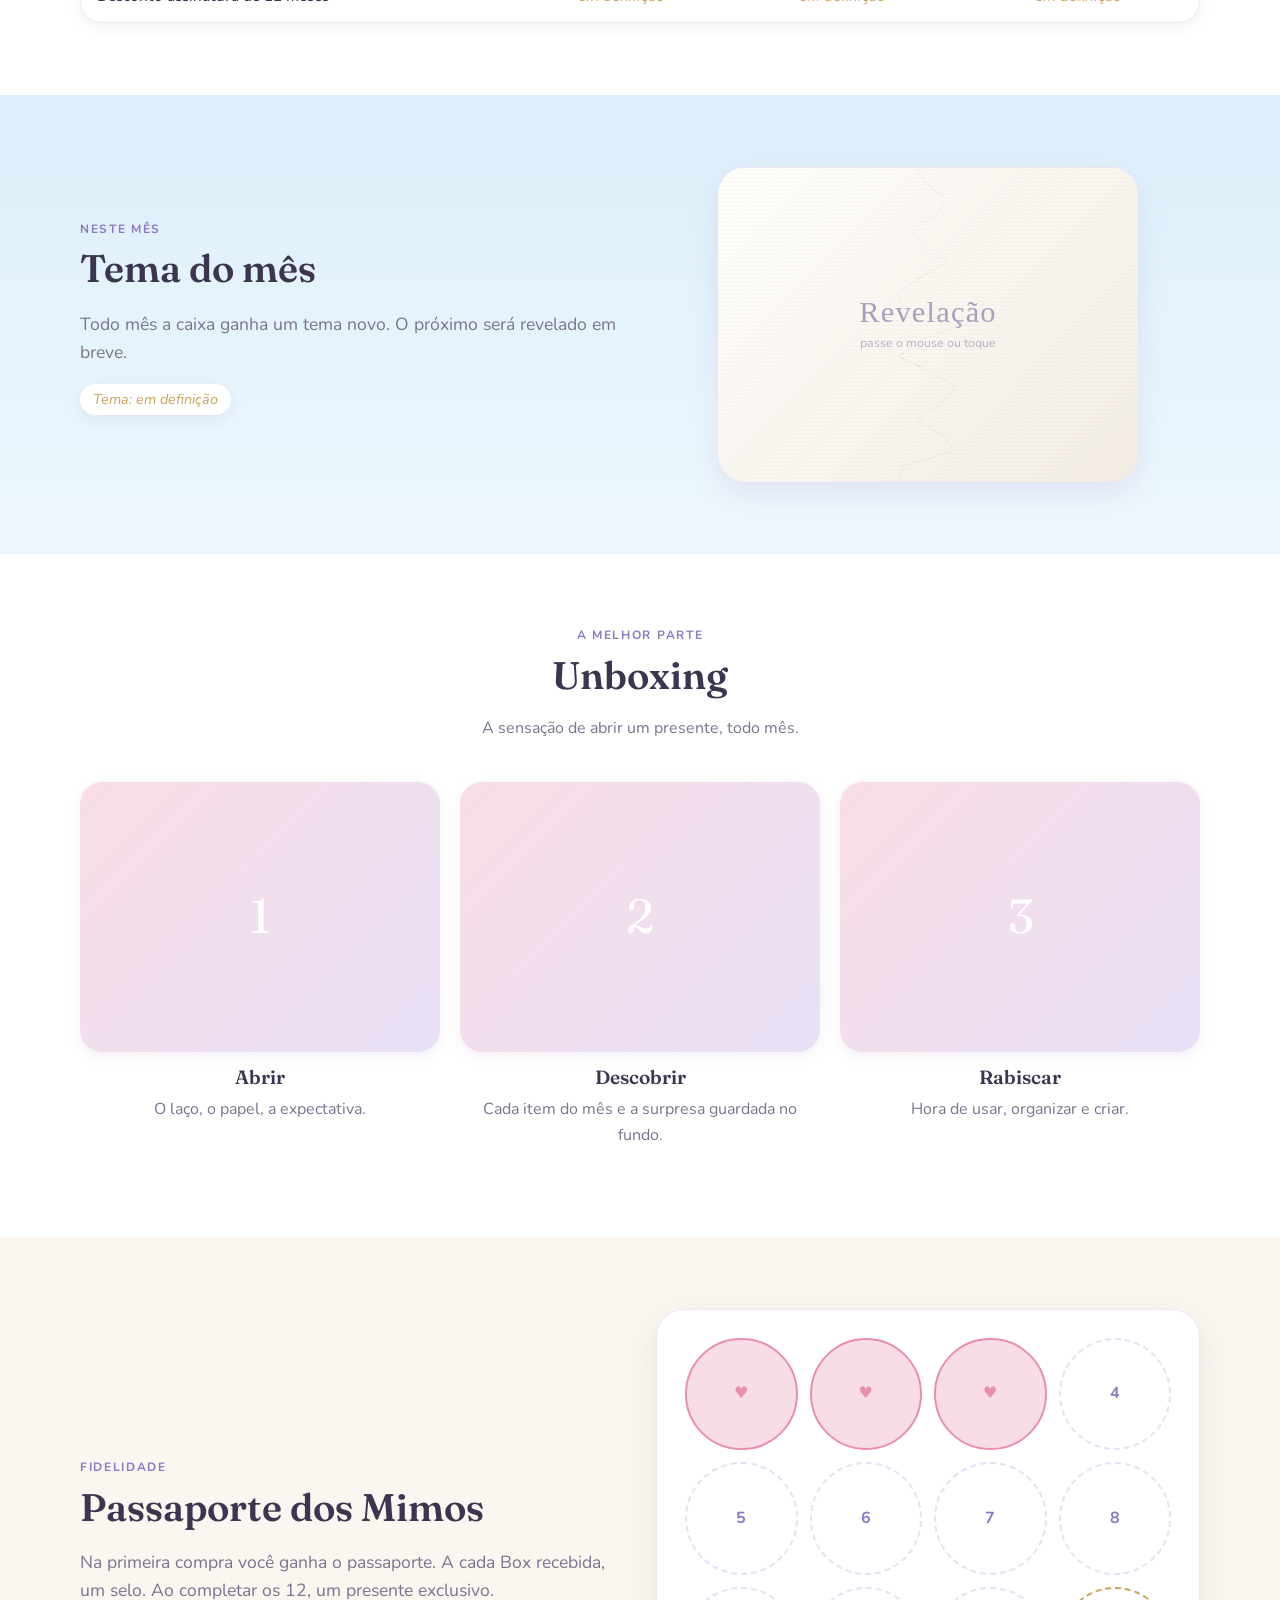
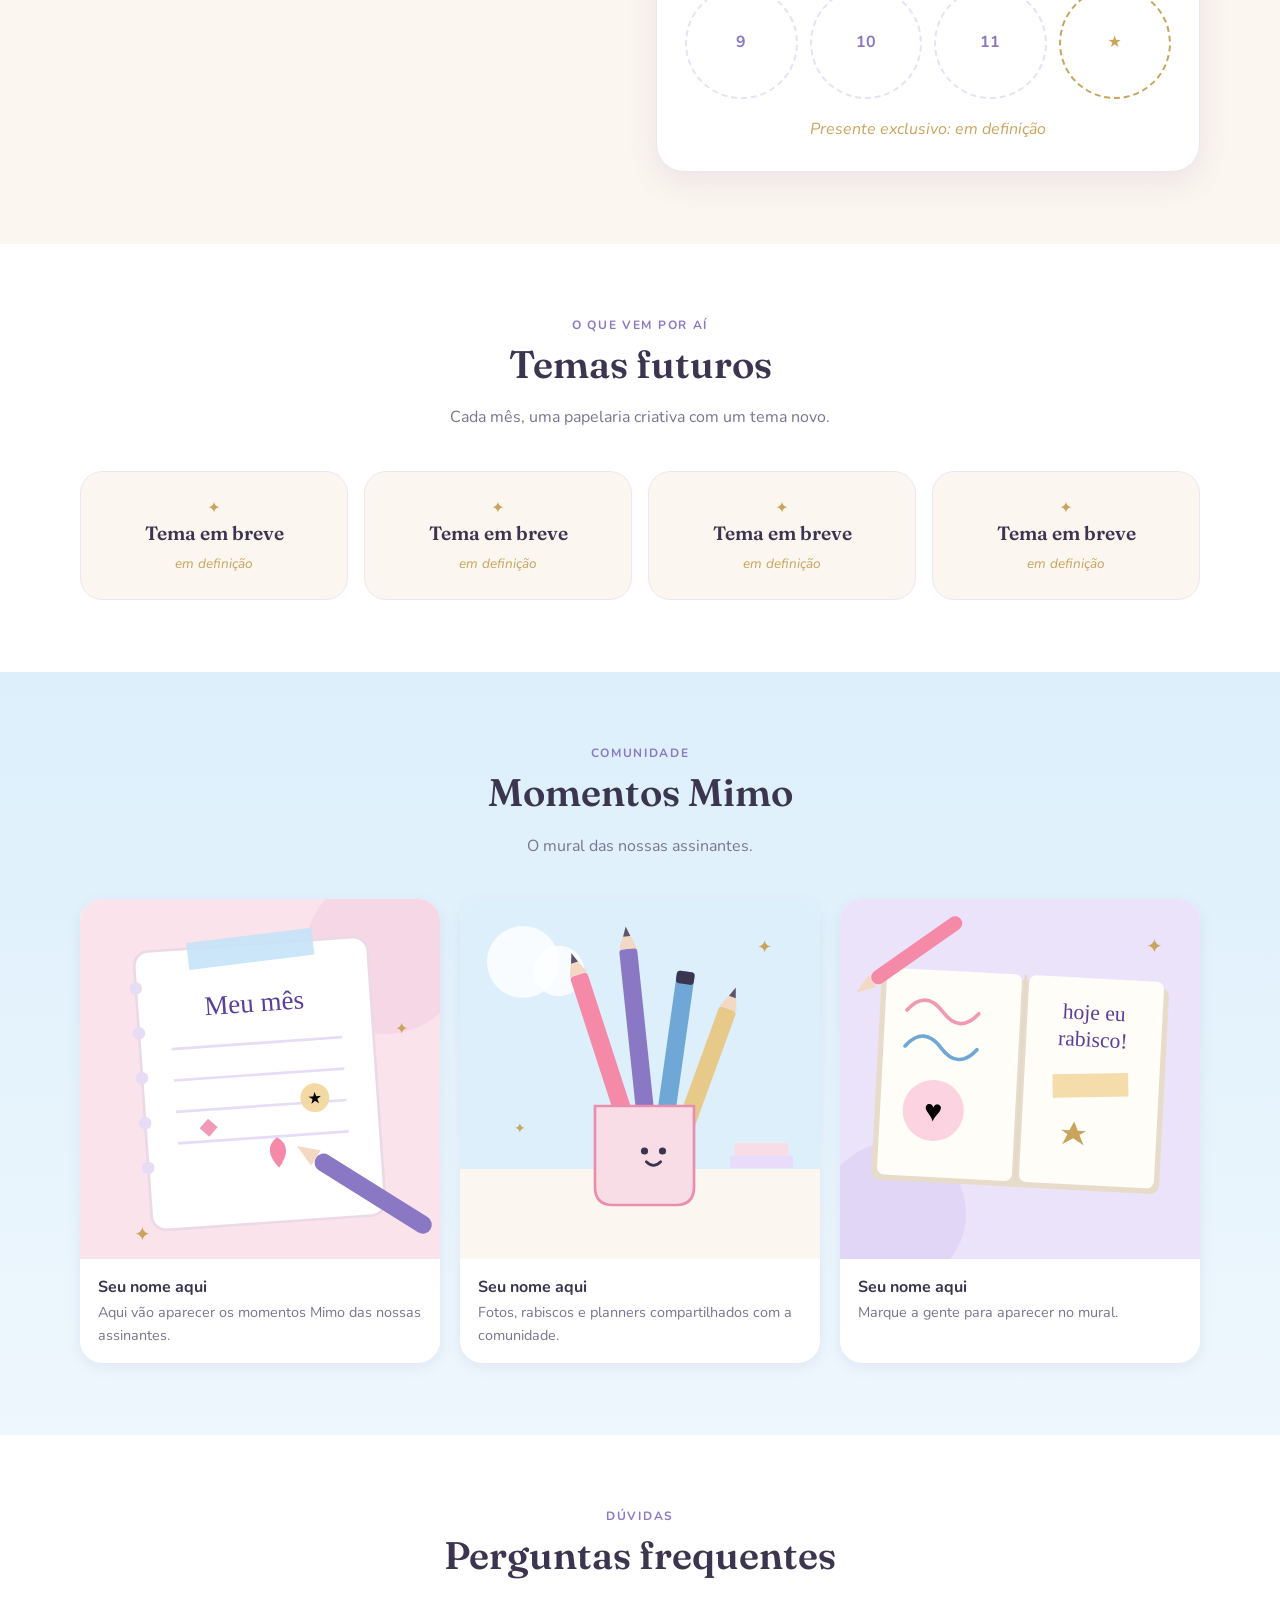
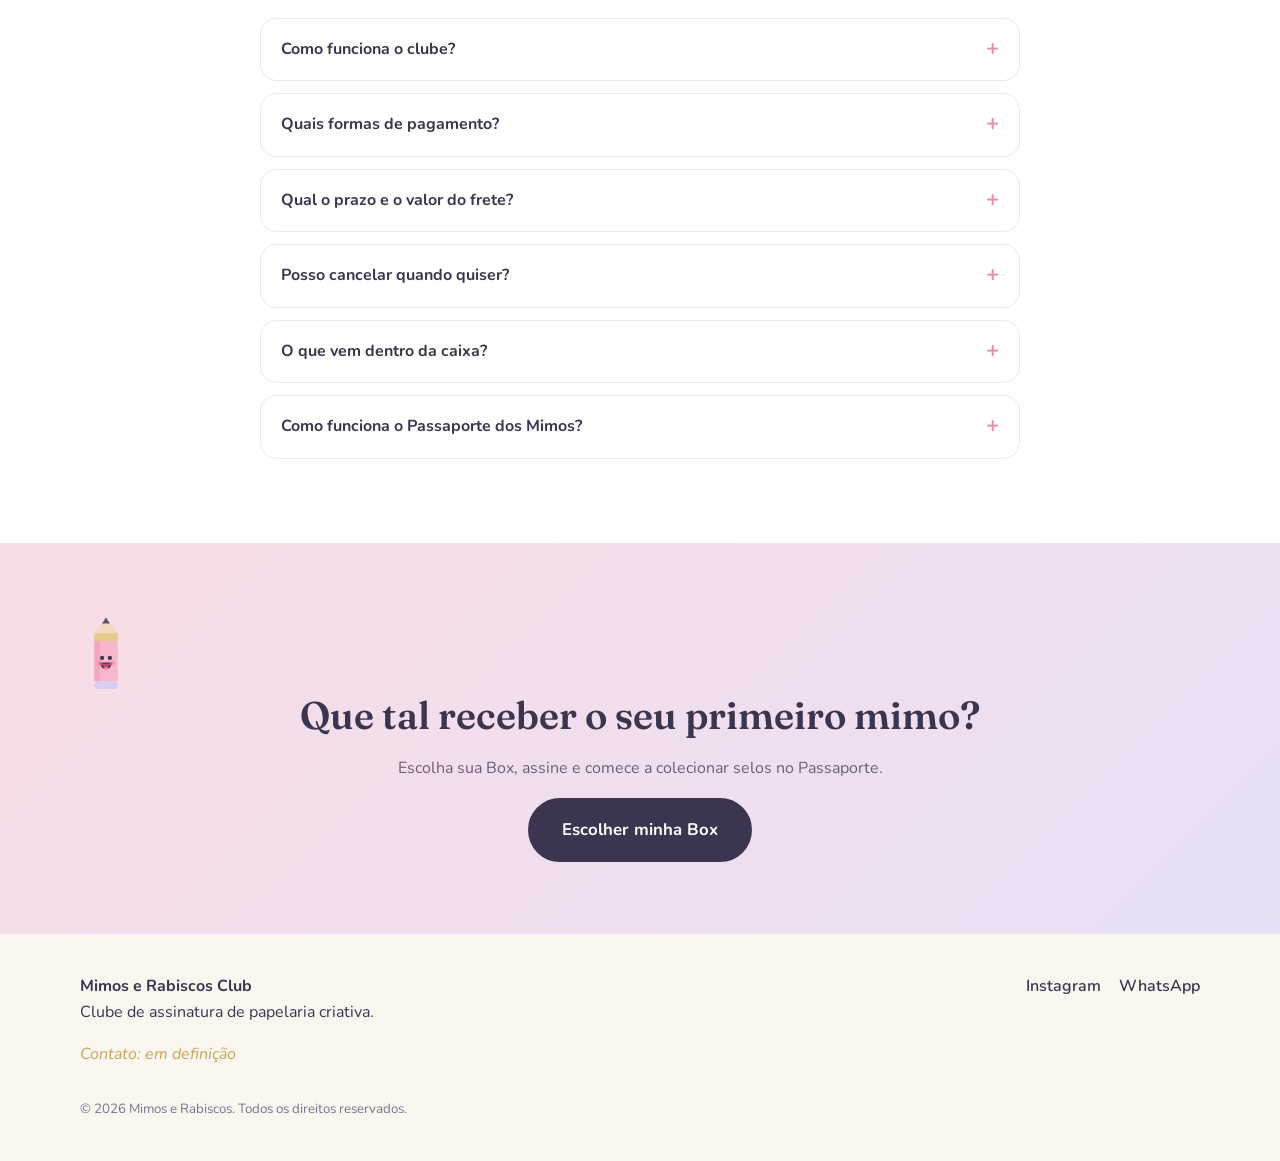
==== commit 77d1ba30: "Menu dos tres pontinhos, modo escuro, Minha conta (foto e apelido), sessao continua e login volta a " ====
--- a/index.html
+++ b/index.html
@@ -1,8 +1,9 @@
-﻿<!doctype html>
+<!doctype html>
 <html lang="pt-BR">
 <head>
   <meta charset="utf-8">
   <meta name="viewport" content="width=device-width, initial-scale=1">
+  <script src="js/theme-init.js"></script>
   <title>Mimos e Rabiscos Club | Assinatura de papelaria mensal</title>
   <meta name="description" content="Clube de assinatura de papelaria: receba todo mês uma caixa de papelaria com tema, produtos escolhidos e surpresas. Conheça a Mimobox, Encantobox e Dream Box.">
   <link rel="canonical" href="https://caua080519.github.io/mimos-e-rabiscos-club/">
@@ -207,6 +208,7 @@
 
 <script src="js/data.js"></script>
 <script src="js/app.js"></script>
+<script src="js/menu.js"></script>
 </body>
 </html>
 
--- a/css/styles.css
+++ b/css/styles.css
@@ -58,7 +58,9 @@
 .logo em { font-style: normal; color: var(--lilac-d); }
 .nav { display: none; gap: 22px; }
 .nav a { text-decoration: none; font-weight: 600; font-size: .95rem; color: var(--muted); }
-.nav a:hover { color: var(--ink); }
+.nav a:hover, .nav a.is-active { color: var(--ink); }
+.nav a { position: relative; }
+.nav a.is-active::after { content: ""; position: absolute; left: 0; right: 0; bottom: -6px; height: 2px; border-radius: 2px; background: var(--pink-d); }
 .burger { width: 42px; height: 42px; border: 0; background: var(--beige); border-radius: 50%; display: grid; place-content: center; gap: 5px; cursor: pointer; }
 .burger span { width: 18px; height: 2px; background: var(--ink); display: block; border-radius: 2px; }
 .menu-open .nav { display: flex; flex-direction: column; position: absolute; top: 68px; left: 0; right: 0; background: var(--white); padding: 18px 24px 24px; gap: 14px; box-shadow: var(--shadow); }
@@ -336,6 +338,16 @@
   .swipe-hint { display: block; }
   .compare th, .compare td { padding: 12px 12px; }
   .burger { width: 44px; height: 44px; }
+  .btn--small { min-height: 40px; display: inline-flex; align-items: center; justify-content: center; }
+  .logo { min-height: 44px; }
+  .footer__links a { display: inline-block; padding: .7em .4em; margin: 0 -.4em; }
+  .plan__badge { font-size: .72rem; }
+  /* Tabela comparativa: a coluna dos itens fica fixa ao rolar para o lado */
+  .compare tbody th { position: sticky; left: 0; background: var(--white); z-index: 1; box-shadow: 1px 0 0 var(--line); min-width: 132px; }
+  .compare thead th:first-child { position: sticky; left: 0; background: var(--beige); z-index: 1; }
+  /* Menu aberto: botões e links confortáveis para o toque */
+  .menu-open .nav { max-height: calc(100vh - 68px); overflow-y: auto; }
+  .menu-open .nav a { display: block; }
   .menu-open .nav a { padding: .6em 0; font-size: 1.05rem; }
   .faq summary { padding: 18px 0; min-height: 52px; }
   .sticky-cta {
@@ -346,6 +358,16 @@
   }
   .sticky-cta.is-on { transform: none; opacity: 1; }
   .footer { padding-bottom: 96px; }
+}
+
+/* Tablet (761–879px): cards das Boxes não esticam e os passos ficam 2 por linha */
+@media (min-width: 761px) and (max-width: 879px) {
+  .plans { max-width: 520px; margin-inline: auto; gap: 28px; }
+  .steps { grid-template-columns: repeat(2, 1fr); }
+}
+/* Monitor grande: um pouco mais de respiro no conteúdo */
+@media (min-width: 1500px) {
+  .container { width: min(1240px, 100% - 64px); }
 }
 
 /* Cabeçalho em telas pequenas */
@@ -438,3 +460,62 @@
 .notfound h1 { font-size: clamp(1.9rem, 6vw, 3rem); }
 .notfound .lead { margin-inline: auto; }
 .notfound__btns { display: flex; flex-wrap: wrap; gap: 12px; justify-content: center; margin-top: 20px; }
+
+/* Link Entrar no menu */
+.nav__login { font-weight: 700 !important; color: var(--ink) !important; }
+@media (min-width: 880px) { .nav__login { border: 1.5px solid var(--line); border-radius: 999px; padding: .35em 1em; } }
+
+/* Produtos do tema do mês (vem do painel) */
+.theme__products { margin: 0 0 14px; padding-left: 1.2em; color: var(--muted); }
+
+/* ===== Menu dos três pontinhos ===== */
+.kebab { width: 44px; height: 44px; border-radius: 50%; border: 0; background: var(--beige); display: grid; place-content: center; cursor: pointer; flex: none; }
+.kebab span, .kebab span::before, .kebab span::after { display: block; width: 5px; height: 5px; border-radius: 50%; background: var(--ink); content: ""; position: relative; }
+.kebab span::before { position: absolute; top: -9px; left: 0; }
+.kebab span::after { position: absolute; top: 9px; left: 0; }
+.kebab:hover { background: var(--lilac); }
+.kebab-menu { position: absolute; right: 16px; top: calc(100% + 8px); width: min(310px, calc(100vw - 32px)); background: var(--white); border: 1px solid var(--line); border-radius: 20px; box-shadow: var(--shadow); padding: 8px; z-index: 40; max-height: calc(100vh - 90px); overflow-y: auto; }
+.kebab-menu[hidden] { display: none; }
+.kebab-menu__who { display: flex; gap: 12px; align-items: center; padding: 10px; border-bottom: 1px solid var(--line); margin-bottom: 6px; }
+.kebab-menu__who img, .kebab-menu__ini { width: 44px; height: 44px; border-radius: 50%; object-fit: cover; flex: none; }
+.kebab-menu__ini { display: grid; place-items: center; background: var(--pink); color: var(--ink); font-weight: 700; font-family: var(--font-h); }
+.kebab-menu__who div { min-width: 0; }
+.kebab-menu__who strong, .kebab-menu__who small { display: block; overflow: hidden; text-overflow: ellipsis; white-space: nowrap; }
+.kebab-menu__who small { color: var(--muted); }
+.kebab-menu__group { padding: 4px 0; }
+.kebab-menu__group + .kebab-menu__group { border-top: 1px solid var(--line); }
+.kebab-menu a, .kebab-menu__out { display: flex; align-items: center; min-height: 44px; padding: .5em .9em; border-radius: 12px; text-decoration: none; color: var(--ink); font: inherit; font-weight: 600; background: none; border: 0; width: 100%; text-align: left; cursor: pointer; }
+.kebab-menu a:hover, .kebab-menu__out:hover { background: var(--beige); }
+.kebab-menu__out { color: #b3366b; }
+.kebab-menu__label { margin: 6px .9em 6px; font-size: .75rem; text-transform: uppercase; letter-spacing: .08em; color: var(--muted); font-weight: 700; }
+.kebab-menu__seg { display: grid; grid-template-columns: repeat(3, 1fr); gap: 4px; padding: 0 6px 6px; }
+.kebab-menu__seg button { font: inherit; font-size: .85rem; font-weight: 700; min-height: 40px; border: 1.5px solid var(--line); background: var(--white); color: var(--muted); border-radius: 12px; cursor: pointer; }
+.kebab-menu__seg button.is-on { background: var(--ink); color: var(--white); border-color: var(--ink); }
+.header__in { position: relative; }
+
+/* ===== Modo escuro ===== */
+:root[data-theme="dark"] {
+  color-scheme: dark;
+  --white: #1b1728; --beige: #241f35; --pink: #4a2c40; --pink-d: #f19ab8; --lilac: #372f58; --lilac-d: #b8a6f2;
+  --sky: #1b3049; --sky-d: #7fb4e0; --gold: #d9b56d; --ink: #f3eefc; --muted: #b5adca; --line: #3a3453;
+  --shadow: 0 10px 30px rgba(0, 0, 0, .45); --shadow-s: 0 4px 14px rgba(0, 0, 0, .35);
+}
+:root[data-theme="dark"] .header { background: rgba(27, 23, 40, .9); }
+:root[data-theme="dark"] .section--sky { background: linear-gradient(180deg, var(--sky), #17202f); }
+:root[data-theme="dark"] .statement { background: linear-gradient(100deg, #4a2c40 0%, #372f58 50%, #1f3a56 100%); }
+:root[data-theme="dark"] .statement__text { color: #f3eefc; text-shadow: 0 3px 0 rgba(0, 0, 0, .35); }
+:root[data-theme="dark"] .step:hover { background: linear-gradient(160deg, var(--white), var(--pink)); }
+:root[data-theme="dark"] .tear__art { background: radial-gradient(circle at 50% 40%, #3b3258 0%, var(--pink) 60%, var(--lilac) 100%); }
+:root[data-theme="dark"] .tear__art strong { color: #f3eefc; }
+:root[data-theme="dark"] .plan__art--mimobox { background: linear-gradient(135deg, #1f3a56, #1b2c42); }
+:root[data-theme="dark"] .plan__art--encantobox { background: linear-gradient(135deg, #4a2c40, #3a2434); }
+:root[data-theme="dark"] .plan__art--dream-box { background: linear-gradient(135deg, #372f58, #2c2647); }
+:root[data-theme="dark"] .pay__notice, :root[data-theme="dark"] .adm-warn, :root[data-theme="dark"] .noscript { background: #3b3118; border-color: #6b5a2a; color: var(--ink); }
+:root[data-theme="dark"] .error, :root[data-theme="dark"] .kebab-menu__out { color: #ff9cc0; }
+:root[data-theme="dark"] .hero__art .cloud { background: #2b2540; }
+:root[data-theme="dark"] .notfound { background: linear-gradient(180deg, var(--sky), var(--white)); }
+/* Celular pequeno: o cabeçalho ganhou o menu dos três pontinhos, então o botão do canto some (o logo e o menu levam aos mesmos lugares) */
+@media (max-width: 440px) {
+  .header .btn--small { display: none; }
+  .header__in { gap: 8px; }
+}
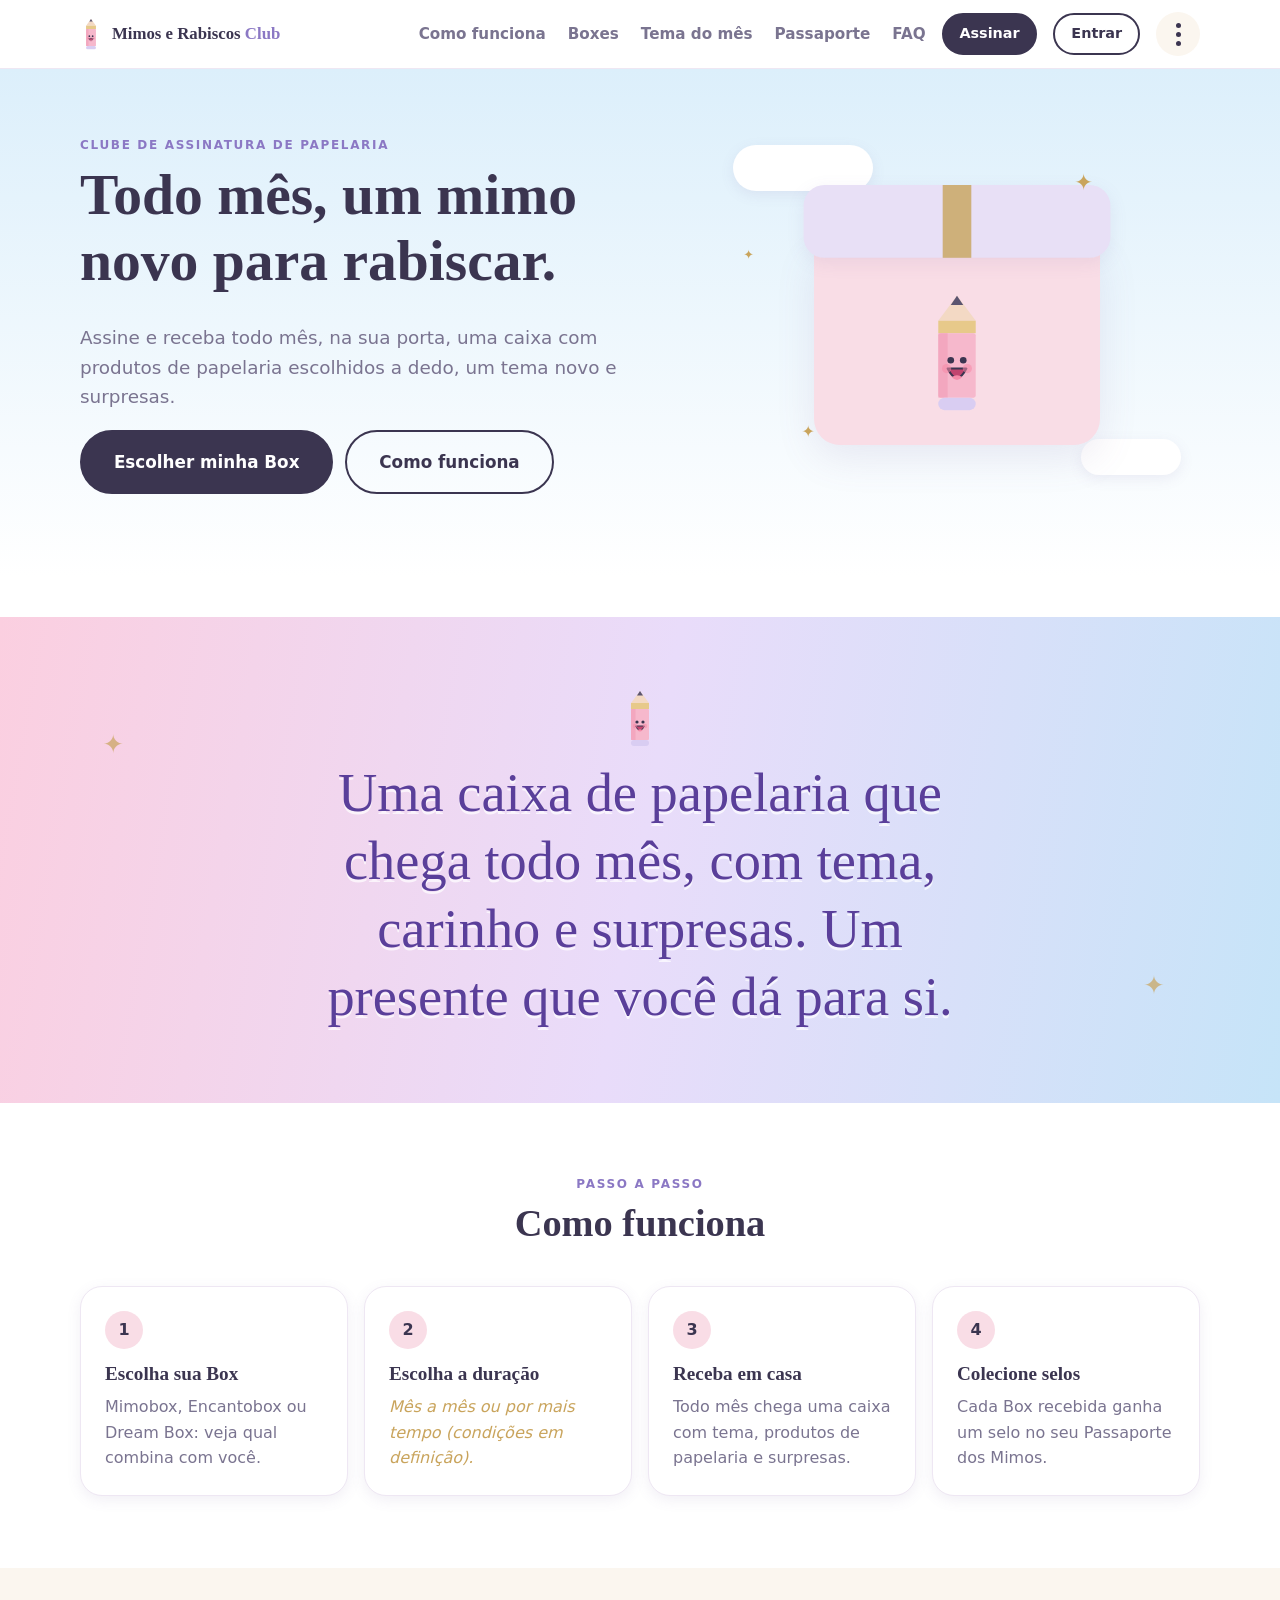
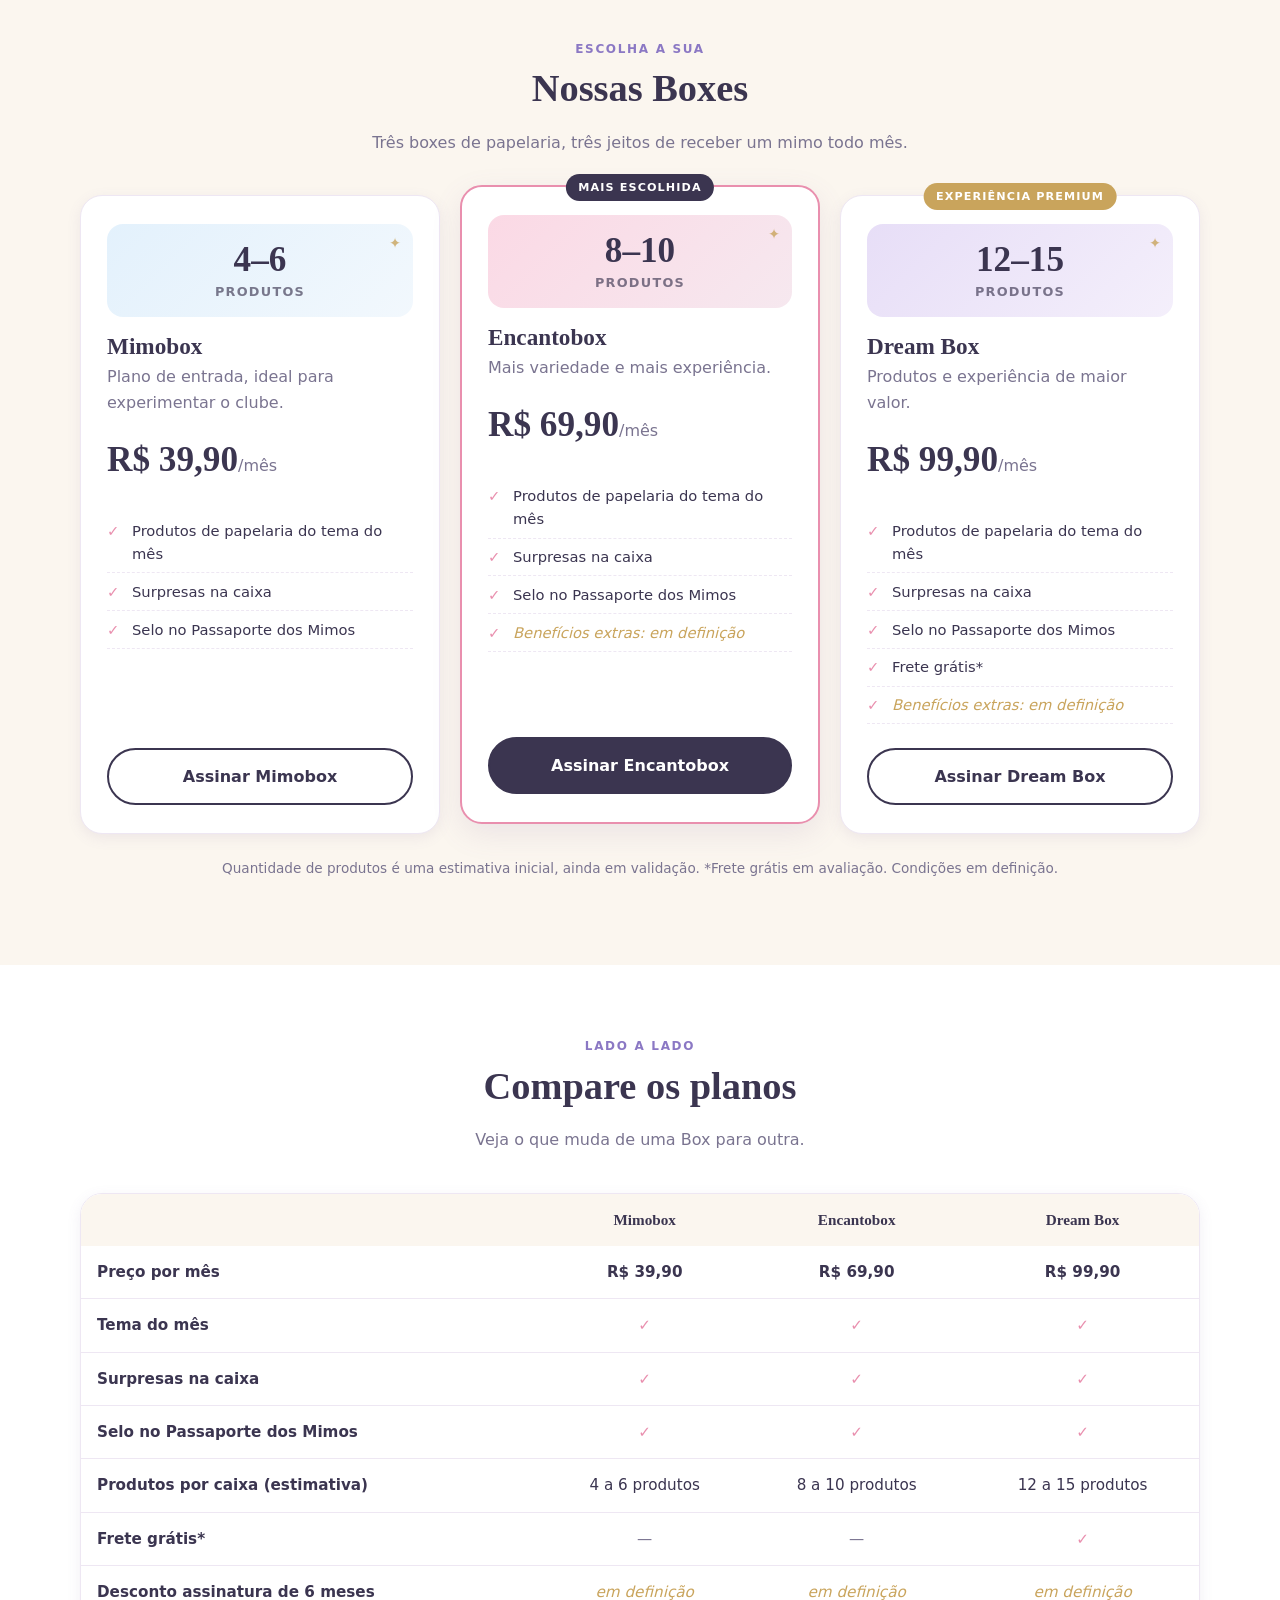
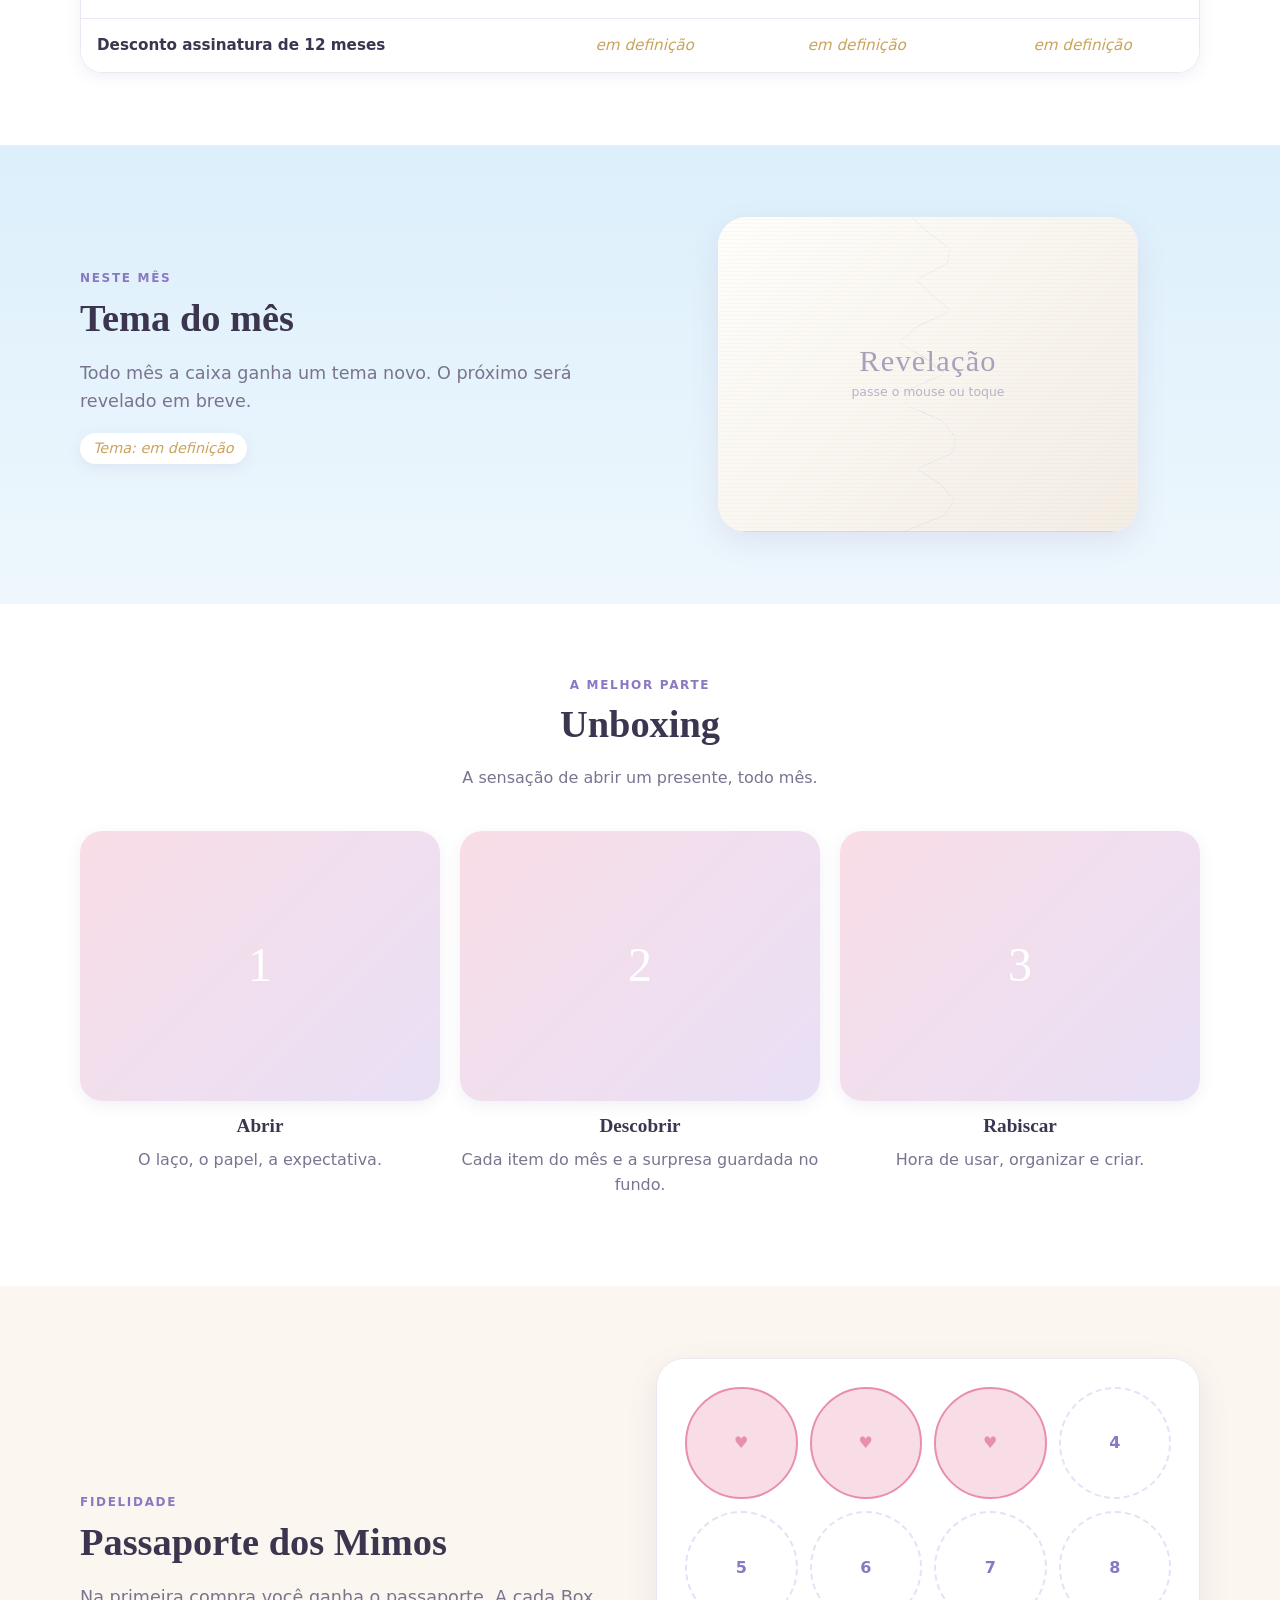
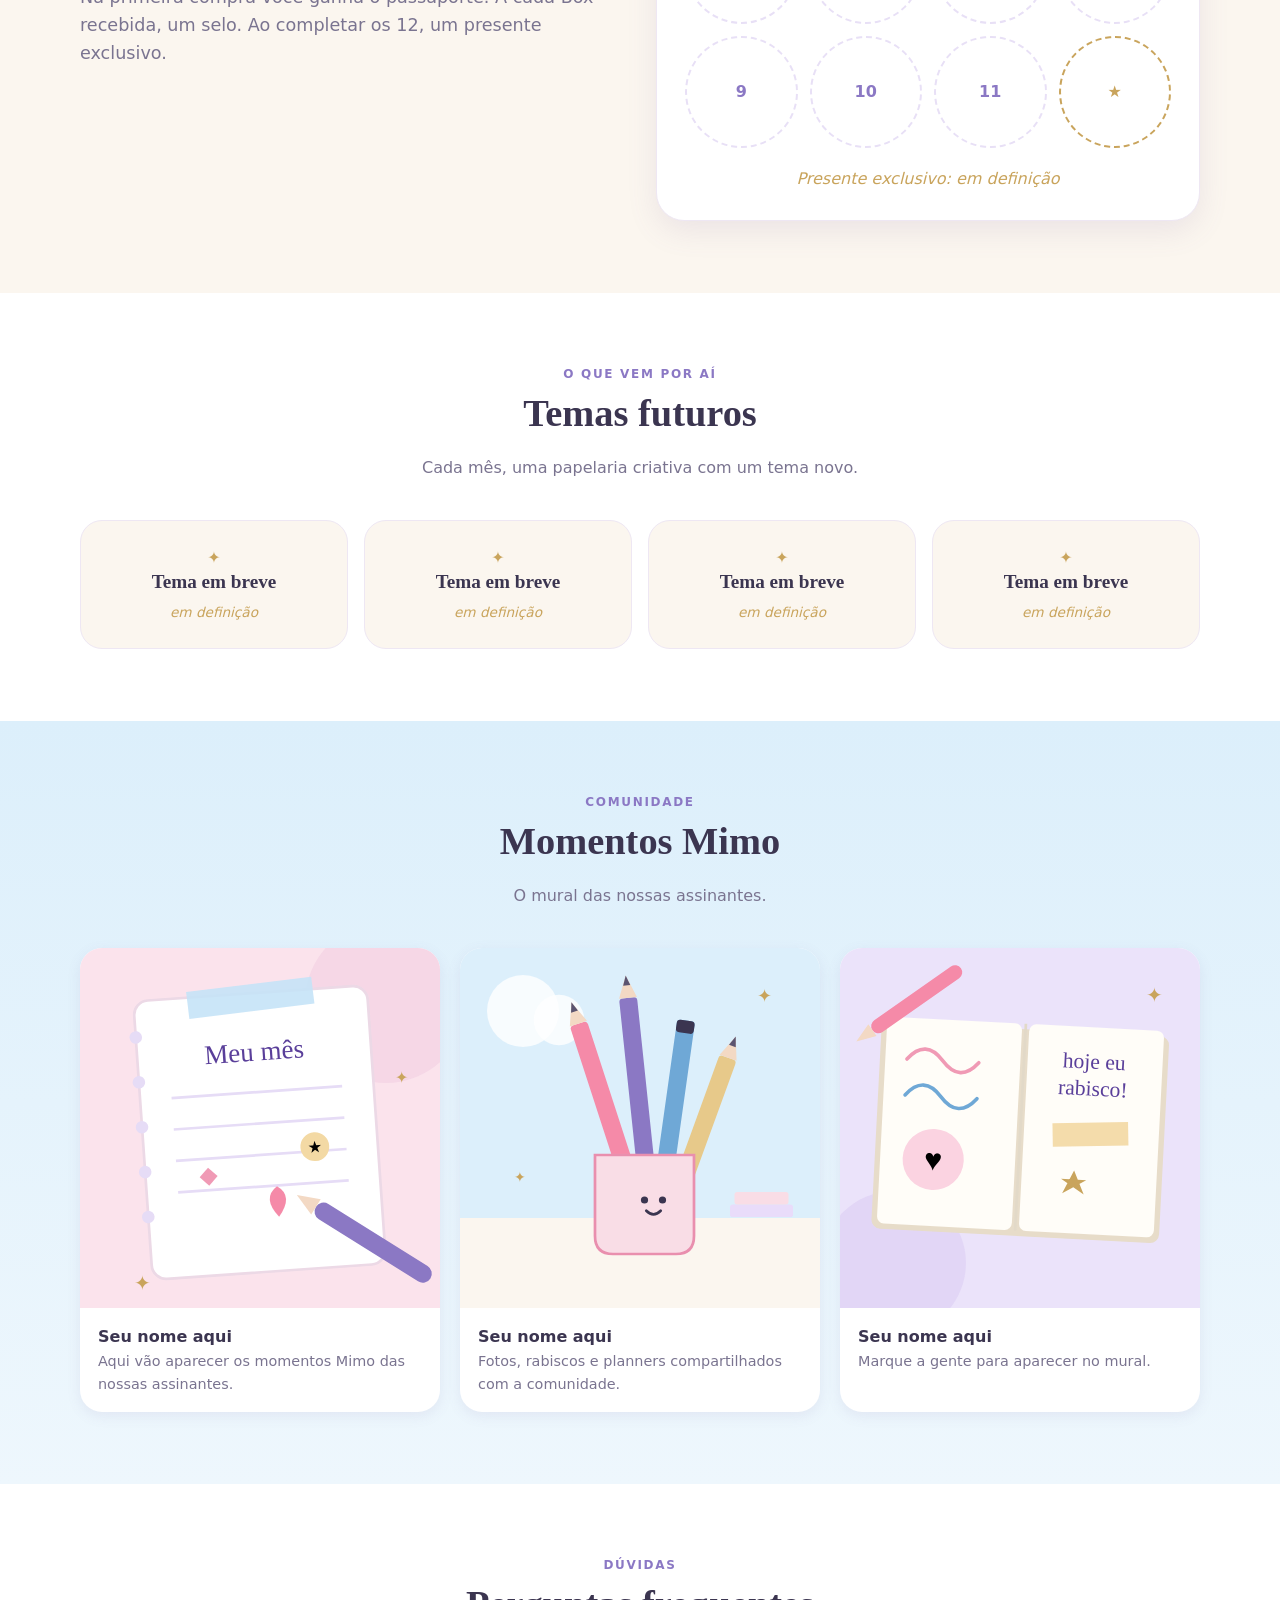
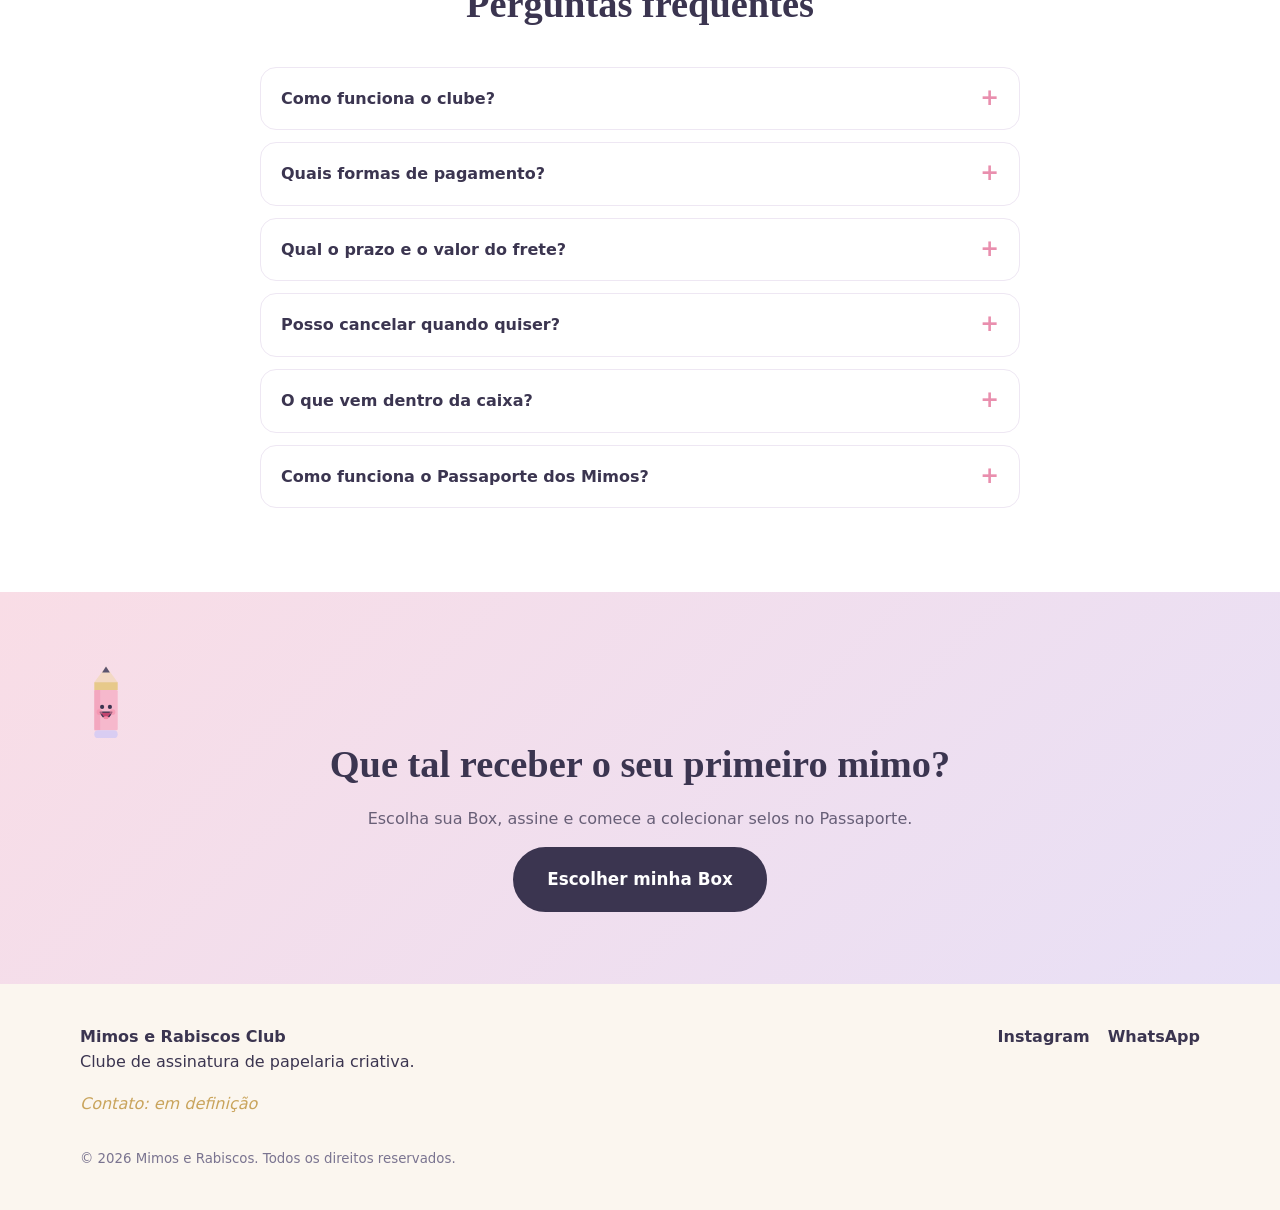
==== commit a8d3a647: "Seguranca: politica de conteudo (CSP) em todas as paginas, anti-clickjacking, notas internas fora do" ====
--- a/index.html
+++ b/index.html
@@ -3,6 +3,8 @@
 <head>
   <meta charset="utf-8">
   <meta name="viewport" content="width=device-width, initial-scale=1">
+  <meta http-equiv="Content-Security-Policy" content="default-src 'self'; script-src 'self' https://cdn.jsdelivr.net; style-src 'self' 'unsafe-inline' https://fonts.googleapis.com; font-src https://fonts.gstatic.com; img-src 'self' data: blob: https://qrhpahmgcgimmrmlfdcj.supabase.co; connect-src 'self' https://qrhpahmgcgimmrmlfdcj.supabase.co wss://qrhpahmgcgimmrmlfdcj.supabase.co; object-src 'none'; base-uri 'self'; form-action 'self'">
+  <meta name="referrer" content="strict-origin-when-cross-origin">
   <script src="js/theme-init.js"></script>
   <title>Mimos e Rabiscos Club | Assinatura de papelaria mensal</title>
   <meta name="description" content="Clube de assinatura de papelaria: receba todo mês uma caixa de papelaria com tema, produtos escolhidos e surpresas. Conheça a Mimobox, Encantobox e Dream Box.">
--- a/css/styles.css
+++ b/css/styles.css
@@ -516,6 +516,14 @@
 :root[data-theme="dark"] .notfound { background: linear-gradient(180deg, var(--sky), var(--white)); }
 /* Celular pequeno: o cabeçalho ganhou o menu dos três pontinhos, então o botão do canto some (o logo e o menu levam aos mesmos lugares) */
 @media (max-width: 440px) {
-  .header .btn--small { display: none; }
+  .header .btn--small:not(.header-auth) { display: none; }
   .header__in { gap: 8px; }
-}+  .header-auth { padding: .4em .85em; white-space: nowrap; }
+  .logo { flex: 1 1 auto; min-width: 0; margin-right: 0; }
+  .logo span:last-child { overflow: hidden; text-overflow: ellipsis; }
+}
+@media (max-width: 360px) { .logo span:last-child { font-size: .8rem; } }
+/* Quando o tema tem imagem, ela aparece inteira por baixo do papel (a arte já traz o título) */
+.tear__art--img > :not(.tear__spark):not(.glit) { visibility: hidden; }
+
+.theme__card.tear--wide { aspect-ratio: 16 / 9; max-width: 600px; }
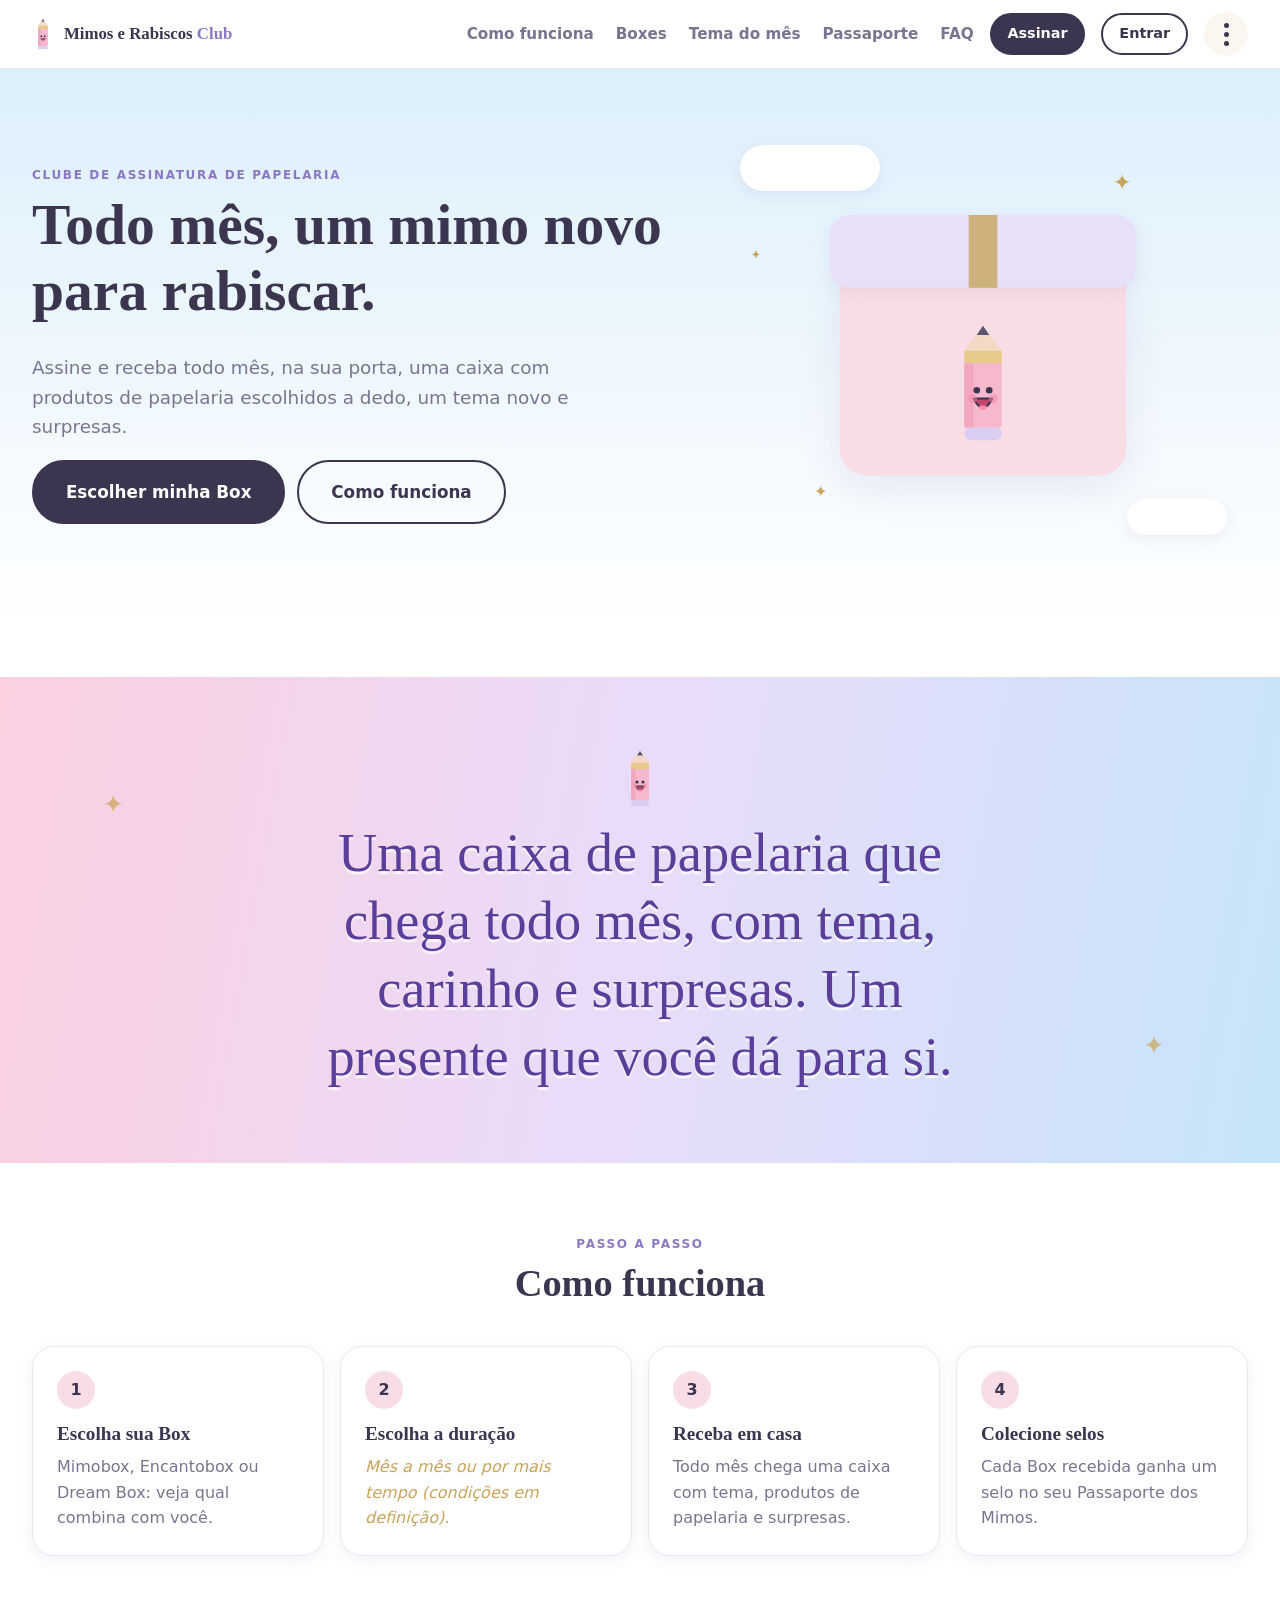
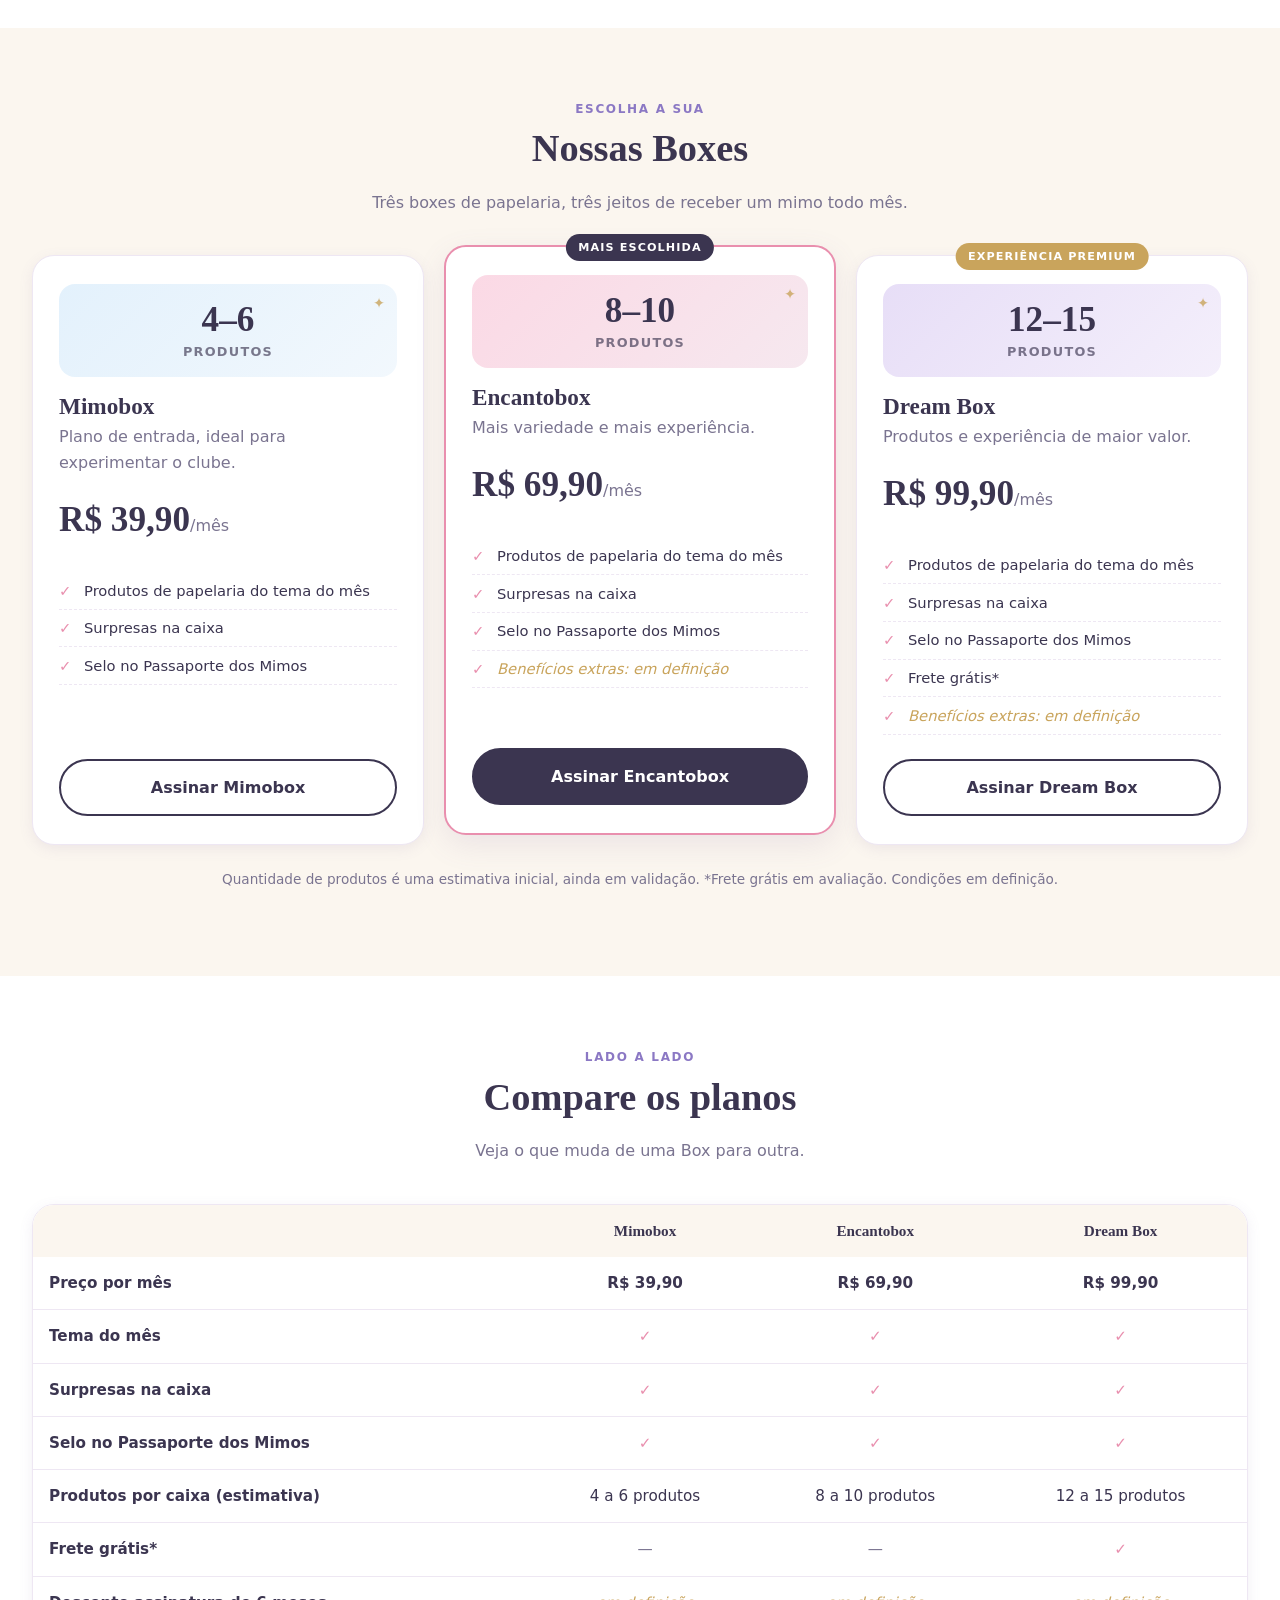
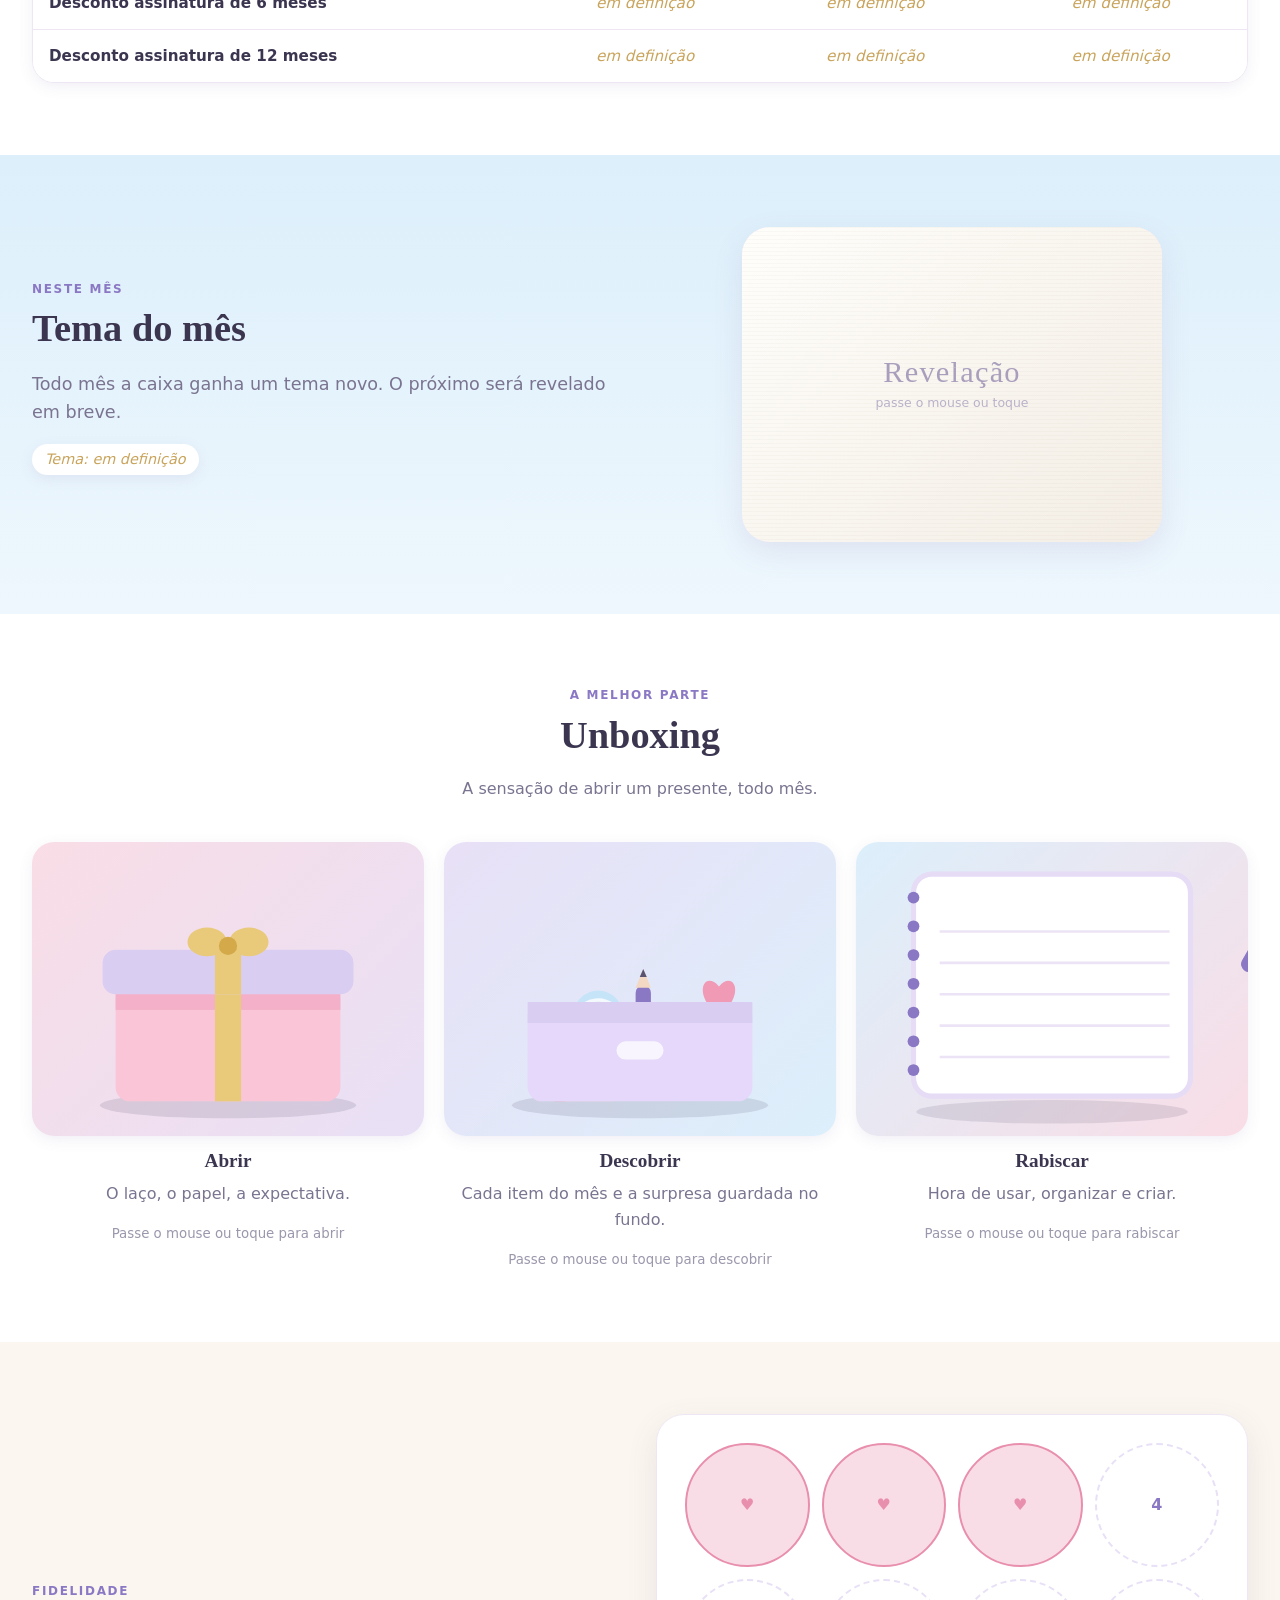
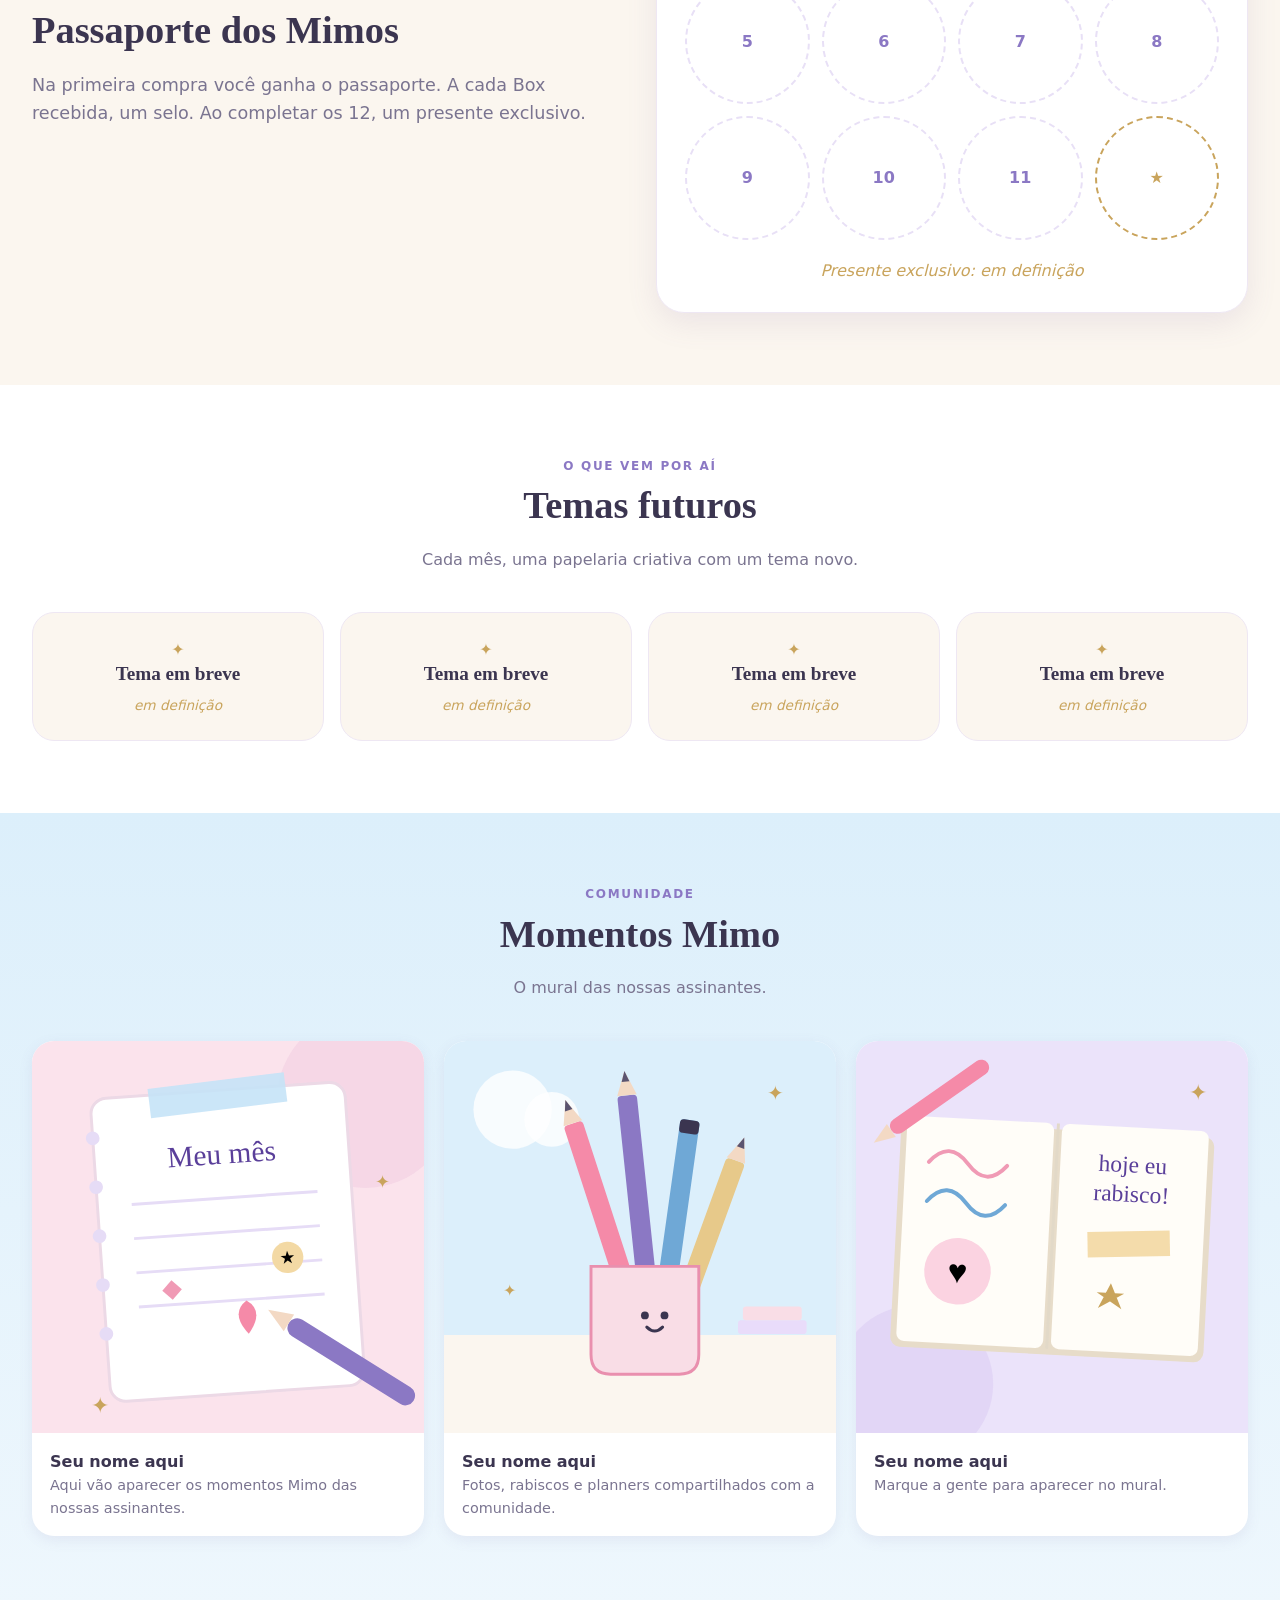
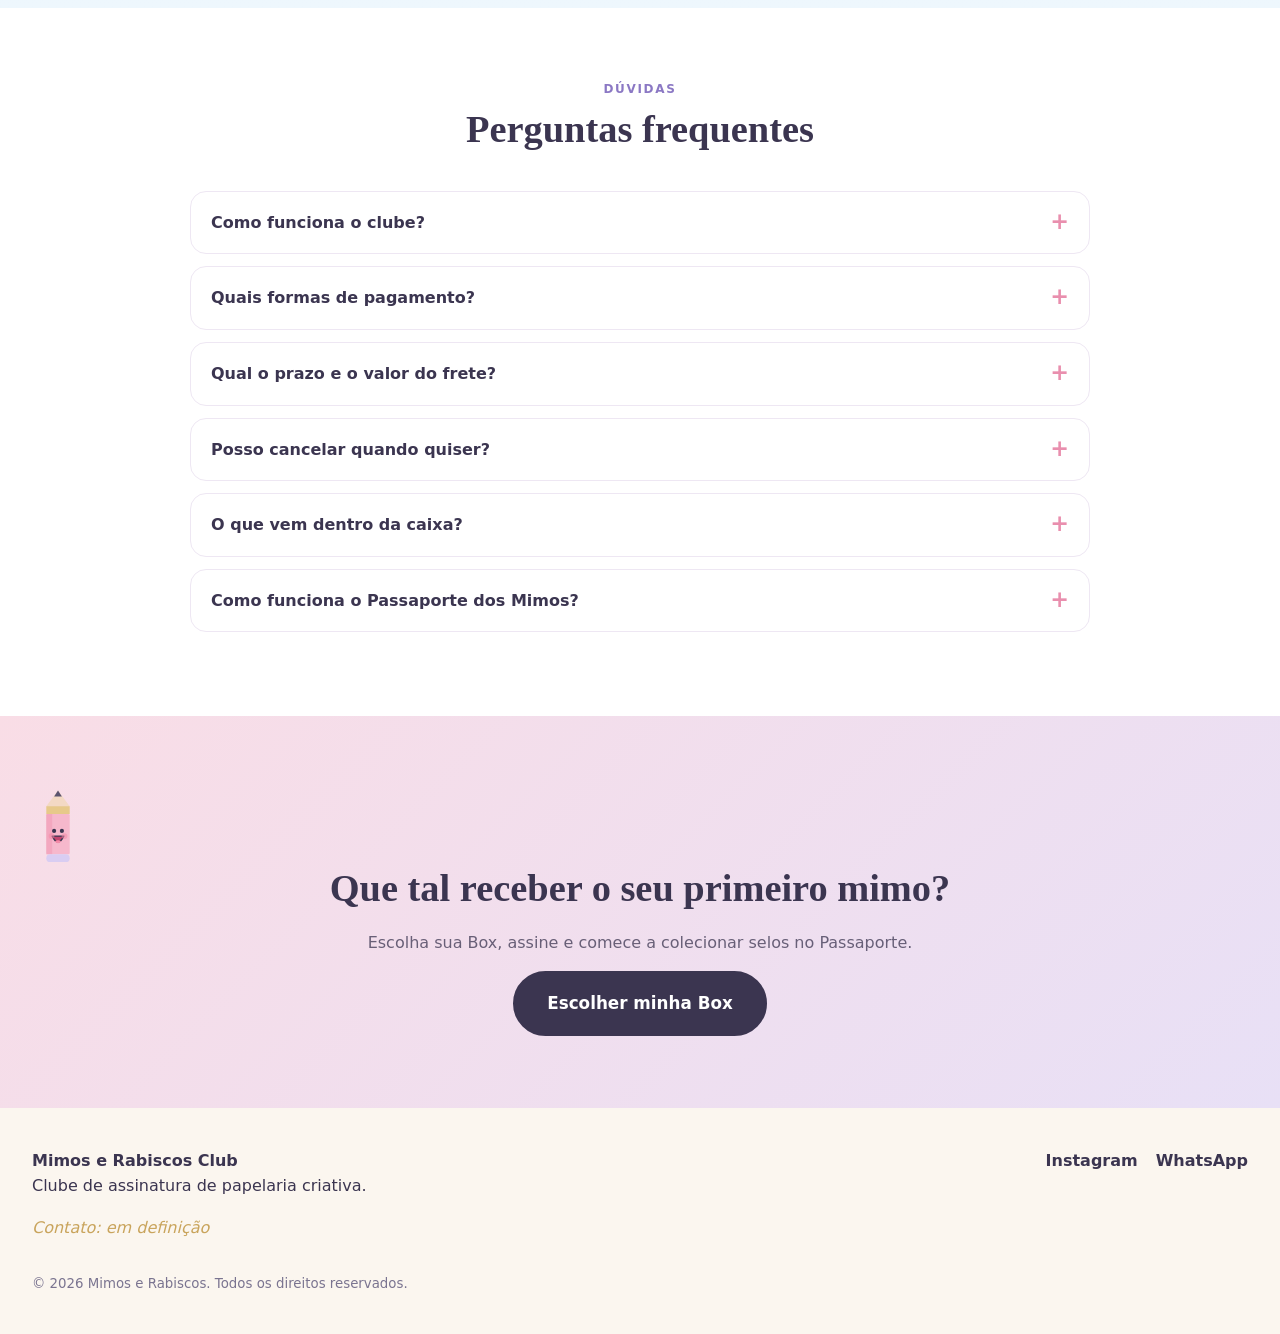
==== commit f0c75059: "Painel com barra lateral e Resumo interativo, temas futuros no site (ate 4), biblioteca de arquivos," ====
--- a/index.html
+++ b/index.html
@@ -209,6 +209,7 @@
 <a class="sticky-cta" id="sticky-cta" href="#boxes" aria-hidden="true" tabindex="-1">Escolher minha Box</a>
 
 <script src="js/data.js"></script>
+<script src="js/unbox-art.js"></script>
 <script src="js/app.js"></script>
 <script src="js/menu.js"></script>
 </body>
--- a/css/styles.css
+++ b/css/styles.css
@@ -291,7 +291,8 @@
 .tear__spark--1 { top: 16%; left: 16%; } .tear__spark--2 { top: 24%; right: 14%; animation-delay: .7s; } .tear__spark--3 { bottom: 16%; right: 24%; animation-delay: 1.4s; }
 
 /* Papel que rasga de cima para baixo: faixas com borda irregular saem uma depois da outra (geradas em js/app.js) */
-.tear__paper { position: absolute; inset: 0; z-index: 2; filter: drop-shadow(0 2px 3px rgba(60, 40, 90, .28)); pointer-events: none; }
+.tear__paper { position: absolute; inset: -2px; z-index: 2; pointer-events: none; transition: filter .3s; }
+.tear:hover .tear__paper, .tear:focus-visible .tear__paper, .tear.is-open .tear__paper { filter: drop-shadow(0 2px 3px rgba(60, 40, 90, .28)); }
 .tear__piece { position: absolute; inset: 0; display: grid; place-content: center; justify-items: center; gap: 6px; text-align: center;
   background: repeating-linear-gradient(0deg, rgba(120, 100, 80, .035) 0 1px, transparent 1px 4px), linear-gradient(135deg, #fffefb, #f3ede4);
   transition: transform .7s cubic-bezier(.4, 0, .2, 1); }
@@ -527,3 +528,61 @@
 .tear__art--img > :not(.tear__spark):not(.glit) { visibility: hidden; }
 
 .theme__card.tear--wide { aspect-ratio: 16 / 9; max-width: 600px; }
+
+/* Parágrafos e quebras de linha escritos no painel aparecem do mesmo jeito no site */
+#theme-text { white-space: pre-line; }
+
+/* ===== Telas largas: o site aproveita mais a largura do computador ===== */
+@media (min-width: 1200px) { .container { width: min(1360px, 100% - 64px); } }
+@media (min-width: 1500px) { .container { width: min(1560px, 100% - 96px); } }
+@media (min-width: 1900px) { .container { width: min(1760px, 100% - 128px); } }
+.container.container--narrow { width: min(900px, 100% - 32px); }
+@media (min-width: 1200px) { .theme__card.tear--wide { max-width: 760px; } .hero__art { height: 440px; } }
+@media (min-width: 1500px) { html { font-size: 17px; } }
+
+/* ===== Temas futuros (escolhidos no painel) ===== */
+.future--live { grid-template-columns: 1fr; gap: 20px; }
+@media (min-width: 760px) { .future--live { grid-template-columns: repeat(2, 1fr); } }
+.fcard { background: var(--white); border: 1px solid var(--line); border-radius: var(--radius); overflow: hidden; box-shadow: var(--shadow-s); cursor: pointer; display: flex; flex-direction: column; text-align: left; transition: transform .5s cubic-bezier(.22, .61, .36, 1), box-shadow .5s; }
+.fcard:hover, .fcard:focus-visible { transform: translateY(-6px); box-shadow: var(--shadow); }
+.fcard__img { aspect-ratio: 16 / 9; background: linear-gradient(135deg, var(--pink), var(--lilac)) center / cover no-repeat; display: grid; place-items: center; transition: transform .9s cubic-bezier(.22, .61, .36, 1); }
+.fcard:hover .fcard__img { transform: scale(1.05); }
+.fcard--plain .fcard__img span { font-family: "Porkys", "Chewy", cursive; font-size: clamp(1.6rem, 3.4vw, 2.6rem); color: #4d3585; padding: 0 18px; text-align: center; overflow-wrap: anywhere; line-height: 1.15; }
+.fcard__body { padding: 16px 20px 20px; position: relative; background: var(--white); }
+.fcard__body h3 { font-size: 1.3rem; margin: 0 0 .3em; overflow-wrap: anywhere; }
+.fcard__short { color: var(--muted); margin: 0; }
+.fcard__more { max-height: 0; overflow: hidden; transition: max-height .6s ease; }
+.fcard.is-open .fcard__more, .fcard:hover .fcard__more { max-height: 460px; }
+.fcard__more p { margin: .7em 0 0; }
+.fcard__more ul { margin: .7em 0 0; padding-left: 1.2em; color: var(--muted); }
+.fcard__hint { display: block; color: var(--muted); opacity: .7; margin-top: 10px; }
+:root[data-theme="dark"] .fcard--plain .fcard__img span { color: #f3eefc; }
+
+/* ===== Unboxing com imagens interativas ===== */
+.unbox__item { cursor: pointer; outline-offset: 6px; }
+.unbox__art { margin: 0 0 14px; aspect-ratio: 4 / 3; border-radius: var(--radius); background: linear-gradient(135deg, var(--pink), var(--lilac)); box-shadow: var(--shadow-s); overflow: hidden; display: grid; place-items: center; }
+.unbox__item:nth-child(2) .unbox__art { background: linear-gradient(135deg, var(--lilac), var(--sky)); }
+.unbox__item:nth-child(3) .unbox__art { background: linear-gradient(135deg, var(--sky), var(--pink)); }
+.unbox__hint { display: block; color: var(--muted); opacity: .75; margin-top: 6px; }
+.ub { width: 100%; height: 100%; display: block; }
+.ub * { transform-box: fill-box; }
+.ub-lid { transform-origin: 6% 90%; transition: transform .8s cubic-bezier(.5, -.3, .3, 1.25); }
+.is-on .ub-lid { transform: translate(-14px, -58px) rotate(-26deg); }
+.ub-bow { transform-origin: 50% 70%; transition: transform .6s; }
+.is-on .ub-bow { transform: rotate(14deg) scale(1.08); }
+.ub-peek { opacity: 0; transform: translateY(46px); transition: transform .65s .15s cubic-bezier(.3, 1.3, .5, 1), opacity .4s .15s; }
+.is-on .ub-peek { opacity: 1; transform: none; }
+.ub-sp { opacity: 0; transform: scale(.3); transform-origin: 50% 50%; transition: transform .5s .25s, opacity .5s .25s; }
+.is-on .ub-sp { opacity: 1; transform: scale(1); animation: twinkle 2.6s 1s infinite; }
+.ub-it { transform: translateY(60px) scale(.9); transform-origin: 50% 100%; transition: transform .8s cubic-bezier(.3, 1.35, .5, 1); }
+.is-on .ub-it1 { transform: translate(-34px, -34px) rotate(-18deg); transition-delay: 0s; }
+.is-on .ub-it2 { transform: translate(-4px, -36px) rotate(-4deg); transition-delay: .07s; }
+.is-on .ub-it3 { transform: translate(32px, -30px) rotate(14deg); transition-delay: .14s; }
+.is-on .ub-it4 { transform: translate(-30px, -56px) rotate(-8deg); transition-delay: .21s; }
+.is-on .ub-it5 { transform: translate(12px, -62px) rotate(10deg); transition-delay: .28s; }
+.ub-draw { stroke-dasharray: 100; stroke-dashoffset: 100; opacity: 0; transition: stroke-dashoffset 1s ease, opacity .1s; }
+.is-on .ub-draw { stroke-dashoffset: 0; opacity: 1; }
+.is-on .d2 { transition-delay: .25s; } .is-on .d3 { transition-delay: .5s; } .is-on .d4 { transition-delay: .8s; } .is-on .d5 { transition-delay: 1.1s; } .is-on .d6 { transition-delay: 1.4s; }
+.ub-pen { transition: transform 1.8s ease; }
+.is-on .ub-pen { transform: translate(-62px, -78px) rotate(-8deg); }
+@media (prefers-reduced-motion: reduce) { .is-on .ub-lid, .is-on .ub-it, .is-on .ub-pen { transition: none !important; } }
